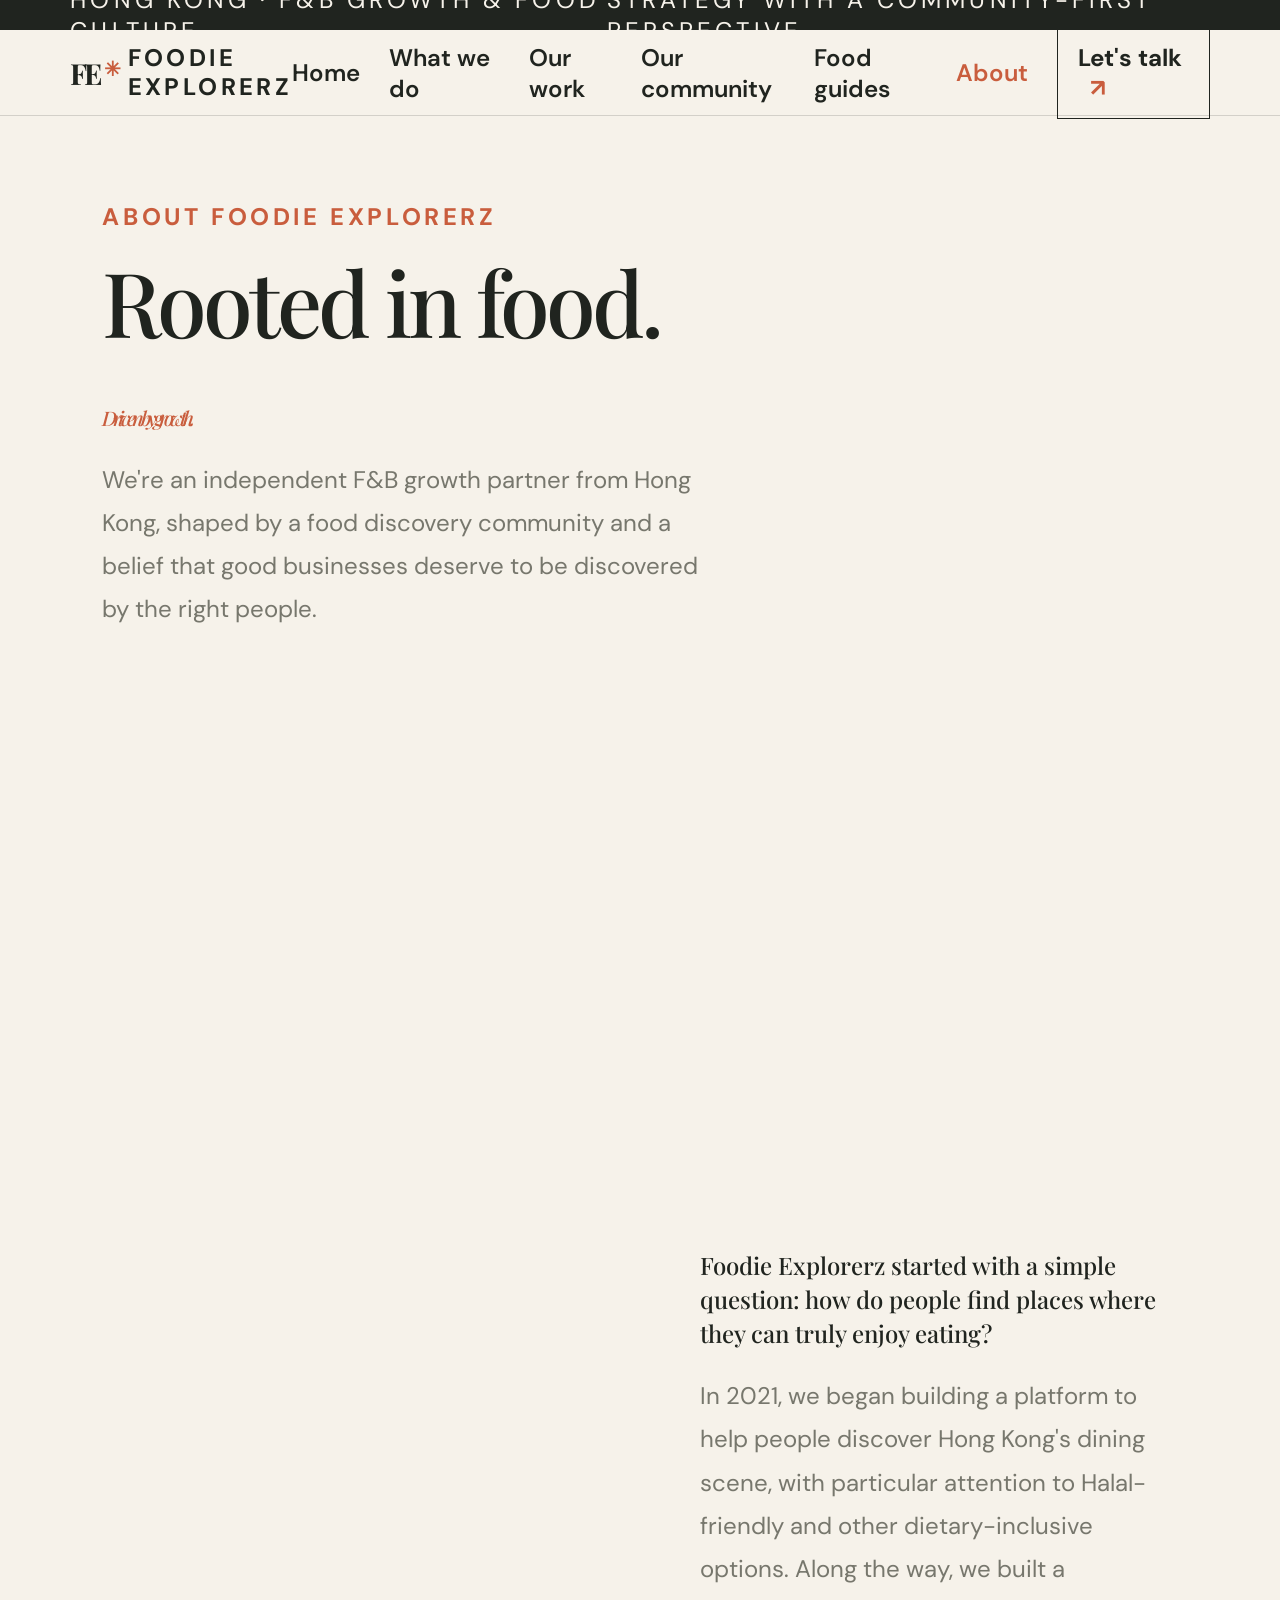
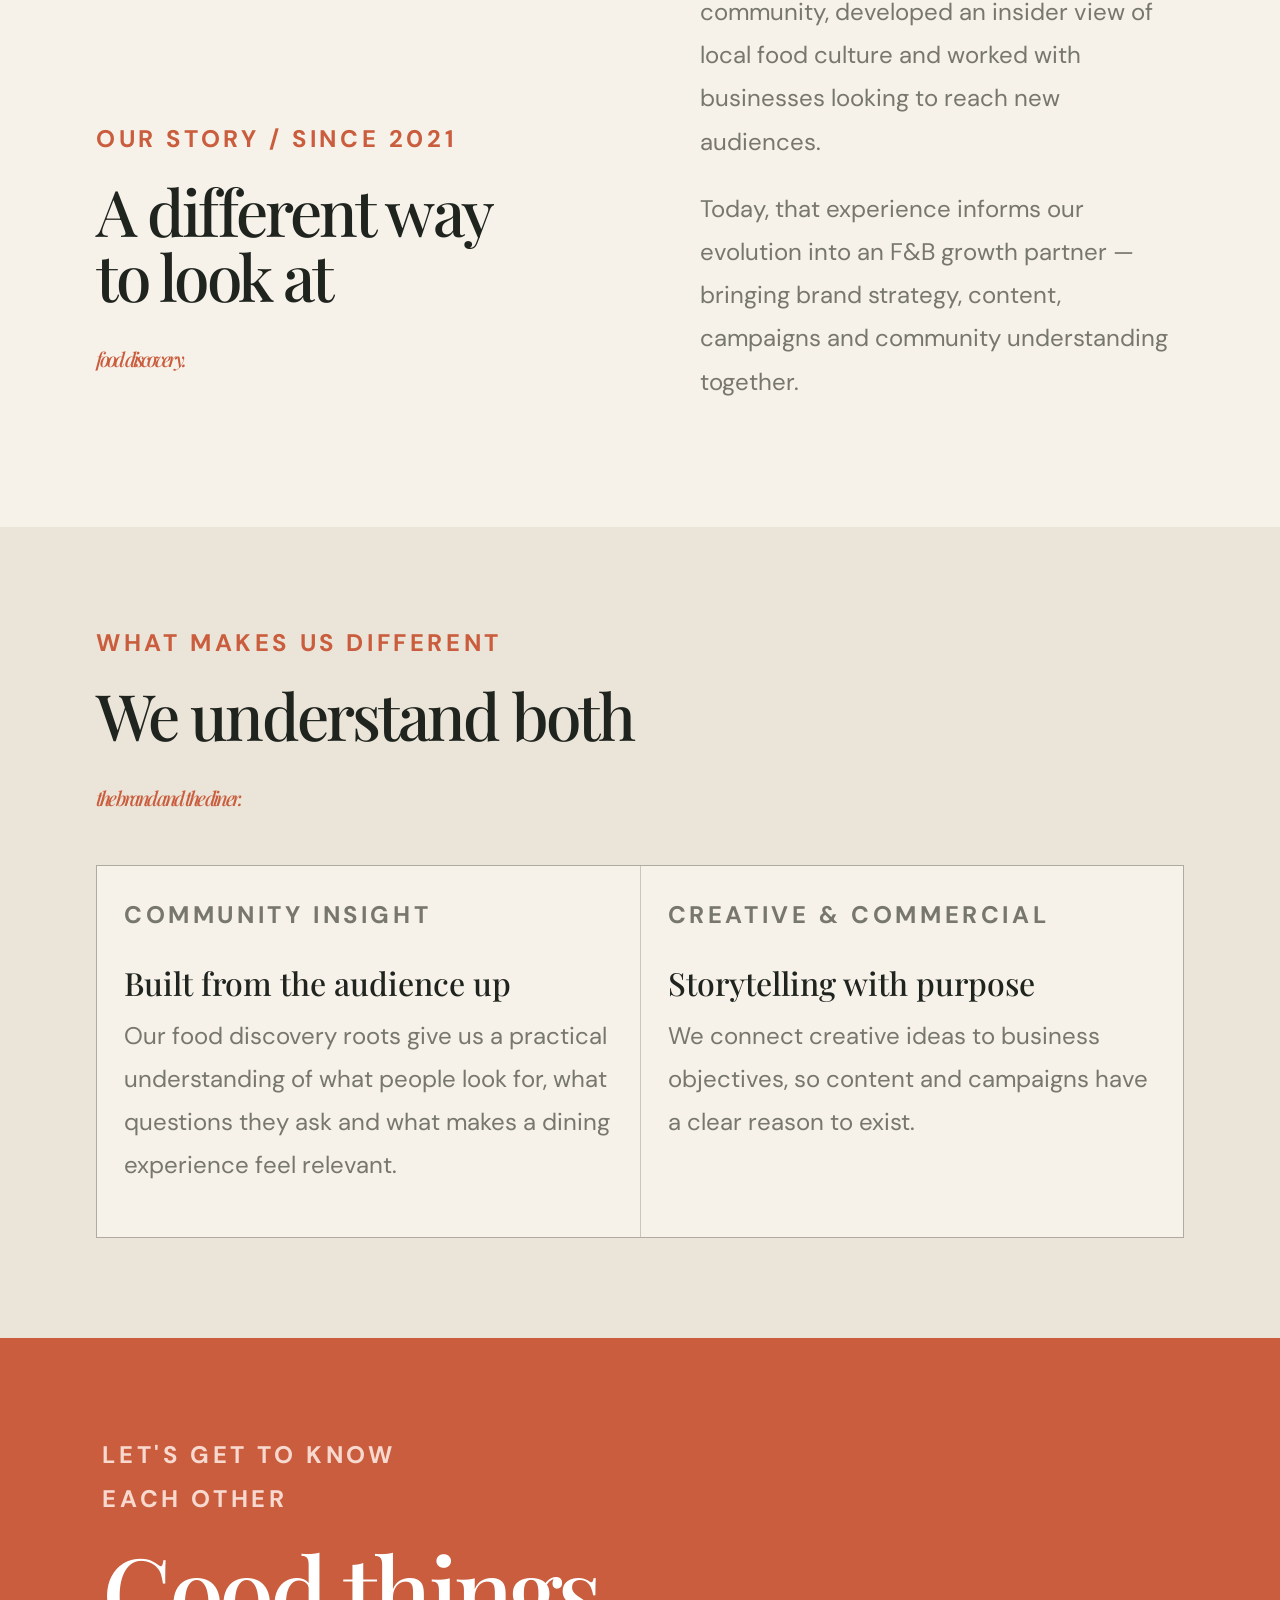
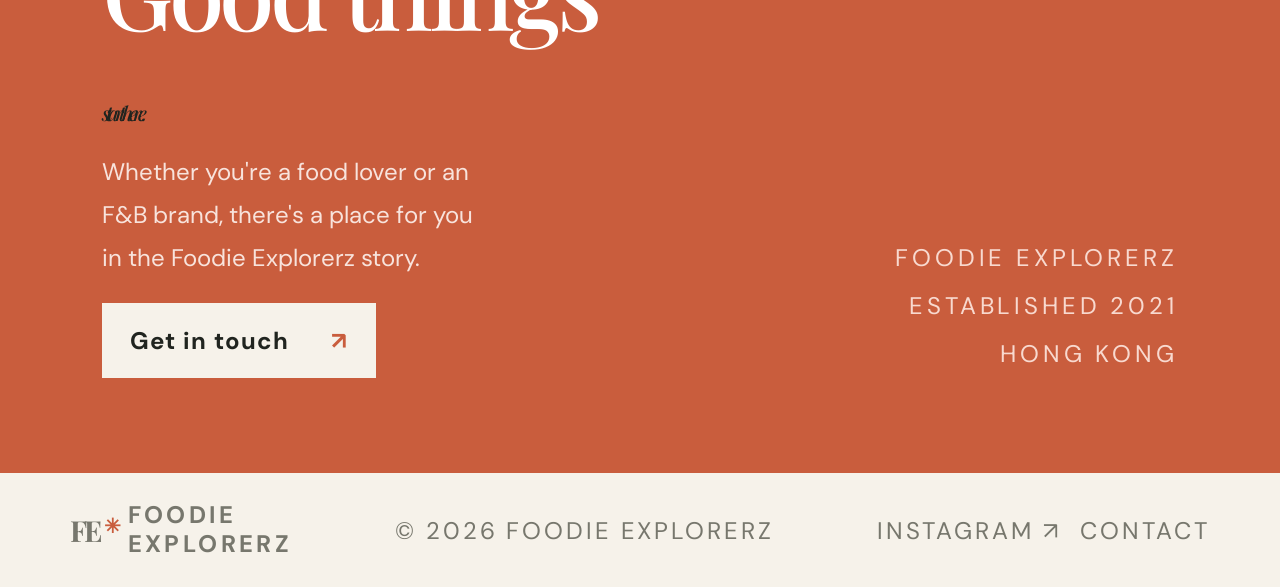
==== about.html @ 40a45fc3 "Increase minimum text size to 24px" ====
<!doctype html><html lang="en"><head><meta charset="utf-8"><meta name="viewport" content="width=device-width,initial-scale=1"><title>About Us | Foodie Explorerz</title><link rel="stylesheet" href="styles.css?v=20261118-min20"><style id="readability-override">
/* Stronger readability setting: ordinary text is now at least 24px. */
body *:not(h1):not(h2):not(h3):not(h1 *):not(h2 *):not(h3 *):not(.brand-symbol):not(.brand-symbol *):not(.roundel):not(.roundel *) {
  font-size: 24px !important;
}
</style></head><body><div class="topline"><span>Hong Kong · F&B growth & food culture</span><span>Strategy with a community-first perspective</span></div><header class="header"><a class="brand" href="index.html"><span class="brand-symbol">FE<b>✳</b></span><span class="brand-word">FOODIE<br>EXPLORERZ</span></a><button class="menu" aria-label="Toggle navigation">☰</button><nav class="nav"><a href="index.html">Home</a><a href="services.html">What we do</a><a href="work.html">Our work</a><a href="community.html">Our community</a><a href="guides.html">Food guides</a><a class="active" href="about.html">About</a><a class="nav-button" href="contact.html">Let's talk <span>↗</span></a></nav></header><main><section class="page-hero"><p class="kicker">ABOUT FOODIE EXPLORERZ</p><h1 class="display">Rooted in food.<br><em>Driven by growth.</em></h1><p class="body-copy">We're an independent F&B growth partner from Hong Kong, shaped by a food discovery community and a belief that good businesses deserve to be discovered by the right people.</p></section><div class="page-banner" style="background-image:url('https://images.unsplash.com/photo-1556911220-bff31c812dba?auto=format&fit=crop&w=1800&q=85')"></div><section class="section"><div class="split"><div><p class="kicker">OUR STORY / SINCE 2021</p><h2 class="h2">A different way<br>to look at<br><em>food discovery.</em></h2></div><div><p class="lead">Foodie Explorerz started with a simple question: how do people find places where they can truly enjoy eating?</p><p class="body-copy">In 2021, we began building a platform to help people discover Hong Kong's dining scene, with particular attention to Halal-friendly and other dietary-inclusive options. Along the way, we built a community, developed an insider view of local food culture and worked with businesses looking to reach new audiences.</p><p class="body-copy">Today, that experience informs our evolution into an F&B growth partner — bringing brand strategy, content, campaigns and community understanding together.</p></div></div></section><section class="section services-preview"><p class="kicker">WHAT MAKES US DIFFERENT</p><h2 class="h2">We understand both<br><em>the brand and the diner.</em></h2><div class="feature-list" style="margin-top:35px"><article class="feature"><p class="kicker">COMMUNITY INSIGHT</p><h3>Built from the audience up</h3><p>Our food discovery roots give us a practical understanding of what people look for, what questions they ask and what makes a dining experience feel relevant.</p></article><article class="feature"><p class="kicker">CREATIVE & COMMERCIAL</p><h3>Storytelling with purpose</h3><p>We connect creative ideas to business objectives, so content and campaigns have a clear reason to exist.</p></article></div></section><section class="cta"><div><p class="kicker">LET'S GET TO KNOW EACH OTHER</p><h2>Good things<br><em>start here.</em></h2><p>Whether you're a food lover or an F&B brand, there's a place for you in the Foodie Explorerz story.</p><a class="btn btn-light" href="contact.html">Get in touch <span class="arrow">↗</span></a></div><div class="cta-aside">FOODIE EXPLORERZ<br>ESTABLISHED 2021<br>HONG KONG</div></section></main><footer class="footer"><a class="brand" href="index.html"><span class="brand-symbol">FE<b>✳</b></span><span class="brand-word">FOODIE<br>EXPLORERZ</span></a><span>© <span data-year></span> FOODIE EXPLORERZ</span><div class="footer-links"><a href="https://www.instagram.com/foodie_explorerz/">INSTAGRAM ↗</a><a href="contact.html">CONTACT</a></div></footer><script src="script.js"></script></body></html>
---- styles.css ----
@import url('https://fonts.googleapis.com/css2?family=DM+Sans:wght@400;500;600;700&family=Playfair+Display:ital,wght@0,500;0,600;0,700;1,500;1,600&display=swap');
:root{--cream:#f6f2ea;--paper:#ebe5d9;--ink:#20241f;--muted:#77776d;--accent:#c95d3d;--line:rgba(32,36,31,.16);--serif:'Playfair Display',Georgia,serif;--sans:'DM Sans',Arial,sans-serif;--max:1280px}
*{box-sizing:border-box}html{scroll-behavior:smooth}body{margin:0;background:var(--cream);color:var(--ink);font-family:var(--sans);-webkit-font-smoothing:antialiased}a{color:inherit;text-decoration:none}img{max-width:100%;display:block}.topline{height:30px;background:var(--ink);color:var(--cream);display:flex;align-items:center;justify-content:space-between;padding:0 5.5%;font-size:8px;letter-spacing:.17em;text-transform:uppercase}.header{height:86px;padding:0 5.5%;display:flex;align-items:center;justify-content:space-between;border-bottom:1px solid var(--line);position:sticky;top:0;background:rgba(246,242,234,.96);backdrop-filter:blur(12px);z-index:20}.brand{display:flex;align-items:center;gap:10px}.brand-symbol{font:700 29px var(--serif);letter-spacing:-.1em}.brand-symbol b{color:var(--accent);font-size:18px;vertical-align:top;margin-left:4px}.brand-word{font-size:9px;font-weight:700;line-height:1.2;letter-spacing:.14em}.nav{display:flex;align-items:center;gap:27px;font-size:10px;font-weight:600}.nav a{transition:color .2s}.nav a:hover,.nav a.active{color:var(--accent)}.nav .nav-button{padding:13px 17px;border:1px solid var(--ink)}.nav-button span,.arrow{color:var(--accent);margin-left:12px}.menu{display:none;border:0;background:none;font-size:24px;color:var(--ink)}.wrap{max-width:var(--max);margin:auto}.eyebrow,.kicker{font-size:9px;letter-spacing:.19em;font-weight:700;text-transform:uppercase}.kicker{color:var(--accent)}h1,h2,h3,p{margin-top:0}h1,h2{font-family:var(--serif);font-weight:500;letter-spacing:-.045em}h1 em,h2 em{color:var(--accent);font-weight:500}.display{font-size:clamp(54px,7vw,94px);line-height:.98}.h2{font-size:clamp(43px,5vw,68px);line-height:1.02}.lead{font:500 22px/1.4 var(--serif)}.body-copy{font-size:13px;line-height:1.9;color:var(--muted)}.btn{display:inline-flex;align-items:center;justify-content:space-between;gap:30px;padding:16px 19px;background:var(--ink);color:var(--cream);font-size:10px;font-weight:700;letter-spacing:.04em;transition:transform .2s}.btn:hover{transform:translateY(-3px)}.btn-light{background:var(--cream);color:var(--ink)}.btn-outline{background:transparent;border:1px solid var(--ink);color:var(--ink)}.text-link{font-size:10px;font-weight:700;border-bottom:1px solid var(--ink);padding-bottom:8px}.text-link .arrow{margin-left:16px}.section{padding:100px 7.5%}.section-head{display:flex;align-items:end;justify-content:space-between;gap:45px;margin-bottom:48px}.section-head>p{max-width:330px;margin:0 0 4px}.hero{padding:72px 7.5% 80px;display:grid;grid-template-columns:1fr 1fr;gap:6%;align-items:center;max-width:1500px;margin:auto}.hero-copy{max-width:590px}.hero h1{margin:28px 0 24px}.hero-copy .body-copy{max-width:440px}.actions{display:flex;align-items:center;gap:25px;margin-top:30px;flex-wrap:wrap}.hero-visual{height:510px;position:relative}.hero-main{position:absolute;inset:0 8% 8% 8%;background:center/cover url('https://images.unsplash.com/photo-1414235077428-338989a2e8c0?auto=format&fit=crop&w=1400&q=85')}.hero-inset{position:absolute;right:0;bottom:0;width:38%;height:40%;border:9px solid var(--cream);background:center/cover url('https://images.unsplash.com/photo-1547592180-85f173990554?auto=format&fit=crop&w=700&q=85')}.roundel{position:absolute;left:0;bottom:12%;width:112px;height:112px;border-radius:50%;background:var(--accent);color:white;display:grid;place-content:center;text-align:center;transform:rotate(-9deg);font:600 17px/1.1 var(--serif)}.roundel small{font:700 7px var(--sans);letter-spacing:.17em;margin-bottom:5px}.roundel span{font:700 7px var(--sans);letter-spacing:.15em;margin-top:5px}.hero-note{position:absolute;right:-20px;top:5%;writing-mode:vertical-rl;font-size:8px;letter-spacing:.17em;color:var(--muted)}.metrics{background:var(--paper);padding:32px 7.5%;display:grid;grid-template-columns:1.3fr repeat(3,1fr);gap:25px;align-items:center}.metric-intro{font:500 19px/1.25 var(--serif)}.metric strong{font:500 40px var(--serif);letter-spacing:-.05em;display:block}.metric strong span{color:var(--accent)}.metric small{font-size:8px;letter-spacing:.14em;color:var(--muted)}.split{display:grid;grid-template-columns:1fr 1fr;gap:11%;align-items:end}.image-wide{height:390px;background:center/cover url('https://images.unsplash.com/photo-1556911220-bff31c812dba?auto=format&fit=crop&w=1500&q=85');margin-top:60px}.services-preview{background:var(--paper)}.service-list{border-top:1px solid var(--line)}.service{display:grid;grid-template-columns:60px 1fr 30px;gap:18px;align-items:center;padding:25px 0;border-bottom:1px solid var(--line)}.service .num{font-size:9px;color:var(--accent)}.service h3{font:500 24px var(--serif);margin:0 0 6px}.service p{font-size:11px;color:var(--muted);margin:0;line-height:1.7}.service .arrow{font-size:20px}.dark-feature{background:var(--ink);color:var(--cream);display:grid;grid-template-columns:1fr 1fr;min-height:540px}.dark-image{background:center/cover url('https://images.unsplash.com/photo-1517248135467-4c7edcad34c4?auto=format&fit=crop&w=1300&q=85')}.dark-copy{padding:85px 12%;align-self:center}.dark-copy .kicker{color:#e8a18b}.dark-copy .h2 em{color:#e8a18b}.big-number{font:500 72px var(--serif);margin:26px 0 8px}.big-number span{color:#e8a18b}.cards{display:grid;grid-template-columns:repeat(3,1fr);gap:22px}.card-image{height:255px;background-size:cover;background-position:center}.card{background:#f9f6f0}.card-content{padding:23px}.card .kicker{font-size:8px}.card h3{font:500 25px/1.15 var(--serif);margin:12px 0}.card p{font-size:11px;line-height:1.8;color:var(--muted)}.card a{font-size:10px;font-weight:700}.press{background:var(--paper);text-align:center}.press-logos{display:flex;justify-content:center;gap:clamp(25px,6vw,80px);align-items:center;padding:28px 0;border-block:1px solid var(--line);font:700 23px var(--serif);flex-wrap:wrap}.press-logos span:nth-child(even){font:700 15px var(--sans);letter-spacing:.06em}.quote-grid{display:grid;grid-template-columns:repeat(3,1fr);gap:16px}.quote{padding:28px;background:var(--paper);min-height:220px;display:flex;flex-direction:column}.quote mark{background:none;color:var(--accent);font:50px var(--serif)}.quote p{font:500 16px/1.5 var(--serif);margin:12px 0 22px}.quote cite{font-style:normal;font-size:8px;font-weight:700;letter-spacing:.15em;color:var(--muted);margin-top:auto}.cta{background:var(--accent);color:white;padding:95px 8%;display:flex;justify-content:space-between;align-items:end;gap:40px}.cta .kicker{color:#f8d9cf}.cta h2{font-size:clamp(60px,8vw,100px);line-height:.9;margin:25px 0}.cta h2 em{color:var(--ink)}.cta p{font-size:12px;line-height:1.8;max-width:380px;color:#f8e3dc}.cta-aside{text-align:right;font-size:8px;line-height:2;letter-spacing:.16em;color:#f8d9cf}.footer{padding:28px 5.5%;display:flex;align-items:center;justify-content:space-between;gap:20px;font-size:8px;letter-spacing:.12em;color:var(--muted)}.footer-links{display:flex;gap:20px}.page-hero{padding:85px 8% 65px;max-width:1500px;margin:auto}.page-hero h1{max-width:900px;margin:25px 0}.page-hero .body-copy{max-width:600px}.page-banner{height:430px;background:center/cover}.two-col{display:grid;grid-template-columns:1fr 1fr;gap:8%;align-items:center}.feature-list{display:grid;grid-template-columns:1fr 1fr;gap:1px;background:var(--line);border:1px solid var(--line)}.feature{background:var(--cream);padding:27px}.feature h3{font:500 23px var(--serif);margin:10px 0}.feature p{font-size:11px;line-height:1.8;color:var(--muted)}.tag{display:inline-block;padding:8px 11px;border:1px solid var(--line);font-size:9px;margin:4px 5px 4px 0}.work-placeholder{background:var(--paper);padding:36px;min-height:180px;display:flex;flex-direction:column;justify-content:center}.work-placeholder strong{font:500 27px var(--serif)}.work-placeholder small{font-size:8px;letter-spacing:.16em;color:var(--accent)}.form{max-width:650px}.form label{display:block;font-size:10px;font-weight:700;margin:18px 0 7px}.form input,.form textarea,.form select{width:100%;padding:14px;border:1px solid var(--line);background:#fffdf9;font:12px var(--sans);color:var(--ink)}.form textarea{min-height:130px;resize:vertical}.form-note{font-size:10px;color:var(--muted);line-height:1.7}.guide-grid{display:grid;grid-template-columns:repeat(3,1fr);gap:20px}.guide-tile{min-height:270px;display:flex;align-items:end;padding:24px;color:white;background-size:cover;background-position:center;position:relative}.guide-tile:before{content:'';position:absolute;inset:0;background:linear-gradient(transparent,rgba(0,0,0,.65))}.guide-tile div{position:relative}.guide-tile h3{font:500 27px var(--serif);margin:7px 0}.guide-tile span{font-size:8px;letter-spacing:.16em}.notice{padding:18px 20px;background:var(--paper);font-size:11px;line-height:1.8;color:var(--muted)}@media(max-width:900px){.nav{gap:15px}.nav a{font-size:9px}.hero{gap:3%;padding-inline:6%}.metrics{grid-template-columns:repeat(3,1fr)}.metric-intro{grid-column:1/-1}.section{padding:80px 6%}.dark-copy{padding:60px 8%}}@media(max-width:650px){.topline{padding:0 5%;font-size:7px}.topline span:last-child{display:none}.header{height:70px;padding:0 5%}.menu{display:block}.nav{display:none;position:absolute;top:69px;left:0;right:0;background:var(--cream);padding:24px 6%;border-bottom:1px solid var(--line);flex-direction:column;align-items:flex-start;gap:20px}.nav.open{display:flex}.hero{display:block;padding:48px 6% 58px}.hero h1{font-size:59px}.hero-visual{height:350px;margin-top:35px}.roundel{width:88px;height:88px;font-size:14px}.hero-note{right:-10px}.metrics{padding:27px 6%;grid-template-columns:1fr 1fr;row-gap:22px}.metric-intro{grid-column:1/-1}.metric strong{font-size:33px}.section{padding:70px 6%}.split,.two-col{grid-template-columns:1fr;gap:28px}.image-wide{height:250px;margin-top:35px}.section-head{display:block;margin-bottom:35px}.section-head>p{margin-top:20px}.service{grid-template-columns:28px 1fr 18px;gap:10px}.service h3{font-size:20px}.dark-feature{grid-template-columns:1fr}.dark-image{min-height:270px}.dark-copy{padding:50px 7%}.big-number{font-size:62px}.cards,.quote-grid,.guide-grid{grid-template-columns:1fr}.card-image{height:230px}.press-logos{gap:20px;font-size:20px}.press-logos span:nth-child(even){font-size:13px}.cta{display:block;padding:70px 7%}.cta h2{font-size:76px}.cta-aside{text-align:left;margin-top:45px}.footer{padding:25px 6%;flex-wrap:wrap}.footer>span{order:3;width:100%}.footer-links{flex-wrap:wrap}.page-hero{padding:65px 6% 45px}.page-hero h1{font-size:56px}.page-banner{height:270px}.feature-list{grid-template-columns:1fr}.guide-tile{min-height:240px}}


/* Typography refinement: improve readability across navigation, headings and controls */
.topline{font-size:10px}
.brand-word{font-size:11px}
.nav{font-size:12px;gap:29px}
.nav a{font-size:12px}
.eyebrow,.kicker{font-size:11px}
.body-copy{font-size:15px;line-height:1.85}
.btn{font-size:12px;padding:17px 21px}
.text-link{font-size:12px}
.metric small{font-size:10px}
.service .num{font-size:11px}
.service h3{font-size:27px}
.service p{font-size:13px}
.card .kicker{font-size:10px}
.card h3{font-size:28px}
.card p{font-size:13px}
.card a{font-size:12px}
.quote cite{font-size:10px}
.footer{font-size:10px}
.page-hero .body-copy{font-size:15px}
.feature h3{font-size:26px}
.feature p{font-size:13px}
.tag{font-size:11px}
.work-placeholder small{font-size:10px}
.form label{font-size:12px}
.form input,.form textarea,.form select{font-size:14px}
.form-note,.notice{font-size:13px}
.guide-tile span{font-size:10px}
@media(max-width:900px){.nav a{font-size:12px}}
@media(max-width:650px){
  .topline{font-size:8px}
  .brand-word{font-size:10px}
  .nav a{font-size:14px}
  .hero h1{font-size:clamp(56px,12vw,68px)}
  .page-hero h1{font-size:clamp(52px,11vw,64px)}
  .body-copy,.page-hero .body-copy{font-size:14px}
  .eyebrow,.kicker{font-size:10px}
  .btn{font-size:12px}
  .service h3{font-size:22px}
  .service p{font-size:12px}
  .card h3{font-size:26px}
  .card p{font-size:13px}
  .footer{font-size:9px}
}

/* Second readability pass: make all supporting text and controls clearly legible */
body{font-size:16px}
.topline{font-size:11px}
.brand-word{font-size:12px}
.nav,.nav a{font-size:14px}
.eyebrow,.kicker{font-size:13px;letter-spacing:.15em}
.body-copy,.page-hero .body-copy{font-size:17px;line-height:1.8}
.lead{font-size:25px}
.btn{font-size:14px;padding:19px 23px}
.text-link{font-size:14px}
.metric-intro{font-size:22px}
.metric small{font-size:12px}
.service .num{font-size:13px}
.service h3{font-size:30px}
.service p{font-size:15px;line-height:1.75}
.card .kicker{font-size:12px}
.card h3{font-size:31px}
.card p{font-size:15px;line-height:1.75}
.card a{font-size:14px}
.quote p{font-size:19px}
.quote cite{font-size:12px}
.footer{font-size:12px}
.feature h3{font-size:29px}
.feature p{font-size:15px}
.tag{font-size:13px}
.work-placeholder small{font-size:12px}
.work-placeholder strong{font-size:30px}
.form label{font-size:14px}
.form input,.form textarea,.form select{font-size:16px;padding:16px}
.form-note,.notice{font-size:15px}
.guide-tile span{font-size:12px}
.guide-tile h3{font-size:30px}
.cta p{font-size:15px}
.cta-aside{font-size:11px}
@media(max-width:900px){
  .nav a{font-size:13px}
  .body-copy,.page-hero .body-copy{font-size:16px}
}
@media(max-width:650px){
  .topline{font-size:9px}
  .brand-word{font-size:11px}
  .nav a{font-size:16px}
  .hero h1{font-size:clamp(58px,13vw,72px)}
  .page-hero h1{font-size:clamp(54px,12vw,68px)}
  .body-copy,.page-hero .body-copy{font-size:16px;line-height:1.75}
  .eyebrow,.kicker{font-size:11px}
  .lead{font-size:22px}
  .btn{font-size:14px;padding:17px 20px}
  .text-link{font-size:13px}
  .service h3{font-size:24px}
  .service p{font-size:14px}
  .card h3{font-size:29px}
  .card p{font-size:15px}
  .metric small{font-size:11px}
  .quote p{font-size:18px}
  .footer{font-size:10px}
  .feature h3{font-size:26px}
  .feature p{font-size:14px}
  .form label{font-size:13px}
  .form input,.form textarea,.form select{font-size:16px}
  .form-note,.notice{font-size:14px}
  .guide-tile h3{font-size:28px}
  .guide-tile span{font-size:11px}
  .cta p{font-size:14px}
}


/* Button labels: deliberately larger for clear, comfortable reading */
.btn,
button.btn,
a.btn,
input[type="submit"],
.form button,
.nav .nav-button {
  font-size: 18px !important;
  font-weight: 700;
  line-height: 1.25;
}
.btn,
button.btn,
a.btn,
.form button {
  padding: 20px 26px;
}
.nav .nav-button {
  font-size: 14px !important;
  padding: 15px 20px;
}
@media(max-width:650px) {
  .btn,
  button.btn,
  a.btn,
  input[type="submit"],
  .form button {
    font-size: 17px !important;
    padding: 18px 22px;
  }
  .nav .nav-button {
    font-size: 15px !important;
  }
}


/* Global type-size increase across the entire site */
body { font-size: 18px; }
.topline { font-size: 13px; }
.brand-word { font-size: 14px; }
.nav, .nav a { font-size: 16px; }
.eyebrow, .kicker { font-size: 14px; }
.body-copy, .page-hero .body-copy { font-size: 19px; line-height: 1.8; }
.lead { font-size: 28px; }
.btn, button.btn, a.btn, input[type="submit"], .form button { font-size: 20px !important; line-height: 1.3; padding: 22px 28px; }
.nav .nav-button { font-size: 16px !important; }
.text-link { font-size: 16px; }
.metric-intro { font-size: 25px; }
.metric small { font-size: 14px; }
.service .num { font-size: 15px; }
.service h3 { font-size: 33px; }
.service p { font-size: 17px; line-height: 1.75; }
.card .kicker { font-size: 14px; }
.card h3 { font-size: 34px; }
.card p { font-size: 17px; line-height: 1.75; }
.card a { font-size: 16px; }
.quote p { font-size: 21px; }
.quote cite { font-size: 14px; }
.footer { font-size: 14px; }
.feature h3 { font-size: 32px; }
.feature p { font-size: 17px; }
.tag { font-size: 15px; }
.work-placeholder small { font-size: 14px; }
.work-placeholder strong { font-size: 33px; }
.form label { font-size: 16px; }
.form input, .form textarea, .form select { font-size: 18px; }
.form-note, .notice { font-size: 17px; }
.guide-tile span { font-size: 14px; }
.guide-tile h3 { font-size: 33px; }
.cta p { font-size: 18px; }
.cta-aside { font-size: 13px; }
@media(max-width:900px) {
  .nav a { font-size: 15px; }
  .body-copy, .page-hero .body-copy { font-size: 18px; }
}
@media(max-width:650px) {
  .topline { font-size: 10px; }
  .brand-word { font-size: 12px; }
  .nav a { font-size: 17px; }
  .hero h1 { font-size: clamp(60px, 13vw, 74px); }
  .page-hero h1 { font-size: clamp(56px, 12vw, 70px); }
  .body-copy, .page-hero .body-copy { font-size: 17px; line-height: 1.75; }
  .eyebrow, .kicker { font-size: 12px; }
  .lead { font-size: 24px; }
  .btn, button.btn, a.btn, input[type="submit"], .form button { font-size: 19px !important; padding: 20px 24px; }
  .text-link { font-size: 15px; }
  .service h3 { font-size: 26px; }
  .service p { font-size: 16px; }
  .card h3 { font-size: 31px; }
  .card p { font-size: 16px; }
  .metric small { font-size: 12px; }
  .quote p { font-size: 19px; }
  .footer { font-size: 11px; }
  .feature h3 { font-size: 28px; }
  .feature p { font-size: 16px; }
  .form label { font-size: 14px; }
  .form input, .form textarea, .form select { font-size: 17px; }
  .form-note, .notice { font-size: 15px; }
  .guide-tile h3 { font-size: 30px; }
  .guide-tile span { font-size: 12px; }
  .cta p { font-size: 16px; }
}


/* Accessibility rule requested: no supporting text smaller than 20px.
   Display headings retain their larger existing sizes. */
:where(p, a, button, label, small, li, cite, input, textarea, select,
  .topline, .brand-word, .nav, .nav a, .eyebrow, .kicker, .body-copy,
  .text-link, .metric-intro, .metric small, .service .num, .service p,
  .card .kicker, .card p, .card a, .quote p, .quote cite, .footer,
  .feature p, .tag, .work-placeholder small, .form-note, .notice,
  .guide-tile span, .cta p, .cta-aside) {
  font-size: max(20px, 1em) !important;
}
.btn, button.btn, a.btn, input[type="submit"], .form button {
  font-size: 20px !important;
}


/* Hard minimum for all non-heading text. Explicitly override earlier
   component and mobile rules so small labels cannot slip through. */
body *:not(h1):not(h2):not(h3):not(.brand-symbol):not(.roundel) {
  font-size: 20px !important;
}
@media (max-width: 650px) {
  body *:not(h1):not(h2):not(h3):not(.brand-symbol):not(.roundel) {
    font-size: 20px !important;
  }
}
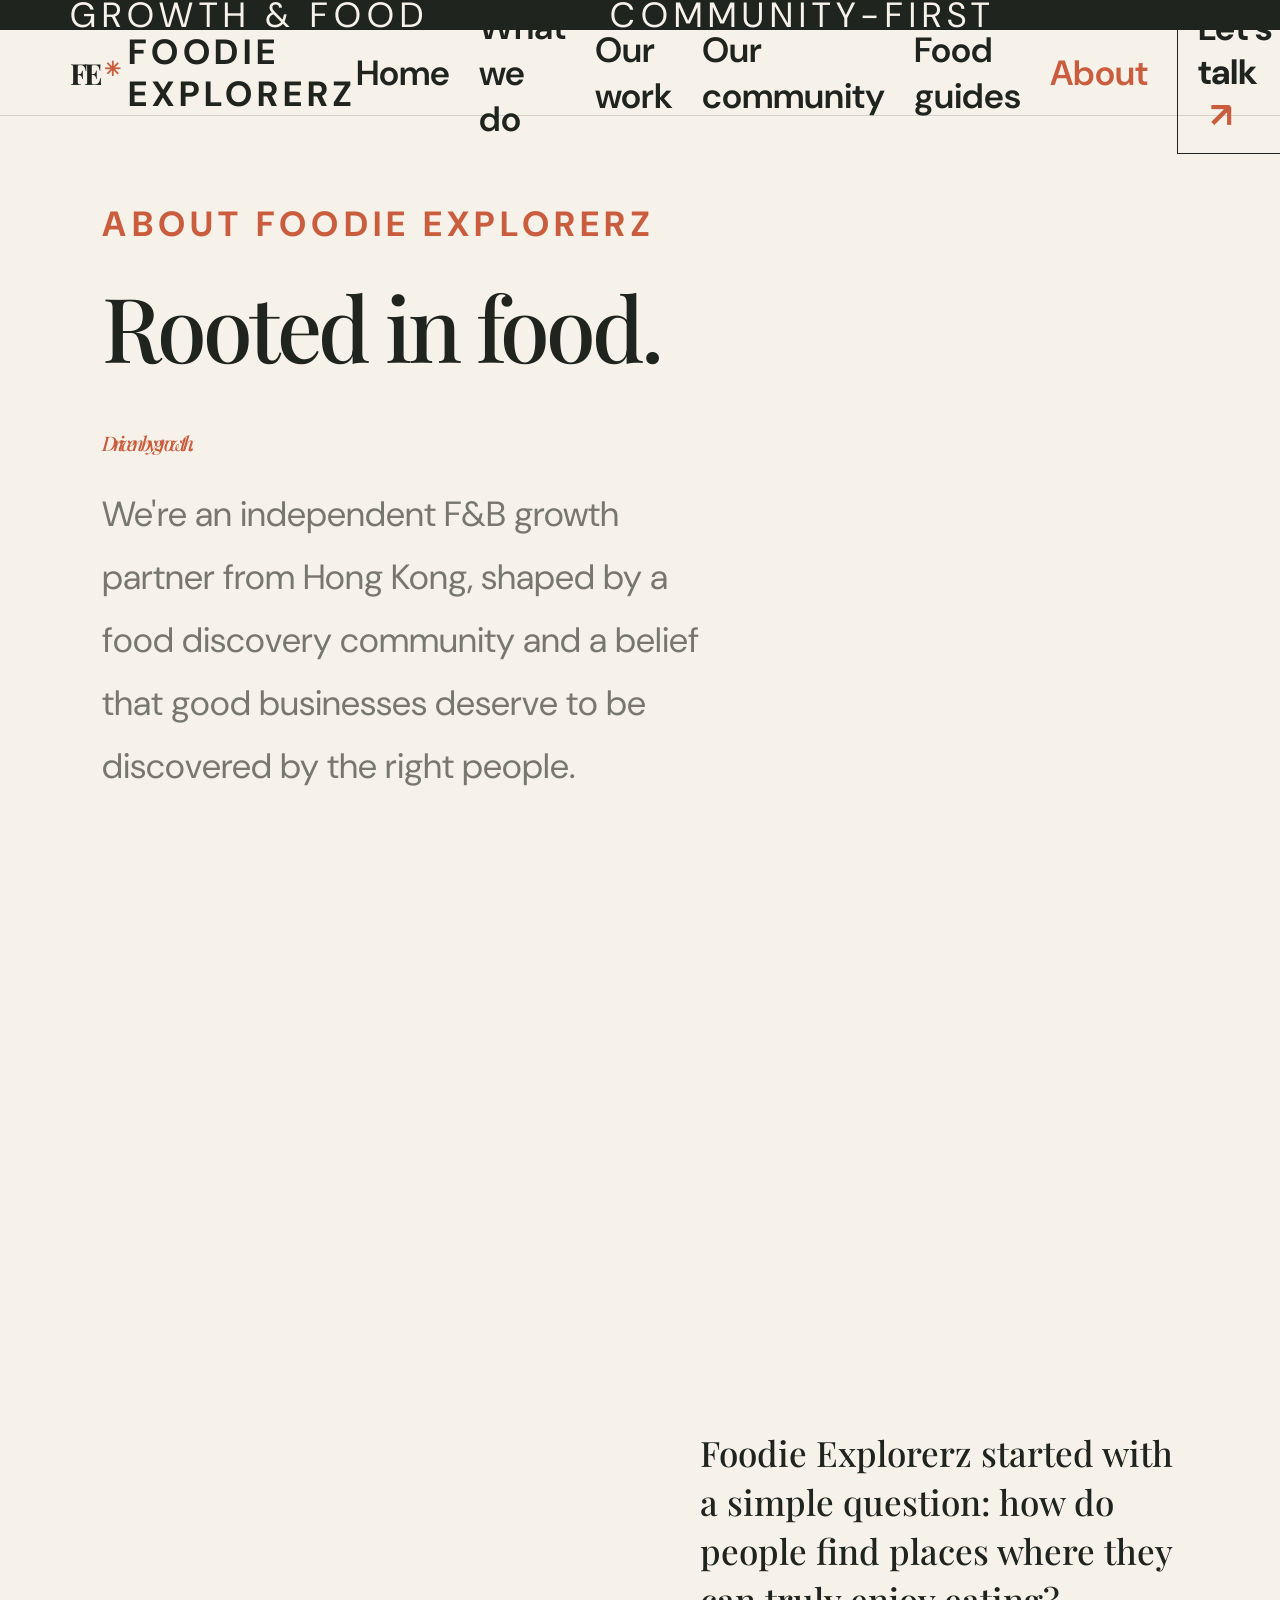
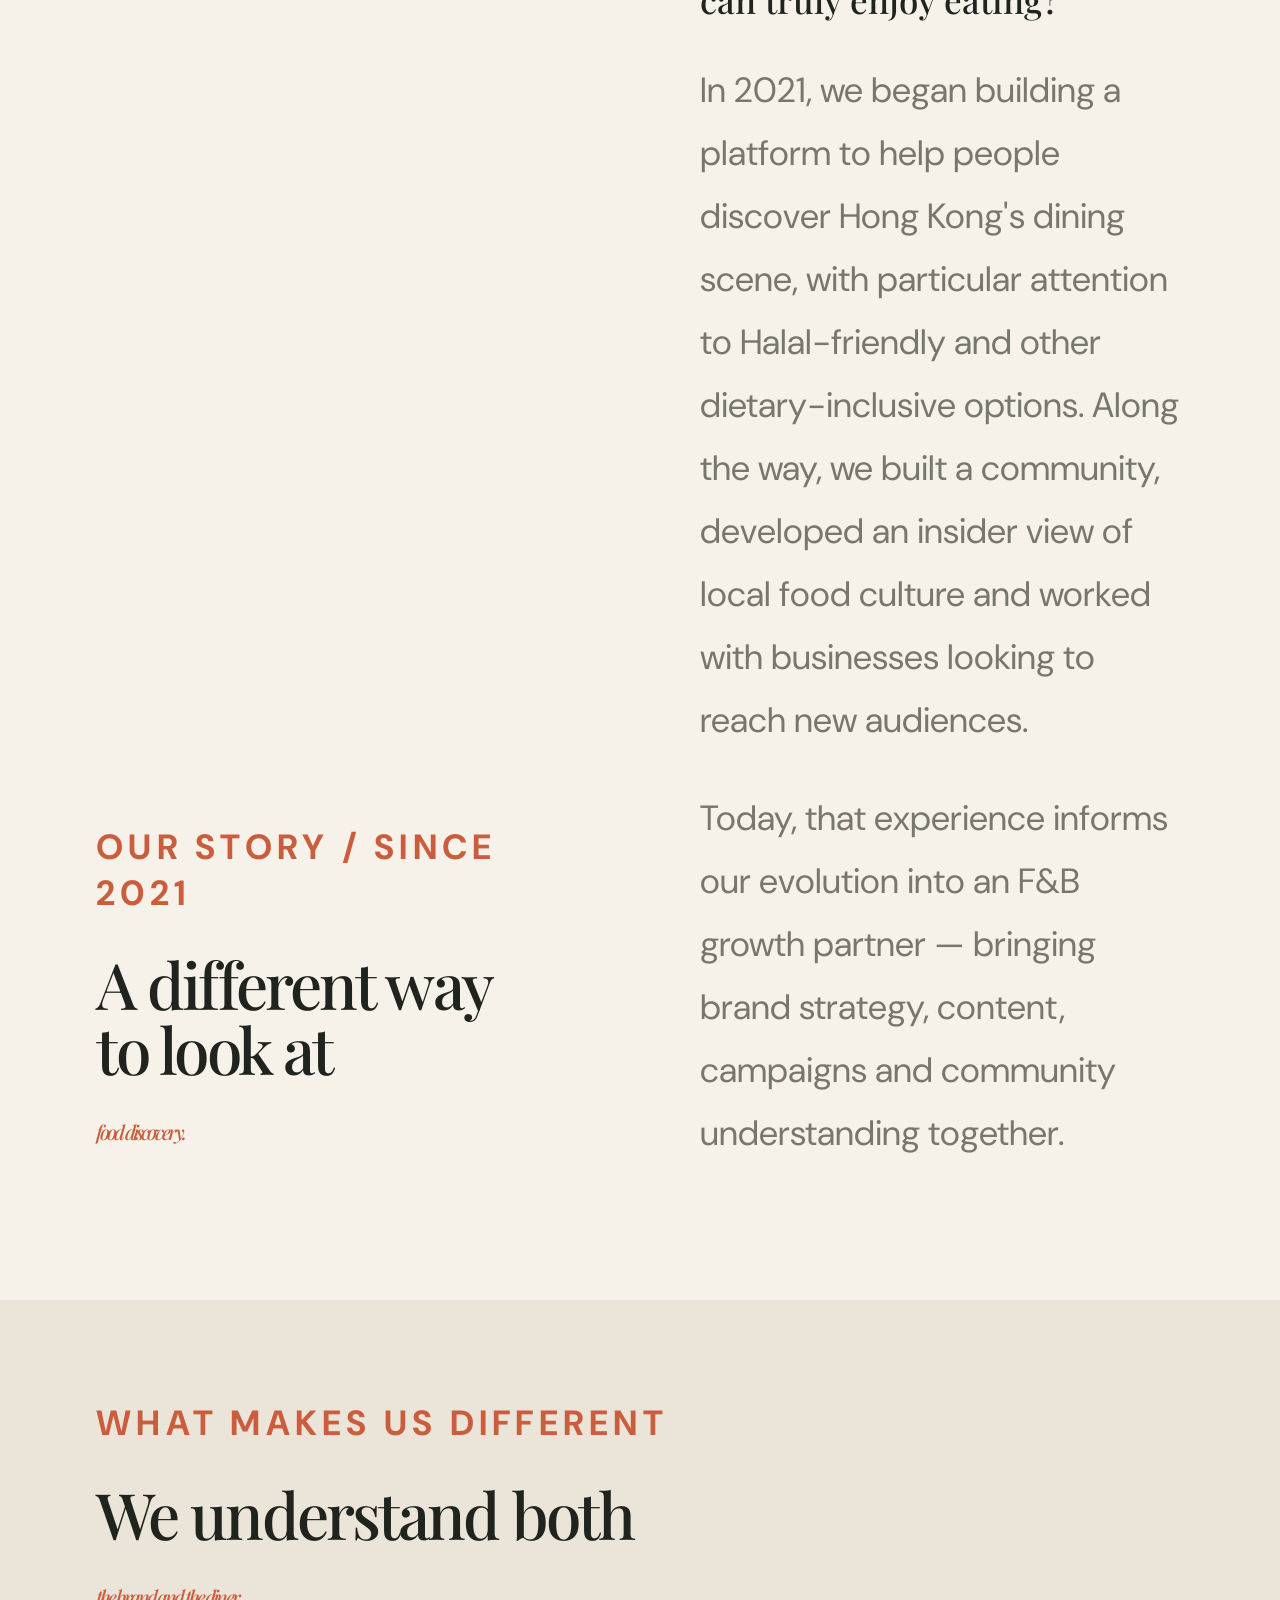
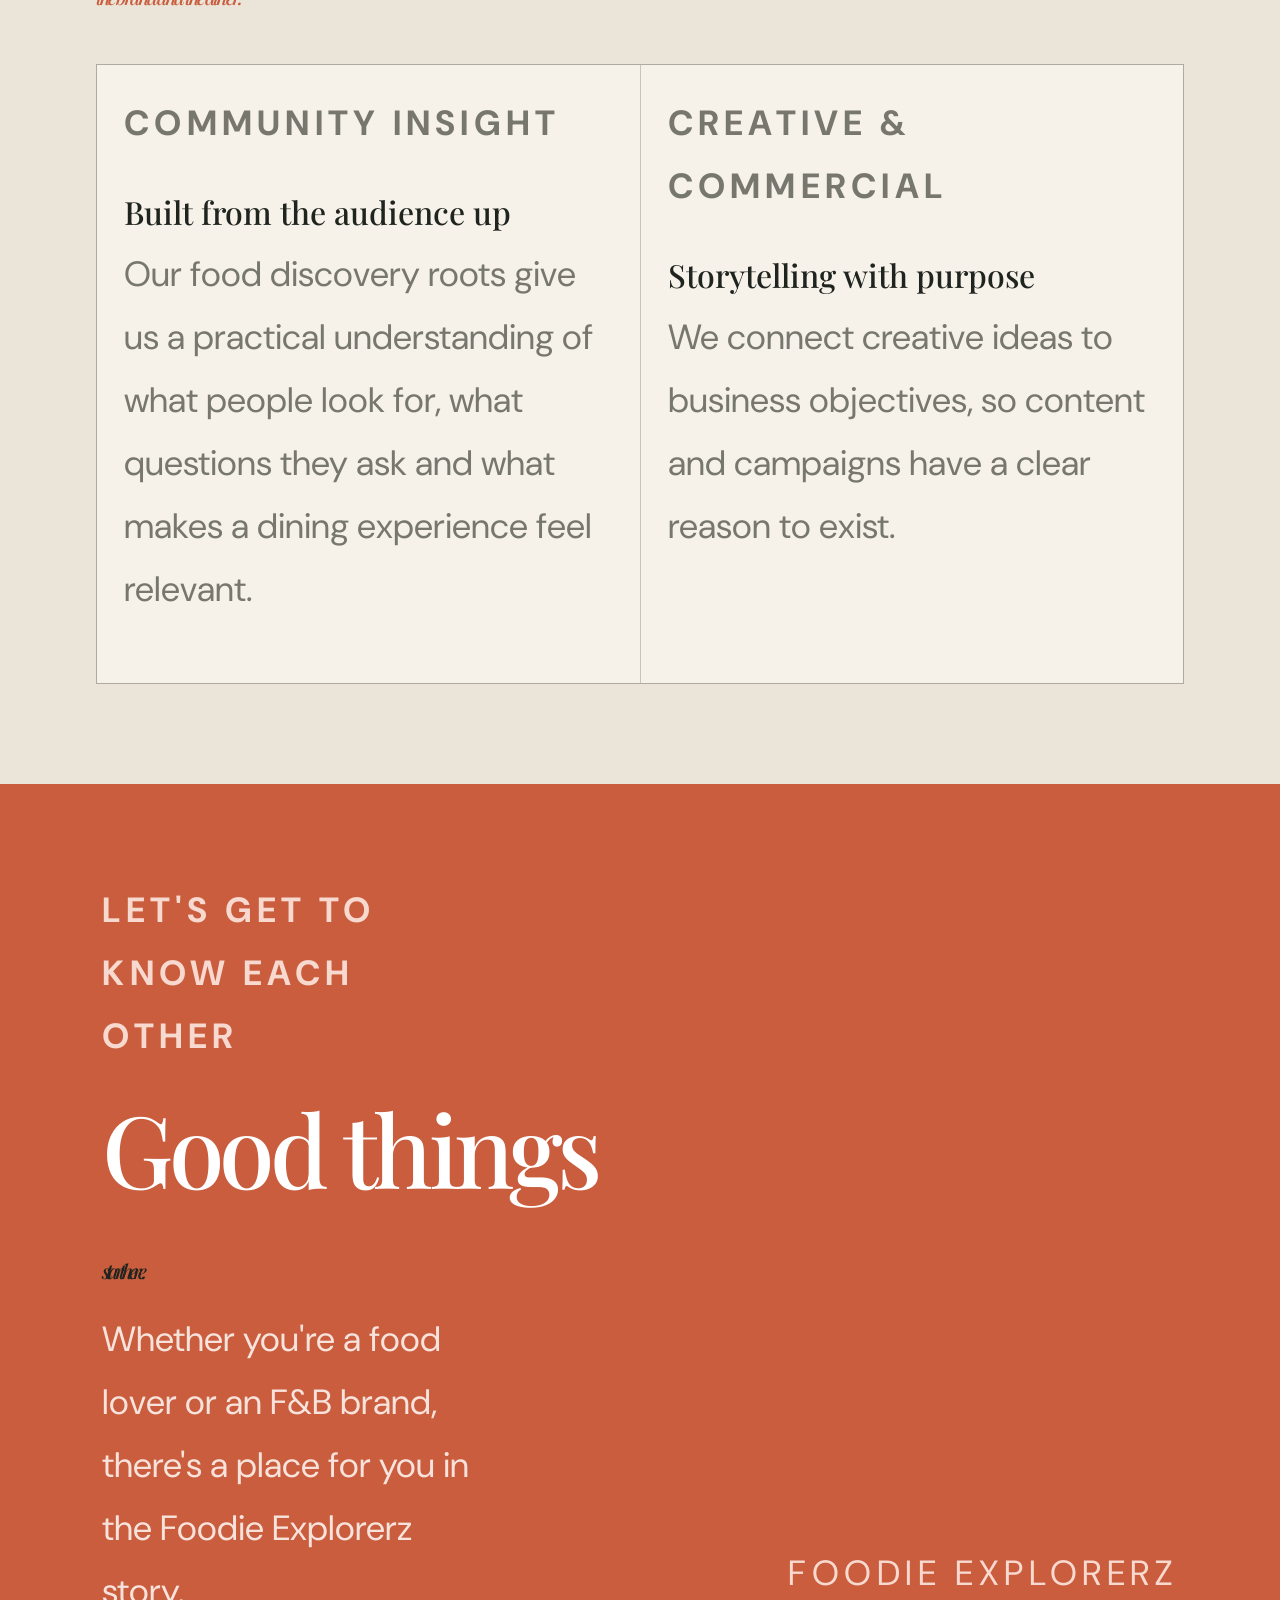
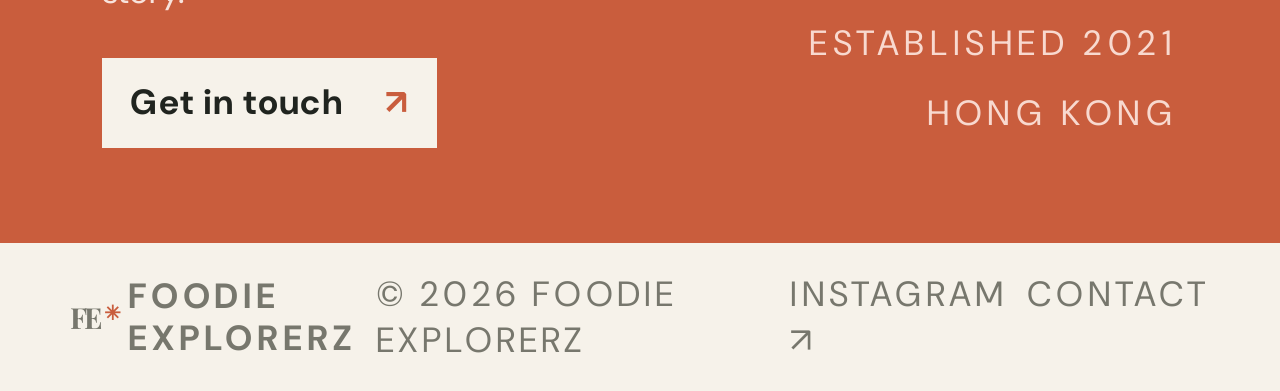
==== commit 0f6fb251: "Increase minimum text size to 35px" ====
--- a/about.html
+++ b/about.html
@@ -1,6 +1,6 @@
 <!doctype html><html lang="en"><head><meta charset="utf-8"><meta name="viewport" content="width=device-width,initial-scale=1"><title>About Us | Foodie Explorerz</title><link rel="stylesheet" href="styles.css?v=20261118-min20"><style id="readability-override">
-/* Stronger readability setting: ordinary text is now at least 24px. */
+/* Strong readability setting: ordinary text is now at least 35px. */
 body *:not(h1):not(h2):not(h3):not(h1 *):not(h2 *):not(h3 *):not(.brand-symbol):not(.brand-symbol *):not(.roundel):not(.roundel *) {
-  font-size: 24px !important;
+  font-size: 35px !important;
 }
 </style></head><body><div class="topline"><span>Hong Kong · F&B growth & food culture</span><span>Strategy with a community-first perspective</span></div><header class="header"><a class="brand" href="index.html"><span class="brand-symbol">FE<b>✳</b></span><span class="brand-word">FOODIE<br>EXPLORERZ</span></a><button class="menu" aria-label="Toggle navigation">☰</button><nav class="nav"><a href="index.html">Home</a><a href="services.html">What we do</a><a href="work.html">Our work</a><a href="community.html">Our community</a><a href="guides.html">Food guides</a><a class="active" href="about.html">About</a><a class="nav-button" href="contact.html">Let's talk <span>↗</span></a></nav></header><main><section class="page-hero"><p class="kicker">ABOUT FOODIE EXPLORERZ</p><h1 class="display">Rooted in food.<br><em>Driven by growth.</em></h1><p class="body-copy">We're an independent F&B growth partner from Hong Kong, shaped by a food discovery community and a belief that good businesses deserve to be discovered by the right people.</p></section><div class="page-banner" style="background-image:url('https://images.unsplash.com/photo-1556911220-bff31c812dba?auto=format&fit=crop&w=1800&q=85')"></div><section class="section"><div class="split"><div><p class="kicker">OUR STORY / SINCE 2021</p><h2 class="h2">A different way<br>to look at<br><em>food discovery.</em></h2></div><div><p class="lead">Foodie Explorerz started with a simple question: how do people find places where they can truly enjoy eating?</p><p class="body-copy">In 2021, we began building a platform to help people discover Hong Kong's dining scene, with particular attention to Halal-friendly and other dietary-inclusive options. Along the way, we built a community, developed an insider view of local food culture and worked with businesses looking to reach new audiences.</p><p class="body-copy">Today, that experience informs our evolution into an F&B growth partner — bringing brand strategy, content, campaigns and community understanding together.</p></div></div></section><section class="section services-preview"><p class="kicker">WHAT MAKES US DIFFERENT</p><h2 class="h2">We understand both<br><em>the brand and the diner.</em></h2><div class="feature-list" style="margin-top:35px"><article class="feature"><p class="kicker">COMMUNITY INSIGHT</p><h3>Built from the audience up</h3><p>Our food discovery roots give us a practical understanding of what people look for, what questions they ask and what makes a dining experience feel relevant.</p></article><article class="feature"><p class="kicker">CREATIVE & COMMERCIAL</p><h3>Storytelling with purpose</h3><p>We connect creative ideas to business objectives, so content and campaigns have a clear reason to exist.</p></article></div></section><section class="cta"><div><p class="kicker">LET'S GET TO KNOW EACH OTHER</p><h2>Good things<br><em>start here.</em></h2><p>Whether you're a food lover or an F&B brand, there's a place for you in the Foodie Explorerz story.</p><a class="btn btn-light" href="contact.html">Get in touch <span class="arrow">↗</span></a></div><div class="cta-aside">FOODIE EXPLORERZ<br>ESTABLISHED 2021<br>HONG KONG</div></section></main><footer class="footer"><a class="brand" href="index.html"><span class="brand-symbol">FE<b>✳</b></span><span class="brand-word">FOODIE<br>EXPLORERZ</span></a><span>© <span data-year></span> FOODIE EXPLORERZ</span><div class="footer-links"><a href="https://www.instagram.com/foodie_explorerz/">INSTAGRAM ↗</a><a href="contact.html">CONTACT</a></div></footer><script src="script.js"></script></body></html>
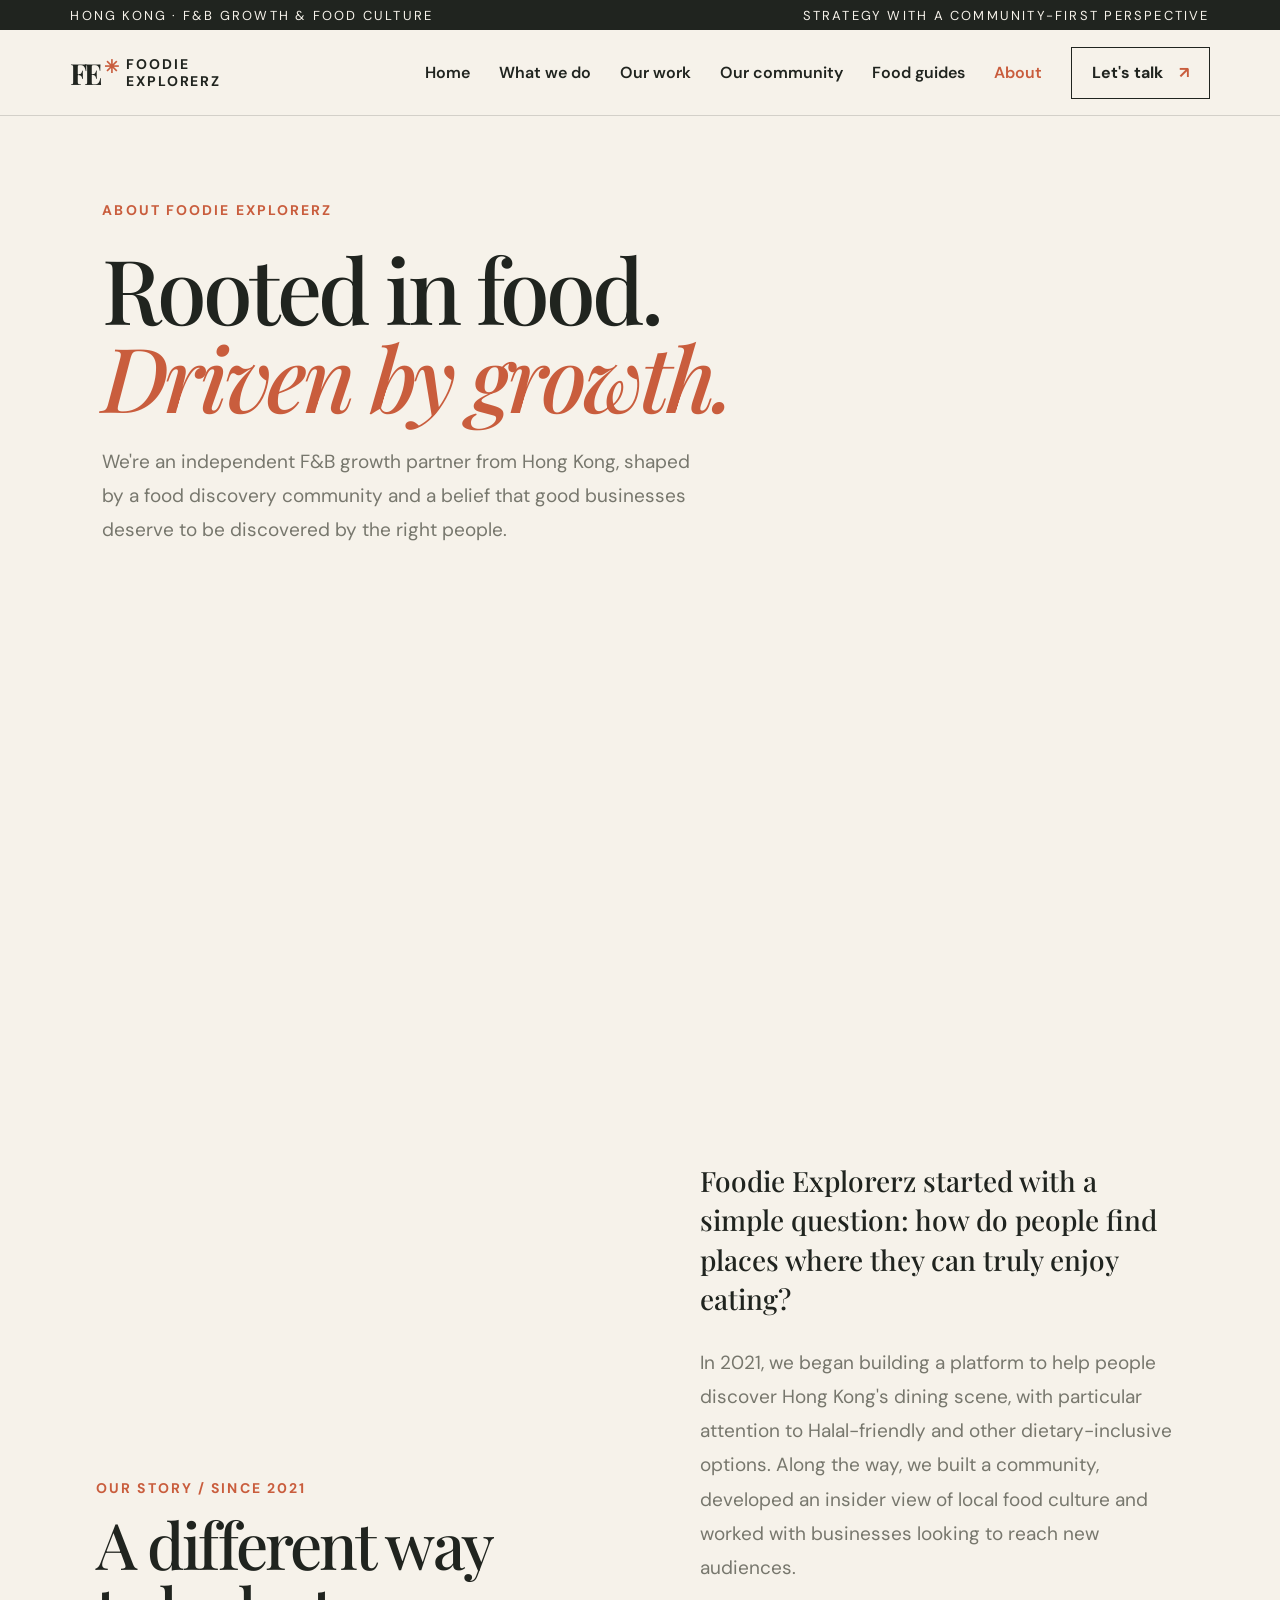
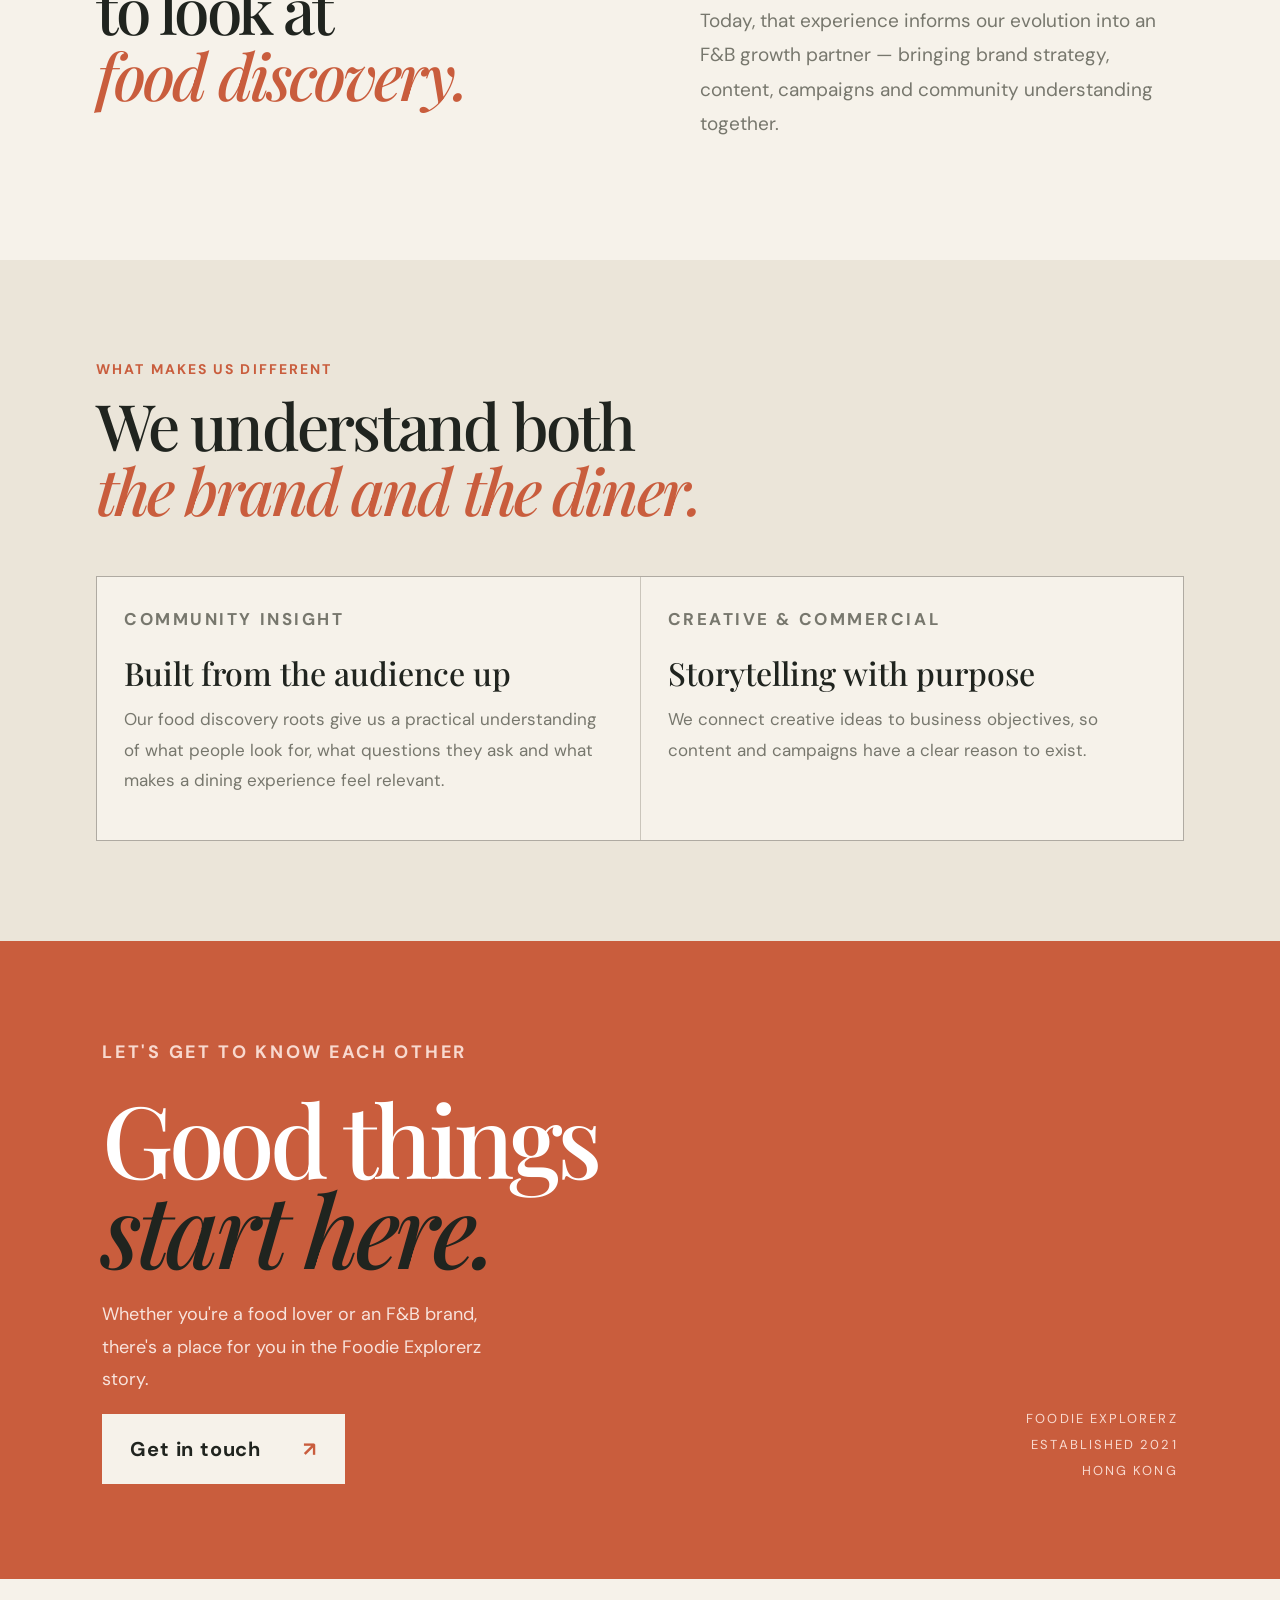
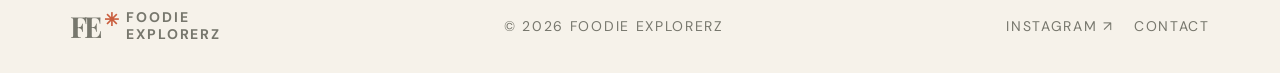
==== commit d038ed2a: "Remove forced oversized text styling" ====
--- a/about.html
+++ b/about.html
@@ -1,6 +1 @@
-<!doctype html><html lang="en"><head><meta charset="utf-8"><meta name="viewport" content="width=device-width,initial-scale=1"><title>About Us | Foodie Explorerz</title><link rel="stylesheet" href="styles.css?v=20261118-min20"><style id="readability-override">
-/* Strong readability setting: ordinary text is now at least 35px. */
-body *:not(h1):not(h2):not(h3):not(h1 *):not(h2 *):not(h3 *):not(.brand-symbol):not(.brand-symbol *):not(.roundel):not(.roundel *) {
-  font-size: 35px !important;
-}
-</style></head><body><div class="topline"><span>Hong Kong · F&B growth & food culture</span><span>Strategy with a community-first perspective</span></div><header class="header"><a class="brand" href="index.html"><span class="brand-symbol">FE<b>✳</b></span><span class="brand-word">FOODIE<br>EXPLORERZ</span></a><button class="menu" aria-label="Toggle navigation">☰</button><nav class="nav"><a href="index.html">Home</a><a href="services.html">What we do</a><a href="work.html">Our work</a><a href="community.html">Our community</a><a href="guides.html">Food guides</a><a class="active" href="about.html">About</a><a class="nav-button" href="contact.html">Let's talk <span>↗</span></a></nav></header><main><section class="page-hero"><p class="kicker">ABOUT FOODIE EXPLORERZ</p><h1 class="display">Rooted in food.<br><em>Driven by growth.</em></h1><p class="body-copy">We're an independent F&B growth partner from Hong Kong, shaped by a food discovery community and a belief that good businesses deserve to be discovered by the right people.</p></section><div class="page-banner" style="background-image:url('https://images.unsplash.com/photo-1556911220-bff31c812dba?auto=format&fit=crop&w=1800&q=85')"></div><section class="section"><div class="split"><div><p class="kicker">OUR STORY / SINCE 2021</p><h2 class="h2">A different way<br>to look at<br><em>food discovery.</em></h2></div><div><p class="lead">Foodie Explorerz started with a simple question: how do people find places where they can truly enjoy eating?</p><p class="body-copy">In 2021, we began building a platform to help people discover Hong Kong's dining scene, with particular attention to Halal-friendly and other dietary-inclusive options. Along the way, we built a community, developed an insider view of local food culture and worked with businesses looking to reach new audiences.</p><p class="body-copy">Today, that experience informs our evolution into an F&B growth partner — bringing brand strategy, content, campaigns and community understanding together.</p></div></div></section><section class="section services-preview"><p class="kicker">WHAT MAKES US DIFFERENT</p><h2 class="h2">We understand both<br><em>the brand and the diner.</em></h2><div class="feature-list" style="margin-top:35px"><article class="feature"><p class="kicker">COMMUNITY INSIGHT</p><h3>Built from the audience up</h3><p>Our food discovery roots give us a practical understanding of what people look for, what questions they ask and what makes a dining experience feel relevant.</p></article><article class="feature"><p class="kicker">CREATIVE & COMMERCIAL</p><h3>Storytelling with purpose</h3><p>We connect creative ideas to business objectives, so content and campaigns have a clear reason to exist.</p></article></div></section><section class="cta"><div><p class="kicker">LET'S GET TO KNOW EACH OTHER</p><h2>Good things<br><em>start here.</em></h2><p>Whether you're a food lover or an F&B brand, there's a place for you in the Foodie Explorerz story.</p><a class="btn btn-light" href="contact.html">Get in touch <span class="arrow">↗</span></a></div><div class="cta-aside">FOODIE EXPLORERZ<br>ESTABLISHED 2021<br>HONG KONG</div></section></main><footer class="footer"><a class="brand" href="index.html"><span class="brand-symbol">FE<b>✳</b></span><span class="brand-word">FOODIE<br>EXPLORERZ</span></a><span>© <span data-year></span> FOODIE EXPLORERZ</span><div class="footer-links"><a href="https://www.instagram.com/foodie_explorerz/">INSTAGRAM ↗</a><a href="contact.html">CONTACT</a></div></footer><script src="script.js"></script></body></html>+<!doctype html><html lang="en"><head><meta charset="utf-8"><meta name="viewport" content="width=device-width,initial-scale=1"><title>About Us | Foodie Explorerz</title><link rel="stylesheet" href="styles.css?v=20261118-min20"></head><body><div class="topline"><span>Hong Kong · F&B growth & food culture</span><span>Strategy with a community-first perspective</span></div><header class="header"><a class="brand" href="index.html"><span class="brand-symbol">FE<b>✳</b></span><span class="brand-word">FOODIE<br>EXPLORERZ</span></a><button class="menu" aria-label="Toggle navigation">☰</button><nav class="nav"><a href="index.html">Home</a><a href="services.html">What we do</a><a href="work.html">Our work</a><a href="community.html">Our community</a><a href="guides.html">Food guides</a><a class="active" href="about.html">About</a><a class="nav-button" href="contact.html">Let's talk <span>↗</span></a></nav></header><main><section class="page-hero"><p class="kicker">ABOUT FOODIE EXPLORERZ</p><h1 class="display">Rooted in food.<br><em>Driven by growth.</em></h1><p class="body-copy">We're an independent F&B growth partner from Hong Kong, shaped by a food discovery community and a belief that good businesses deserve to be discovered by the right people.</p></section><div class="page-banner" style="background-image:url('https://images.unsplash.com/photo-1556911220-bff31c812dba?auto=format&fit=crop&w=1800&q=85')"></div><section class="section"><div class="split"><div><p class="kicker">OUR STORY / SINCE 2021</p><h2 class="h2">A different way<br>to look at<br><em>food discovery.</em></h2></div><div><p class="lead">Foodie Explorerz started with a simple question: how do people find places where they can truly enjoy eating?</p><p class="body-copy">In 2021, we began building a platform to help people discover Hong Kong's dining scene, with particular attention to Halal-friendly and other dietary-inclusive options. Along the way, we built a community, developed an insider view of local food culture and worked with businesses looking to reach new audiences.</p><p class="body-copy">Today, that experience informs our evolution into an F&B growth partner — bringing brand strategy, content, campaigns and community understanding together.</p></div></div></section><section class="section services-preview"><p class="kicker">WHAT MAKES US DIFFERENT</p><h2 class="h2">We understand both<br><em>the brand and the diner.</em></h2><div class="feature-list" style="margin-top:35px"><article class="feature"><p class="kicker">COMMUNITY INSIGHT</p><h3>Built from the audience up</h3><p>Our food discovery roots give us a practical understanding of what people look for, what questions they ask and what makes a dining experience feel relevant.</p></article><article class="feature"><p class="kicker">CREATIVE & COMMERCIAL</p><h3>Storytelling with purpose</h3><p>We connect creative ideas to business objectives, so content and campaigns have a clear reason to exist.</p></article></div></section><section class="cta"><div><p class="kicker">LET'S GET TO KNOW EACH OTHER</p><h2>Good things<br><em>start here.</em></h2><p>Whether you're a food lover or an F&B brand, there's a place for you in the Foodie Explorerz story.</p><a class="btn btn-light" href="contact.html">Get in touch <span class="arrow">↗</span></a></div><div class="cta-aside">FOODIE EXPLORERZ<br>ESTABLISHED 2021<br>HONG KONG</div></section></main><footer class="footer"><a class="brand" href="index.html"><span class="brand-symbol">FE<b>✳</b></span><span class="brand-word">FOODIE<br>EXPLORERZ</span></a><span>© <span data-year></span> FOODIE EXPLORERZ</span><div class="footer-links"><a href="https://www.instagram.com/foodie_explorerz/">INSTAGRAM ↗</a><a href="contact.html">CONTACT</a></div></footer><script src="script.js"></script></body></html>
--- a/styles.css
+++ b/styles.css
@@ -217,30 +217,3 @@
   .guide-tile span { font-size: 12px; }
   .cta p { font-size: 16px; }
 }
-
-
-/* Accessibility rule requested: no supporting text smaller than 20px.
-   Display headings retain their larger existing sizes. */
-:where(p, a, button, label, small, li, cite, input, textarea, select,
-  .topline, .brand-word, .nav, .nav a, .eyebrow, .kicker, .body-copy,
-  .text-link, .metric-intro, .metric small, .service .num, .service p,
-  .card .kicker, .card p, .card a, .quote p, .quote cite, .footer,
-  .feature p, .tag, .work-placeholder small, .form-note, .notice,
-  .guide-tile span, .cta p, .cta-aside) {
-  font-size: max(20px, 1em) !important;
-}
-.btn, button.btn, a.btn, input[type="submit"], .form button {
-  font-size: 20px !important;
-}
-
-
-/* Hard minimum for all non-heading text. Explicitly override earlier
-   component and mobile rules so small labels cannot slip through. */
-body *:not(h1):not(h2):not(h3):not(.brand-symbol):not(.roundel) {
-  font-size: 20px !important;
-}
-@media (max-width: 650px) {
-  body *:not(h1):not(h2):not(h3):not(.brand-symbol):not(.roundel) {
-    font-size: 20px !important;
-  }
-}
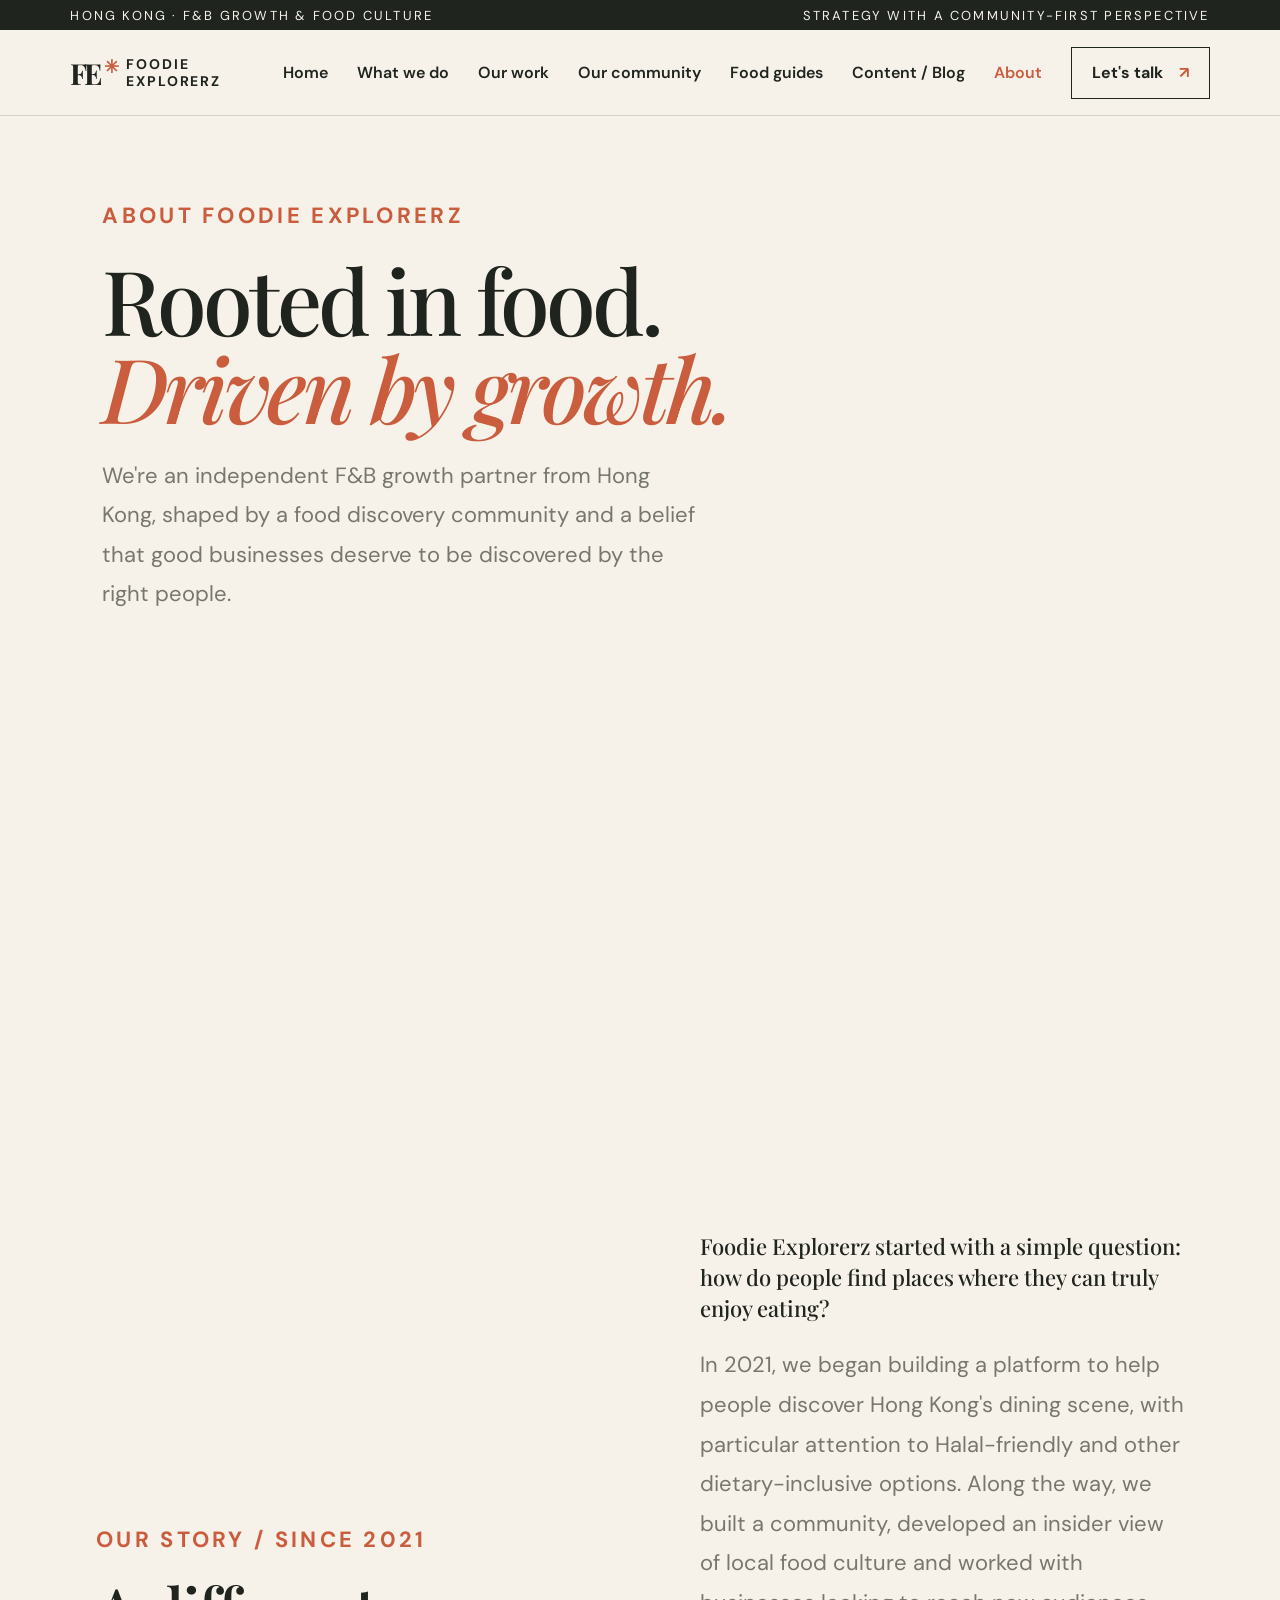
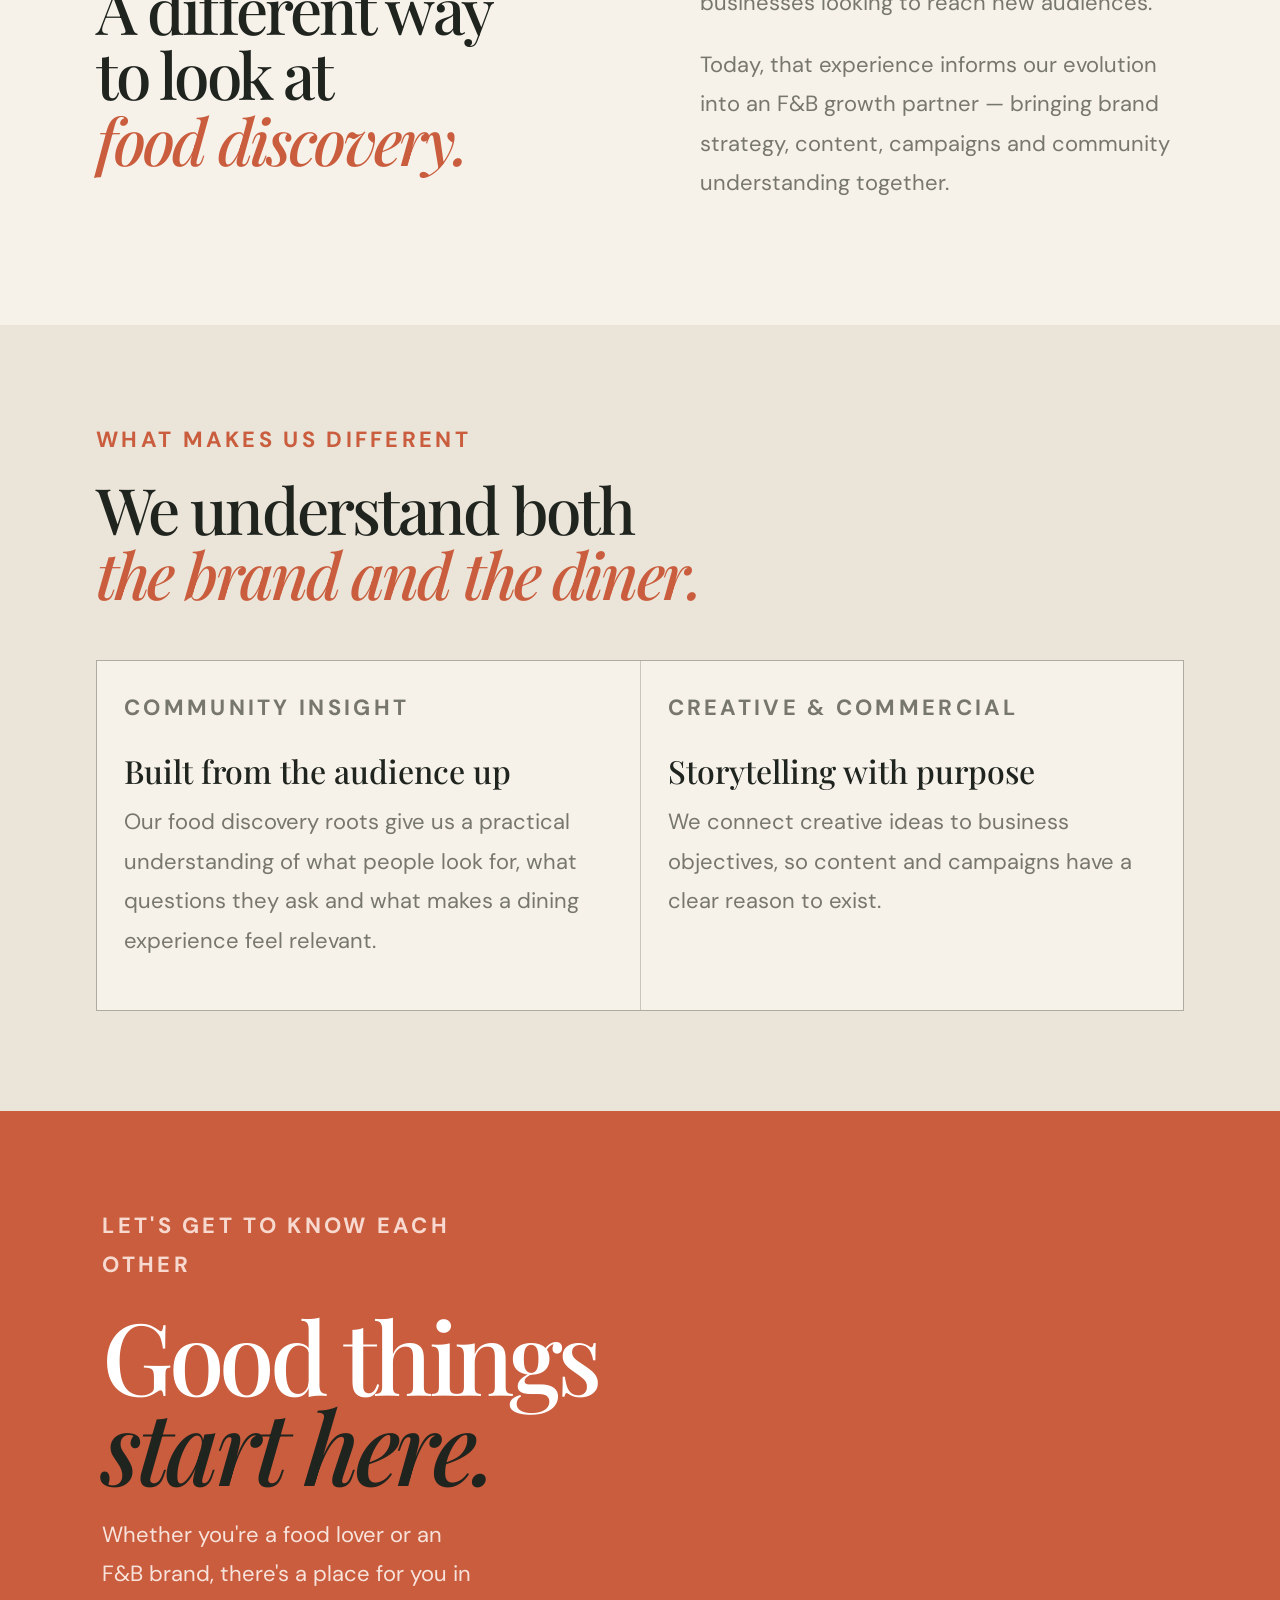
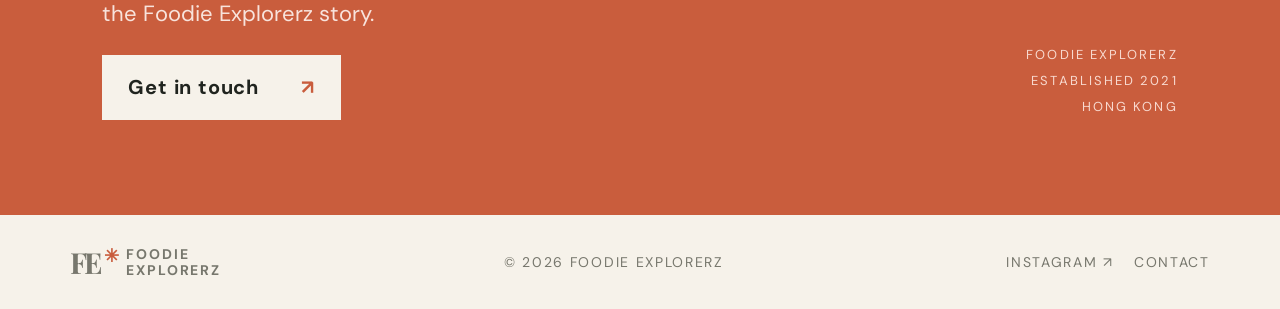
==== commit a3258bff: "Add Content and Blog navigation" ====
--- a/about.html
+++ b/about.html
@@ -1 +1 @@
-<!doctype html><html lang="en"><head><meta charset="utf-8"><meta name="viewport" content="width=device-width,initial-scale=1"><title>About Us | Foodie Explorerz</title><link rel="stylesheet" href="styles.css?v=20261118-min20"></head><body><div class="topline"><span>Hong Kong · F&B growth & food culture</span><span>Strategy with a community-first perspective</span></div><header class="header"><a class="brand" href="index.html"><span class="brand-symbol">FE<b>✳</b></span><span class="brand-word">FOODIE<br>EXPLORERZ</span></a><button class="menu" aria-label="Toggle navigation">☰</button><nav class="nav"><a href="index.html">Home</a><a href="services.html">What we do</a><a href="work.html">Our work</a><a href="community.html">Our community</a><a href="guides.html">Food guides</a><a class="active" href="about.html">About</a><a class="nav-button" href="contact.html">Let's talk <span>↗</span></a></nav></header><main><section class="page-hero"><p class="kicker">ABOUT FOODIE EXPLORERZ</p><h1 class="display">Rooted in food.<br><em>Driven by growth.</em></h1><p class="body-copy">We're an independent F&B growth partner from Hong Kong, shaped by a food discovery community and a belief that good businesses deserve to be discovered by the right people.</p></section><div class="page-banner" style="background-image:url('https://images.unsplash.com/photo-1556911220-bff31c812dba?auto=format&fit=crop&w=1800&q=85')"></div><section class="section"><div class="split"><div><p class="kicker">OUR STORY / SINCE 2021</p><h2 class="h2">A different way<br>to look at<br><em>food discovery.</em></h2></div><div><p class="lead">Foodie Explorerz started with a simple question: how do people find places where they can truly enjoy eating?</p><p class="body-copy">In 2021, we began building a platform to help people discover Hong Kong's dining scene, with particular attention to Halal-friendly and other dietary-inclusive options. Along the way, we built a community, developed an insider view of local food culture and worked with businesses looking to reach new audiences.</p><p class="body-copy">Today, that experience informs our evolution into an F&B growth partner — bringing brand strategy, content, campaigns and community understanding together.</p></div></div></section><section class="section services-preview"><p class="kicker">WHAT MAKES US DIFFERENT</p><h2 class="h2">We understand both<br><em>the brand and the diner.</em></h2><div class="feature-list" style="margin-top:35px"><article class="feature"><p class="kicker">COMMUNITY INSIGHT</p><h3>Built from the audience up</h3><p>Our food discovery roots give us a practical understanding of what people look for, what questions they ask and what makes a dining experience feel relevant.</p></article><article class="feature"><p class="kicker">CREATIVE & COMMERCIAL</p><h3>Storytelling with purpose</h3><p>We connect creative ideas to business objectives, so content and campaigns have a clear reason to exist.</p></article></div></section><section class="cta"><div><p class="kicker">LET'S GET TO KNOW EACH OTHER</p><h2>Good things<br><em>start here.</em></h2><p>Whether you're a food lover or an F&B brand, there's a place for you in the Foodie Explorerz story.</p><a class="btn btn-light" href="contact.html">Get in touch <span class="arrow">↗</span></a></div><div class="cta-aside">FOODIE EXPLORERZ<br>ESTABLISHED 2021<br>HONG KONG</div></section></main><footer class="footer"><a class="brand" href="index.html"><span class="brand-symbol">FE<b>✳</b></span><span class="brand-word">FOODIE<br>EXPLORERZ</span></a><span>© <span data-year></span> FOODIE EXPLORERZ</span><div class="footer-links"><a href="https://www.instagram.com/foodie_explorerz/">INSTAGRAM ↗</a><a href="contact.html">CONTACT</a></div></footer><script src="script.js"></script></body></html>+<!doctype html><html lang="en"><head><meta charset="utf-8"><meta name="viewport" content="width=device-width,initial-scale=1"><title>About Us | Foodie Explorerz</title><link rel="stylesheet" href="styles.css?v=20261119-content-blog-22px"></head><body><div class="topline"><span>Hong Kong · F&B growth & food culture</span><span>Strategy with a community-first perspective</span></div><header class="header"><a class="brand" href="index.html"><span class="brand-symbol">FE<b>✳</b></span><span class="brand-word">FOODIE<br>EXPLORERZ</span></a><button class="menu" aria-label="Toggle navigation">☰</button><nav class="nav"><a href="index.html">Home</a><a href="services.html">What we do</a><a href="work.html">Our work</a><a href="community.html">Our community</a><a href="guides.html">Food guides</a><a href="blog.html">Content / Blog</a><a class="active" href="about.html">About</a><a class="nav-button" href="contact.html">Let's talk <span>↗</span></a></nav></header><main><section class="page-hero"><p class="kicker">ABOUT FOODIE EXPLORERZ</p><h1 class="display">Rooted in food.<br><em>Driven by growth.</em></h1><p class="body-copy">We're an independent F&B growth partner from Hong Kong, shaped by a food discovery community and a belief that good businesses deserve to be discovered by the right people.</p></section><div class="page-banner" style="background-image:url('https://images.unsplash.com/photo-1556911220-bff31c812dba?auto=format&fit=crop&w=1800&q=85')"></div><section class="section"><div class="split"><div><p class="kicker">OUR STORY / SINCE 2021</p><h2 class="h2">A different way<br>to look at<br><em>food discovery.</em></h2></div><div><p class="lead">Foodie Explorerz started with a simple question: how do people find places where they can truly enjoy eating?</p><p class="body-copy">In 2021, we began building a platform to help people discover Hong Kong's dining scene, with particular attention to Halal-friendly and other dietary-inclusive options. Along the way, we built a community, developed an insider view of local food culture and worked with businesses looking to reach new audiences.</p><p class="body-copy">Today, that experience informs our evolution into an F&B growth partner — bringing brand strategy, content, campaigns and community understanding together.</p></div></div></section><section class="section services-preview"><p class="kicker">WHAT MAKES US DIFFERENT</p><h2 class="h2">We understand both<br><em>the brand and the diner.</em></h2><div class="feature-list" style="margin-top:35px"><article class="feature"><p class="kicker">COMMUNITY INSIGHT</p><h3>Built from the audience up</h3><p>Our food discovery roots give us a practical understanding of what people look for, what questions they ask and what makes a dining experience feel relevant.</p></article><article class="feature"><p class="kicker">CREATIVE & COMMERCIAL</p><h3>Storytelling with purpose</h3><p>We connect creative ideas to business objectives, so content and campaigns have a clear reason to exist.</p></article></div></section><section class="cta"><div><p class="kicker">LET'S GET TO KNOW EACH OTHER</p><h2>Good things<br><em>start here.</em></h2><p>Whether you're a food lover or an F&B brand, there's a place for you in the Foodie Explorerz story.</p><a class="btn btn-light" href="contact.html">Get in touch <span class="arrow">↗</span></a></div><div class="cta-aside">FOODIE EXPLORERZ<br>ESTABLISHED 2021<br>HONG KONG</div></section></main><footer class="footer"><a class="brand" href="index.html"><span class="brand-symbol">FE<b>✳</b></span><span class="brand-word">FOODIE<br>EXPLORERZ</span></a><span>© <span data-year></span> FOODIE EXPLORERZ</span><div class="footer-links"><a href="https://www.instagram.com/foodie_explorerz/">INSTAGRAM ↗</a><a href="contact.html">CONTACT</a></div></footer><script src="script.js"></script></body></html>
--- a/styles.css
+++ b/styles.css
@@ -217,3 +217,58 @@
   .guide-tile span { font-size: 12px; }
   .cta p { font-size: 16px; }
 }
+
+
+/* Requested type scale: 22px body copy and controls; display headings stay larger */
+body p,
+.body-copy,
+.page-hero .body-copy,
+.service p,
+.card p,
+.feature p,
+.quote p,
+.cta p,
+.notice,
+.form-note,
+.form label,
+.form input,
+.form textarea,
+.form select,
+.btn,
+button,
+input[type="submit"],
+.form button,
+.text-link {
+  font-size: 22px !important;
+}
+.btn,
+button.btn,
+a.btn,
+input[type="submit"],
+.form button {
+  line-height: 1.25;
+  padding: 20px 26px;
+}
+@media (max-width: 650px) {
+  body p,
+  .body-copy,
+  .page-hero .body-copy,
+  .service p,
+  .card p,
+  .feature p,
+  .quote p,
+  .cta p,
+  .notice,
+  .form-note,
+  .form label,
+  .form input,
+  .form textarea,
+  .form select,
+  .btn,
+  button,
+  input[type="submit"],
+  .form button,
+  .text-link {
+    font-size: 22px !important;
+  }
+}
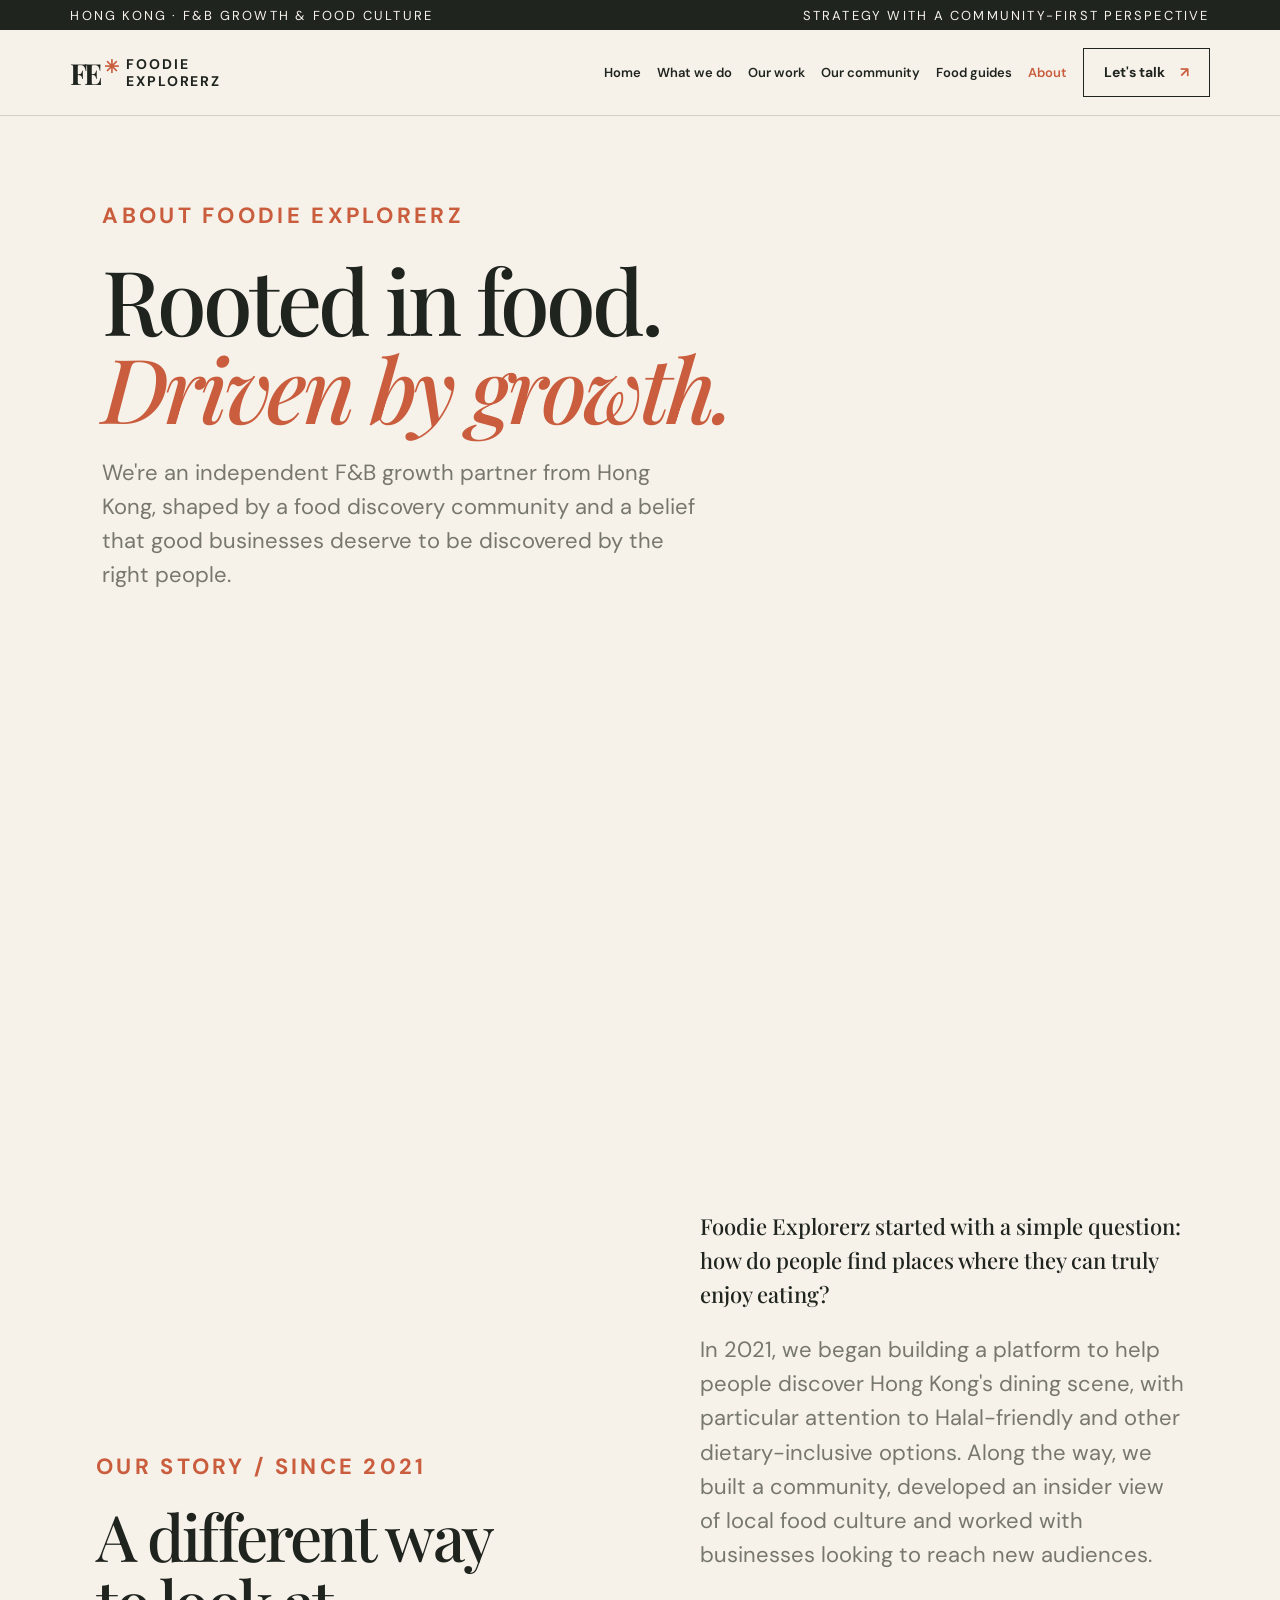
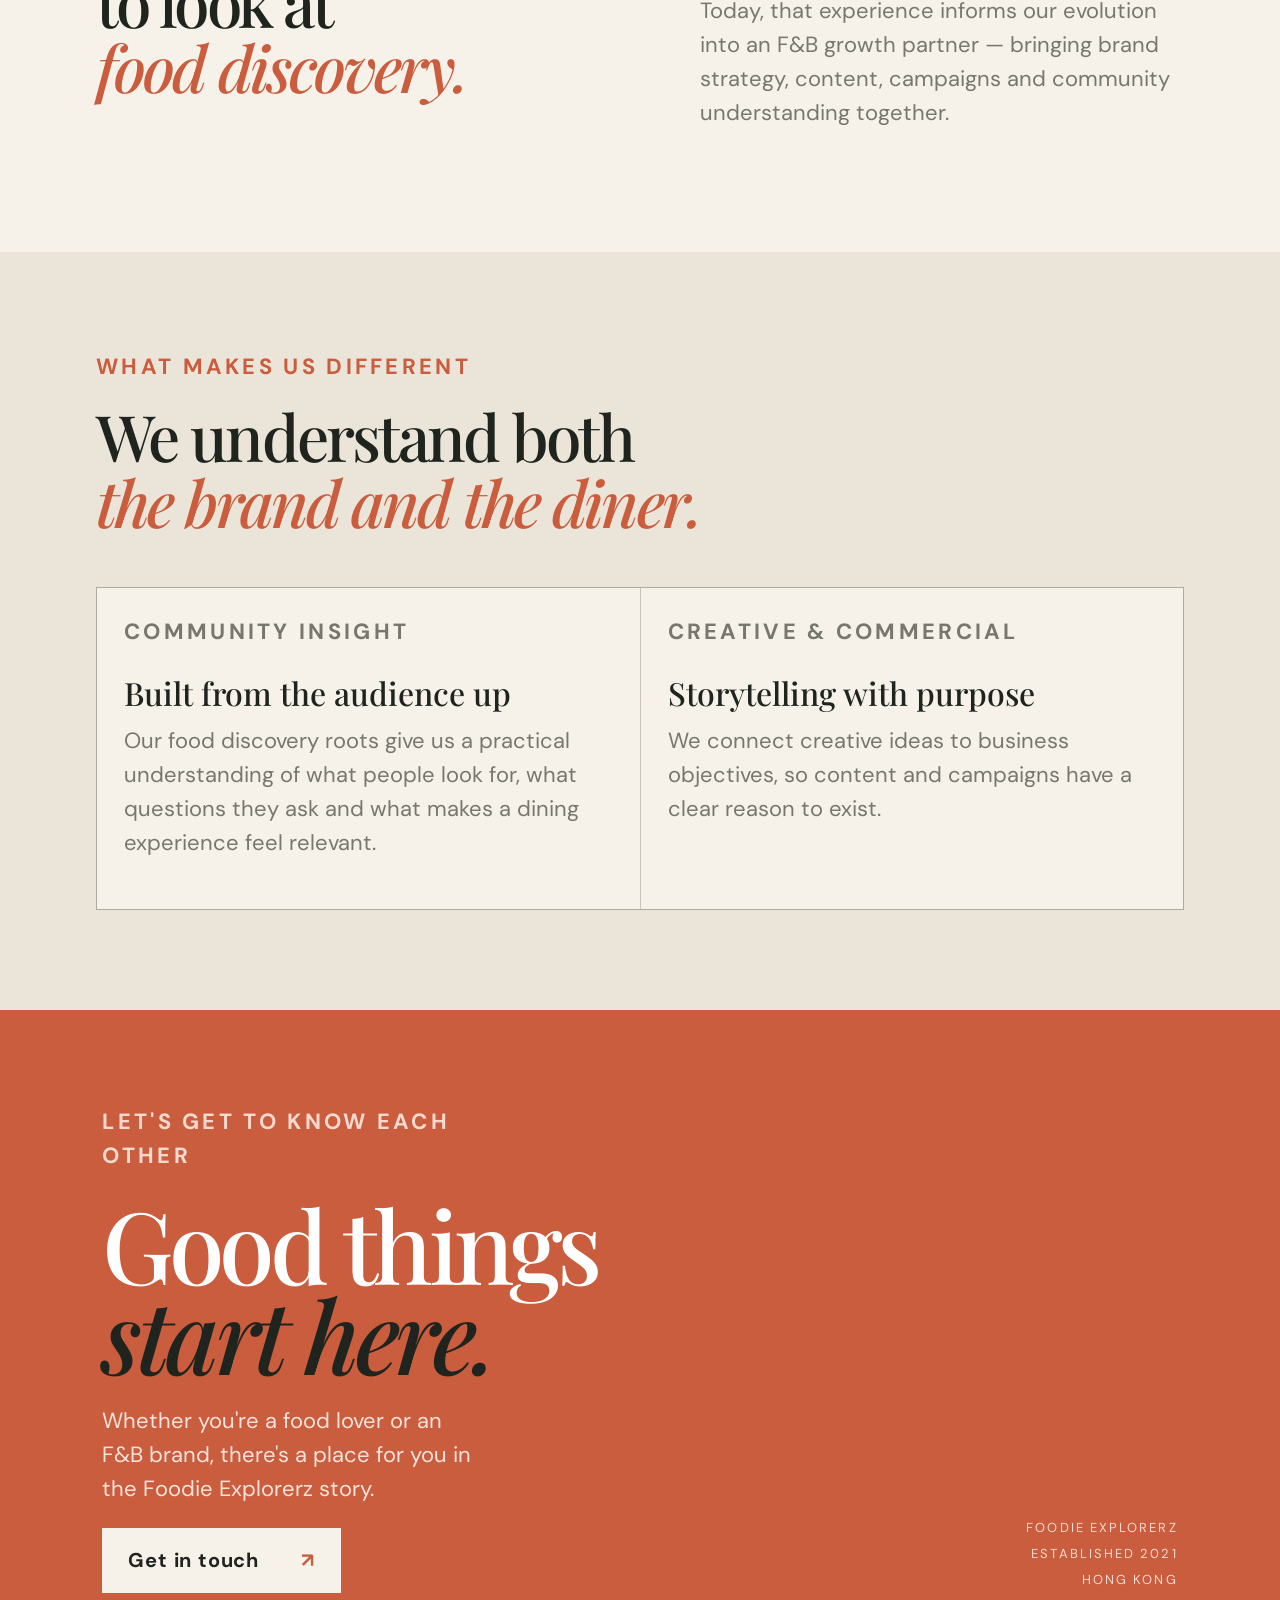
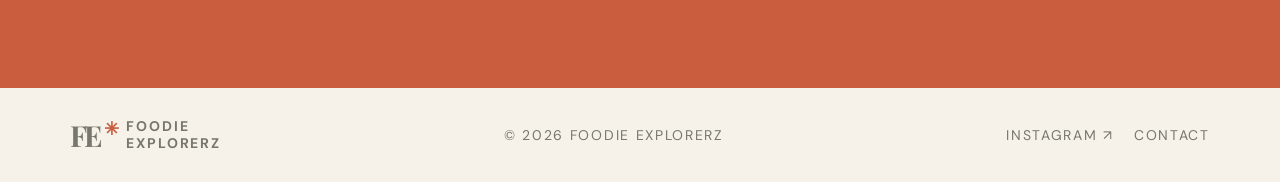
==== commit ea638487: "Remove separate Content / Blog navigation" ====
--- a/about.html
+++ b/about.html
@@ -1 +1 @@
-<!doctype html><html lang="en"><head><meta charset="utf-8"><meta name="viewport" content="width=device-width,initial-scale=1"><title>About Us | Foodie Explorerz</title><link rel="stylesheet" href="styles.css?v=20261119-content-blog-22px"></head><body><div class="topline"><span>Hong Kong · F&B growth & food culture</span><span>Strategy with a community-first perspective</span></div><header class="header"><a class="brand" href="index.html"><span class="brand-symbol">FE<b>✳</b></span><span class="brand-word">FOODIE<br>EXPLORERZ</span></a><button class="menu" aria-label="Toggle navigation">☰</button><nav class="nav"><a href="index.html">Home</a><a href="services.html">What we do</a><a href="work.html">Our work</a><a href="community.html">Our community</a><a href="guides.html">Food guides</a><a href="blog.html">Content / Blog</a><a class="active" href="about.html">About</a><a class="nav-button" href="contact.html">Let's talk <span>↗</span></a></nav></header><main><section class="page-hero"><p class="kicker">ABOUT FOODIE EXPLORERZ</p><h1 class="display">Rooted in food.<br><em>Driven by growth.</em></h1><p class="body-copy">We're an independent F&B growth partner from Hong Kong, shaped by a food discovery community and a belief that good businesses deserve to be discovered by the right people.</p></section><div class="page-banner" style="background-image:url('https://images.unsplash.com/photo-1556911220-bff31c812dba?auto=format&fit=crop&w=1800&q=85')"></div><section class="section"><div class="split"><div><p class="kicker">OUR STORY / SINCE 2021</p><h2 class="h2">A different way<br>to look at<br><em>food discovery.</em></h2></div><div><p class="lead">Foodie Explorerz started with a simple question: how do people find places where they can truly enjoy eating?</p><p class="body-copy">In 2021, we began building a platform to help people discover Hong Kong's dining scene, with particular attention to Halal-friendly and other dietary-inclusive options. Along the way, we built a community, developed an insider view of local food culture and worked with businesses looking to reach new audiences.</p><p class="body-copy">Today, that experience informs our evolution into an F&B growth partner — bringing brand strategy, content, campaigns and community understanding together.</p></div></div></section><section class="section services-preview"><p class="kicker">WHAT MAKES US DIFFERENT</p><h2 class="h2">We understand both<br><em>the brand and the diner.</em></h2><div class="feature-list" style="margin-top:35px"><article class="feature"><p class="kicker">COMMUNITY INSIGHT</p><h3>Built from the audience up</h3><p>Our food discovery roots give us a practical understanding of what people look for, what questions they ask and what makes a dining experience feel relevant.</p></article><article class="feature"><p class="kicker">CREATIVE & COMMERCIAL</p><h3>Storytelling with purpose</h3><p>We connect creative ideas to business objectives, so content and campaigns have a clear reason to exist.</p></article></div></section><section class="cta"><div><p class="kicker">LET'S GET TO KNOW EACH OTHER</p><h2>Good things<br><em>start here.</em></h2><p>Whether you're a food lover or an F&B brand, there's a place for you in the Foodie Explorerz story.</p><a class="btn btn-light" href="contact.html">Get in touch <span class="arrow">↗</span></a></div><div class="cta-aside">FOODIE EXPLORERZ<br>ESTABLISHED 2021<br>HONG KONG</div></section></main><footer class="footer"><a class="brand" href="index.html"><span class="brand-symbol">FE<b>✳</b></span><span class="brand-word">FOODIE<br>EXPLORERZ</span></a><span>© <span data-year></span> FOODIE EXPLORERZ</span><div class="footer-links"><a href="https://www.instagram.com/foodie_explorerz/">INSTAGRAM ↗</a><a href="contact.html">CONTACT</a></div></footer><script src="script.js"></script></body></html>+<!doctype html><html lang="en"><head><meta charset="utf-8"><meta name="viewport" content="width=device-width,initial-scale=1"><title>About Us | Foodie Explorerz</title><link rel="stylesheet" href="styles.css?v=20261119-content-blog-22px"></head><body><div class="topline"><span>Hong Kong · F&B growth & food culture</span><span>Strategy with a community-first perspective</span></div><header class="header"><a class="brand" href="index.html"><span class="brand-symbol">FE<b>✳</b></span><span class="brand-word">FOODIE<br>EXPLORERZ</span></a><button class="menu" aria-label="Toggle navigation">☰</button><nav class="nav"><a href="index.html">Home</a><a href="services.html">What we do</a><a href="work.html">Our work</a><a href="community.html">Our community</a><a href="guides.html">Food guides</a><a class="active" href="about.html">About</a><a class="nav-button" href="contact.html">Let's talk <span>↗</span></a></nav></header><main><section class="page-hero"><p class="kicker">ABOUT FOODIE EXPLORERZ</p><h1 class="display">Rooted in food.<br><em>Driven by growth.</em></h1><p class="body-copy">We're an independent F&B growth partner from Hong Kong, shaped by a food discovery community and a belief that good businesses deserve to be discovered by the right people.</p></section><div class="page-banner" style="background-image:url('https://images.unsplash.com/photo-1556911220-bff31c812dba?auto=format&fit=crop&w=1800&q=85')"></div><section class="section"><div class="split"><div><p class="kicker">OUR STORY / SINCE 2021</p><h2 class="h2">A different way<br>to look at<br><em>food discovery.</em></h2></div><div><p class="lead">Foodie Explorerz started with a simple question: how do people find places where they can truly enjoy eating?</p><p class="body-copy">In 2021, we began building a platform to help people discover Hong Kong's dining scene, with particular attention to Halal-friendly and other dietary-inclusive options. Along the way, we built a community, developed an insider view of local food culture and worked with businesses looking to reach new audiences.</p><p class="body-copy">Today, that experience informs our evolution into an F&B growth partner — bringing brand strategy, content, campaigns and community understanding together.</p></div></div></section><section class="section services-preview"><p class="kicker">WHAT MAKES US DIFFERENT</p><h2 class="h2">We understand both<br><em>the brand and the diner.</em></h2><div class="feature-list" style="margin-top:35px"><article class="feature"><p class="kicker">COMMUNITY INSIGHT</p><h3>Built from the audience up</h3><p>Our food discovery roots give us a practical understanding of what people look for, what questions they ask and what makes a dining experience feel relevant.</p></article><article class="feature"><p class="kicker">CREATIVE & COMMERCIAL</p><h3>Storytelling with purpose</h3><p>We connect creative ideas to business objectives, so content and campaigns have a clear reason to exist.</p></article></div></section><section class="cta"><div><p class="kicker">LET'S GET TO KNOW EACH OTHER</p><h2>Good things<br><em>start here.</em></h2><p>Whether you're a food lover or an F&B brand, there's a place for you in the Foodie Explorerz story.</p><a class="btn btn-light" href="contact.html">Get in touch <span class="arrow">↗</span></a></div><div class="cta-aside">FOODIE EXPLORERZ<br>ESTABLISHED 2021<br>HONG KONG</div></section></main><footer class="footer"><a class="brand" href="index.html"><span class="brand-symbol">FE<b>✳</b></span><span class="brand-word">FOODIE<br>EXPLORERZ</span></a><span>© <span data-year></span> FOODIE EXPLORERZ</span><div class="footer-links"><a href="https://www.instagram.com/foodie_explorerz/">INSTAGRAM ↗</a><a href="contact.html">CONTACT</a></div></footer><script src="script.js"></script></body></html>
--- a/styles.css
+++ b/styles.css
@@ -272,3 +272,25 @@
     font-size: 22px !important;
   }
 }
+
+
+/* 22px reading scale: body copy and action controls; display headings retain hierarchy */
+body p:not(.kicker):not(.eyebrow),
+.body-copy,.page-hero .body-copy,.service p,.card p,.feature p,.quote p,.cta p,
+.notice,.form-note,.form label,.form input,.form textarea,.form select,
+.btn,button,input[type="submit"],.form button,.text-link {
+  font-size:22px !important;
+  line-height:1.55;
+}
+.nav { gap:16px; }
+.nav a { font-size:13px; }
+.nav .nav-button { font-size:14px !important; }
+@media(max-width:900px){.nav{gap:15px}.nav a{font-size:13px}}
+@media(max-width:650px){
+ body p:not(.kicker):not(.eyebrow),.body-copy,.page-hero .body-copy,.service p,.card p,
+ .feature p,.quote p,.cta p,.notice,.form-note,.form label,.form input,.form textarea,
+ .form select,.btn,button,input[type="submit"],.form button,.text-link {
+  font-size:22px !important;line-height:1.5;
+ }
+ .nav a{font-size:17px}
+}
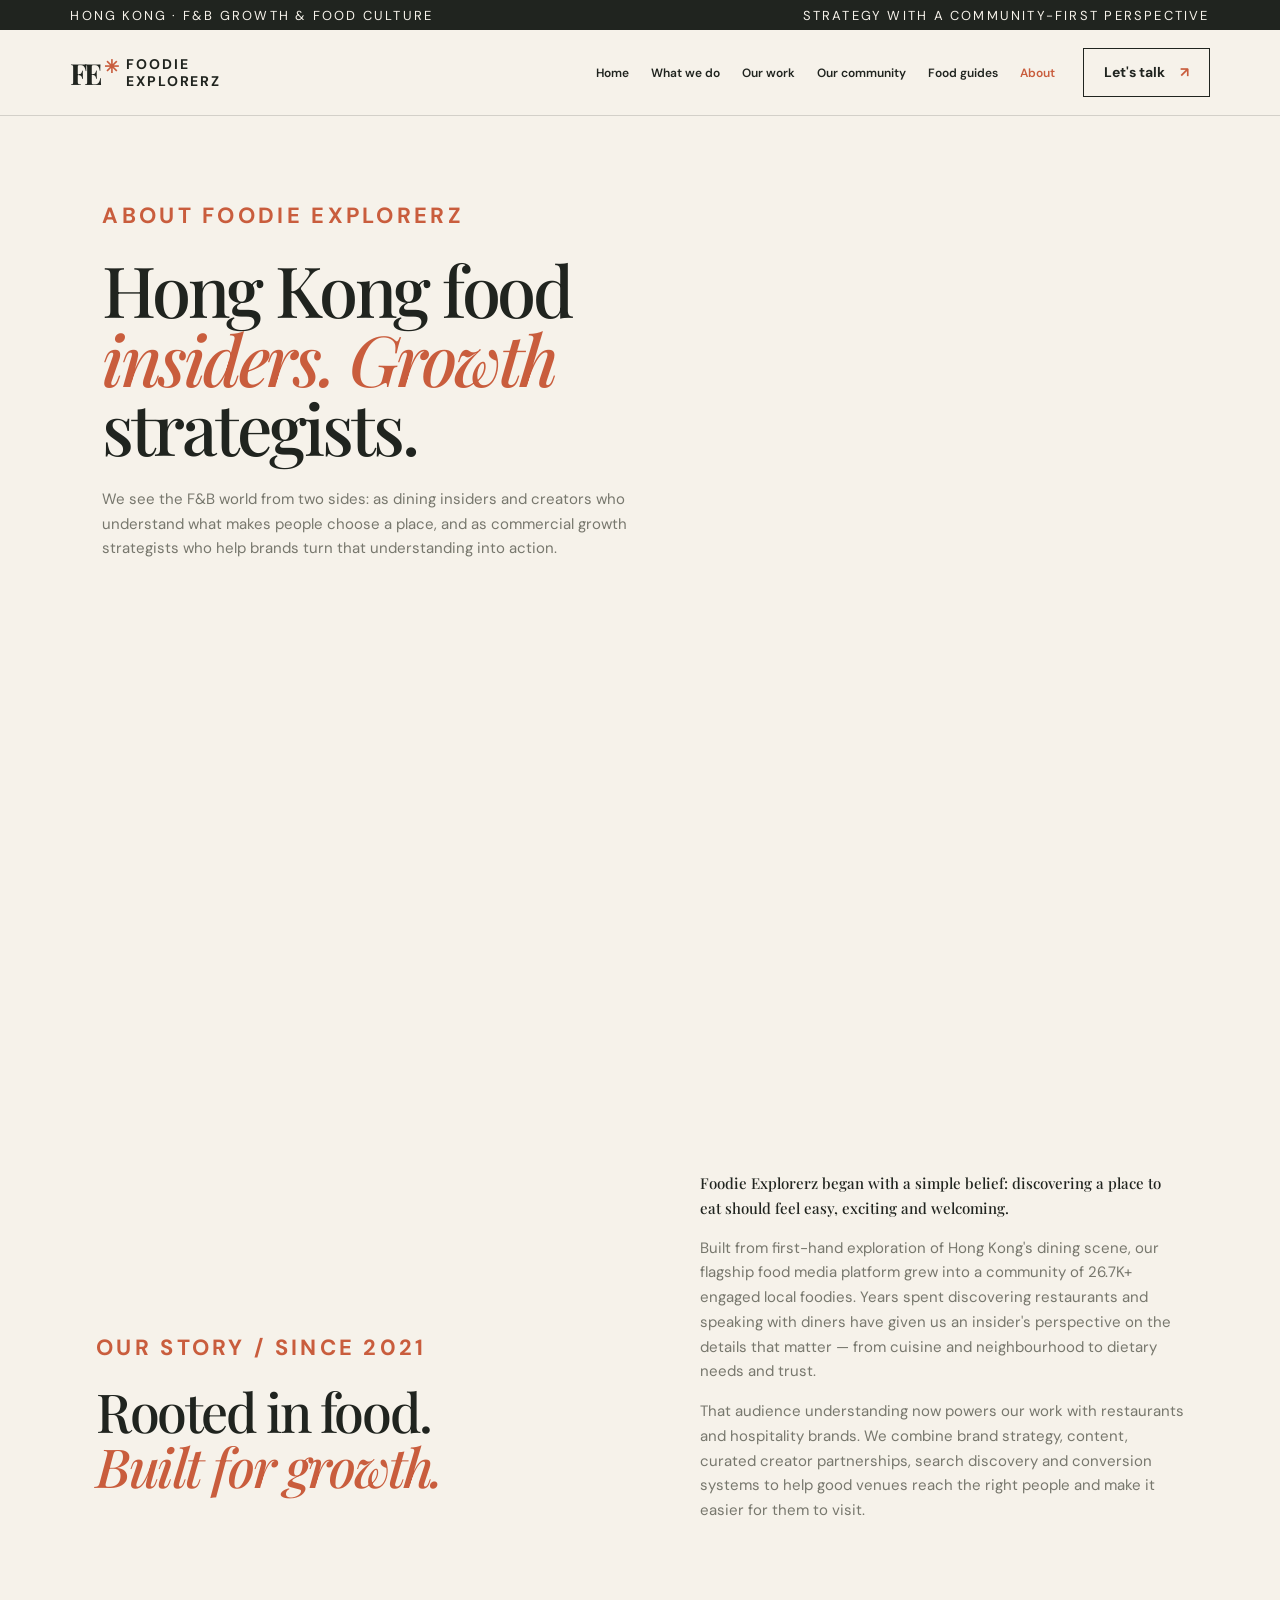
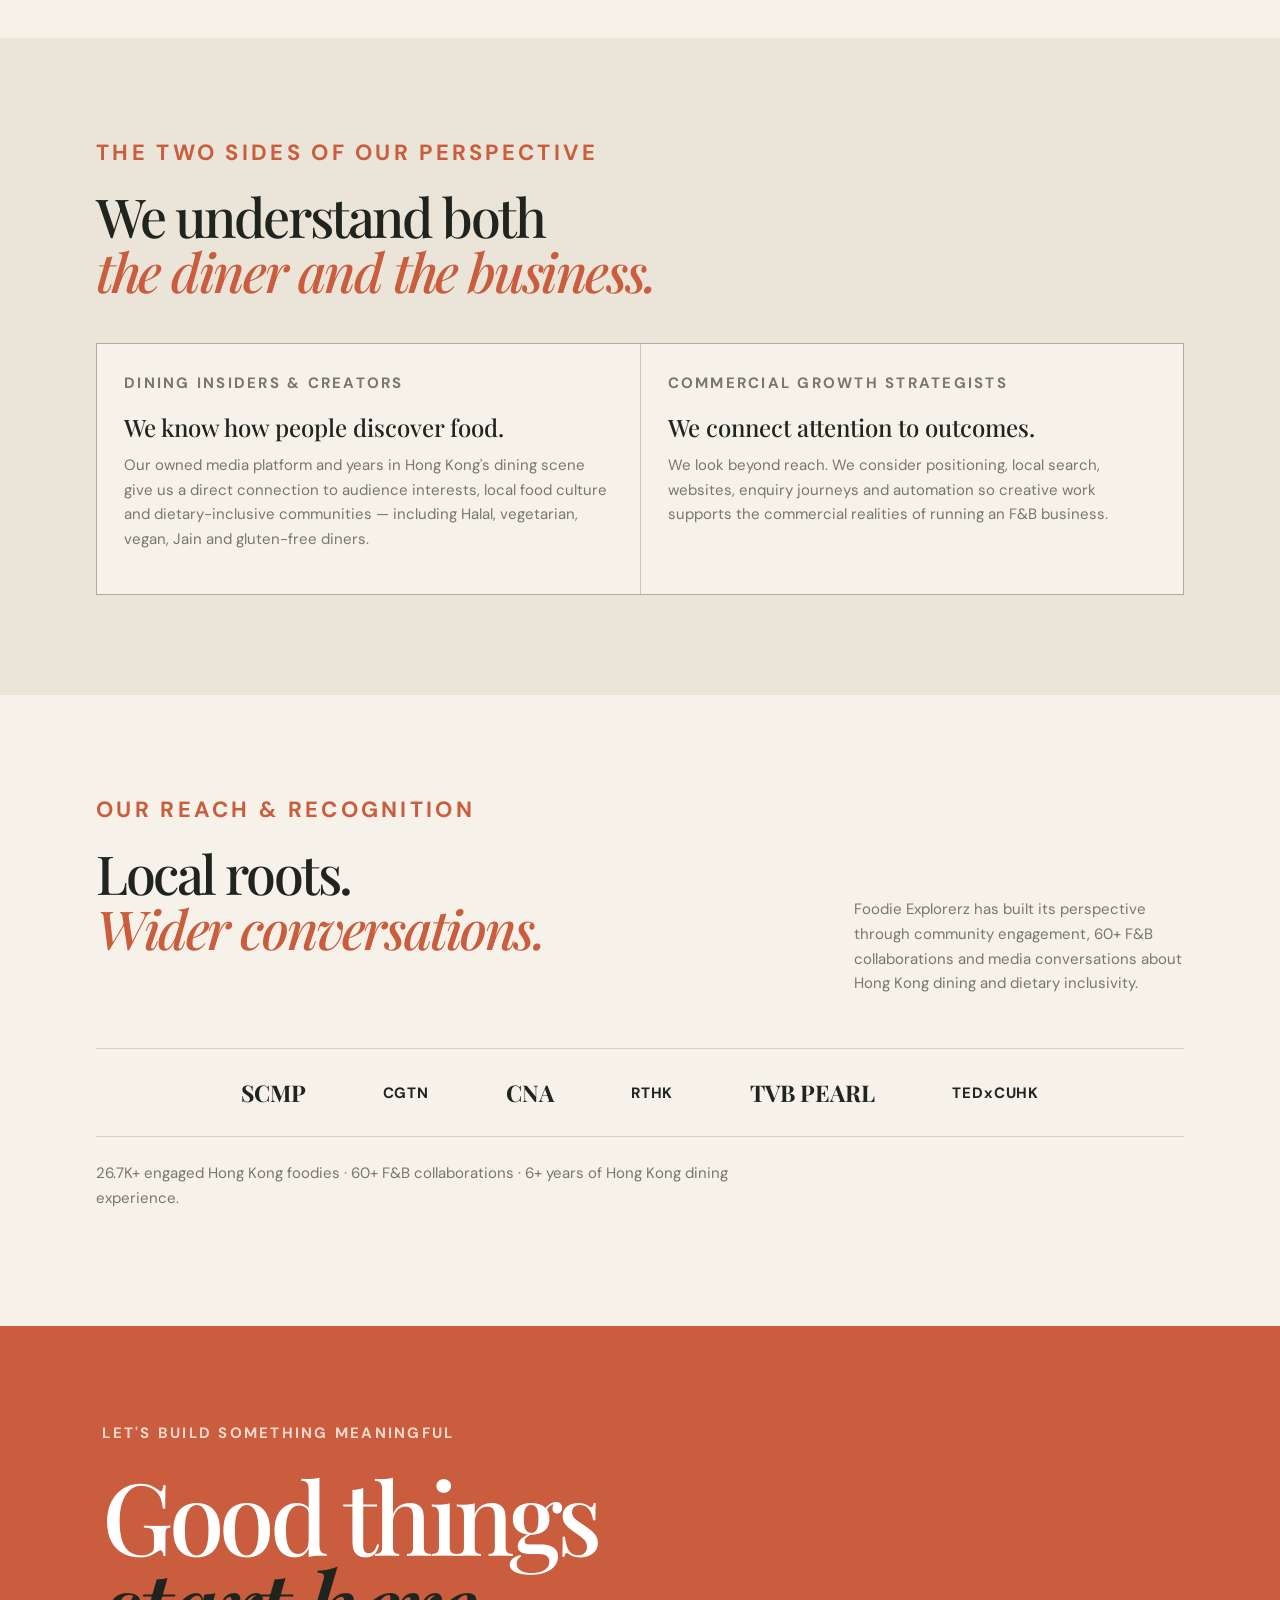
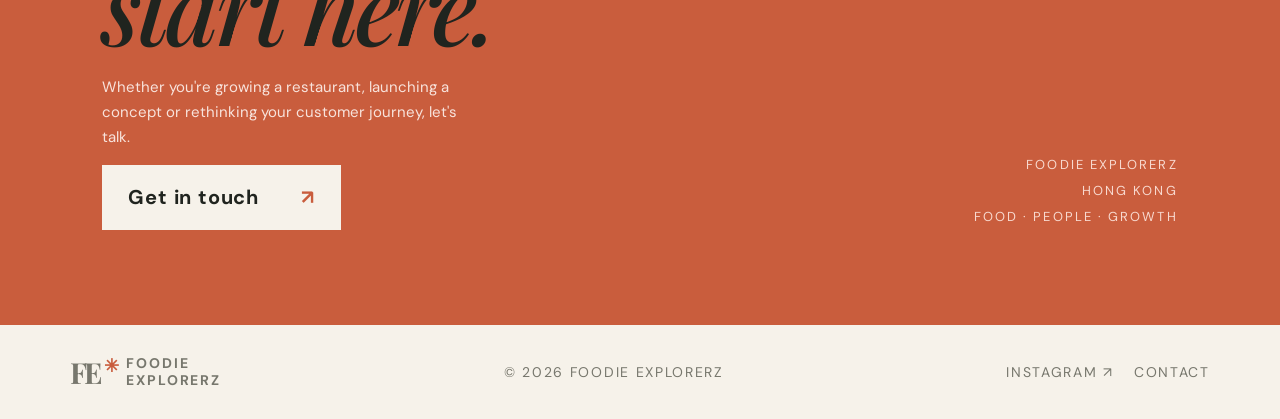
==== commit 7fd8c395: "Update Foodie Explorerz full-funnel F&B growth website" ====
--- a/about.html
+++ b/about.html
@@ -1 +1 @@
-<!doctype html><html lang="en"><head><meta charset="utf-8"><meta name="viewport" content="width=device-width,initial-scale=1"><title>About Us | Foodie Explorerz</title><link rel="stylesheet" href="styles.css?v=20261119-content-blog-22px"></head><body><div class="topline"><span>Hong Kong · F&B growth & food culture</span><span>Strategy with a community-first perspective</span></div><header class="header"><a class="brand" href="index.html"><span class="brand-symbol">FE<b>✳</b></span><span class="brand-word">FOODIE<br>EXPLORERZ</span></a><button class="menu" aria-label="Toggle navigation">☰</button><nav class="nav"><a href="index.html">Home</a><a href="services.html">What we do</a><a href="work.html">Our work</a><a href="community.html">Our community</a><a href="guides.html">Food guides</a><a class="active" href="about.html">About</a><a class="nav-button" href="contact.html">Let's talk <span>↗</span></a></nav></header><main><section class="page-hero"><p class="kicker">ABOUT FOODIE EXPLORERZ</p><h1 class="display">Rooted in food.<br><em>Driven by growth.</em></h1><p class="body-copy">We're an independent F&B growth partner from Hong Kong, shaped by a food discovery community and a belief that good businesses deserve to be discovered by the right people.</p></section><div class="page-banner" style="background-image:url('https://images.unsplash.com/photo-1556911220-bff31c812dba?auto=format&fit=crop&w=1800&q=85')"></div><section class="section"><div class="split"><div><p class="kicker">OUR STORY / SINCE 2021</p><h2 class="h2">A different way<br>to look at<br><em>food discovery.</em></h2></div><div><p class="lead">Foodie Explorerz started with a simple question: how do people find places where they can truly enjoy eating?</p><p class="body-copy">In 2021, we began building a platform to help people discover Hong Kong's dining scene, with particular attention to Halal-friendly and other dietary-inclusive options. Along the way, we built a community, developed an insider view of local food culture and worked with businesses looking to reach new audiences.</p><p class="body-copy">Today, that experience informs our evolution into an F&B growth partner — bringing brand strategy, content, campaigns and community understanding together.</p></div></div></section><section class="section services-preview"><p class="kicker">WHAT MAKES US DIFFERENT</p><h2 class="h2">We understand both<br><em>the brand and the diner.</em></h2><div class="feature-list" style="margin-top:35px"><article class="feature"><p class="kicker">COMMUNITY INSIGHT</p><h3>Built from the audience up</h3><p>Our food discovery roots give us a practical understanding of what people look for, what questions they ask and what makes a dining experience feel relevant.</p></article><article class="feature"><p class="kicker">CREATIVE & COMMERCIAL</p><h3>Storytelling with purpose</h3><p>We connect creative ideas to business objectives, so content and campaigns have a clear reason to exist.</p></article></div></section><section class="cta"><div><p class="kicker">LET'S GET TO KNOW EACH OTHER</p><h2>Good things<br><em>start here.</em></h2><p>Whether you're a food lover or an F&B brand, there's a place for you in the Foodie Explorerz story.</p><a class="btn btn-light" href="contact.html">Get in touch <span class="arrow">↗</span></a></div><div class="cta-aside">FOODIE EXPLORERZ<br>ESTABLISHED 2021<br>HONG KONG</div></section></main><footer class="footer"><a class="brand" href="index.html"><span class="brand-symbol">FE<b>✳</b></span><span class="brand-word">FOODIE<br>EXPLORERZ</span></a><span>© <span data-year></span> FOODIE EXPLORERZ</span><div class="footer-links"><a href="https://www.instagram.com/foodie_explorerz/">INSTAGRAM ↗</a><a href="contact.html">CONTACT</a></div></footer><script src="script.js"></script></body></html>+<!doctype html><html lang="en"><head><meta charset="utf-8"><meta name="viewport" content="width=device-width,initial-scale=1"><meta name="description" content="Hong Kong's F&B growth partner combining food media authority, curated creator campaigns, digital storefronts and smart booking workflows."><meta name="theme-color" content="#f6f2ea"><title>About Foodie Explorerz | Foodie Explorerz</title><link rel="stylesheet" href="styles.css?v=20261122-growth-blueprint"></head><body><div class="topline"><span>Hong Kong · F&B growth & food culture</span><span>Strategy with a community-first perspective</span></div><header class="header"><a class="brand" href="index.html"><span class="brand-symbol">FE<b>✳</b></span><span class="brand-word">FOODIE<br>EXPLORERZ</span></a><button class="menu" aria-label="Toggle navigation" aria-expanded="false">☰</button><nav class="nav"><a class="" href="index.html">Home</a><a class="" href="services.html">What we do</a><a class="" href="work.html">Our work</a><a href="community.html">Our community</a><a href="guides.html">Food guides</a><a class="active" href="about.html">About</a><a class="nav-button " href="contact.html">Let's talk <span>↗</span></a></nav></header><main><section class="page-hero"><p class="kicker">ABOUT FOODIE EXPLORERZ</p><h1 class="display">Hong Kong food<br><em>insiders. Growth</em><br>strategists.</h1><p class="body-copy">We see the F&B world from two sides: as dining insiders and creators who understand what makes people choose a place, and as commercial growth strategists who help brands turn that understanding into action.</p></section><div class="page-banner" style="background-image:url('https://images.unsplash.com/photo-1556911220-bff31c812dba?auto=format&fit=crop&w=1800&q=85')"></div><section class="section"><div class="split"><div><p class="kicker">OUR STORY / SINCE 2021</p><h2 class="h2">Rooted in food.<br><em>Built for growth.</em></h2></div><div><p class="lead">Foodie Explorerz began with a simple belief: discovering a place to eat should feel easy, exciting and welcoming.</p><p class="body-copy">Built from first-hand exploration of Hong Kong's dining scene, our flagship food media platform grew into a community of 26.7K+ engaged local foodies. Years spent discovering restaurants and speaking with diners have given us an insider's perspective on the details that matter — from cuisine and neighbourhood to dietary needs and trust.</p><p class="body-copy">That audience understanding now powers our work with restaurants and hospitality brands. We combine brand strategy, content, curated creator partnerships, search discovery and conversion systems to help good venues reach the right people and make it easier for them to visit.</p></div></div></section><section class="section services-preview"><p class="kicker">THE TWO SIDES OF OUR PERSPECTIVE</p><h2 class="h2">We understand both<br><em>the diner and the business.</em></h2><div class="feature-list" style="margin-top:35px"><article class="feature"><p class="kicker">DINING INSIDERS & CREATORS</p><h3>We know how people discover food.</h3><p>Our owned media platform and years in Hong Kong's dining scene give us a direct connection to audience interests, local food culture and dietary-inclusive communities — including Halal, vegetarian, vegan, Jain and gluten-free diners.</p></article><article class="feature"><p class="kicker">COMMERCIAL GROWTH STRATEGISTS</p><h3>We connect attention to outcomes.</h3><p>We look beyond reach. We consider positioning, local search, websites, enquiry journeys and automation so creative work supports the commercial realities of running an F&B business.</p></article></div></section><section class="section"><div class="section-head"><div><p class="kicker">OUR REACH & RECOGNITION</p><h2 class="h2">Local roots.<br><em>Wider conversations.</em></h2></div><p class="body-copy">Foodie Explorerz has built its perspective through community engagement, 60+ F&B collaborations and media conversations about Hong Kong dining and dietary inclusivity.</p></div><div class="press-logos"><span>SCMP</span><span>CGTN</span><span>CNA</span><span>RTHK</span><span>TVB PEARL</span><span>TEDxCUHK</span></div><p class="body-copy" style="max-width:650px;margin-top:24px">26.7K+ engaged Hong Kong foodies · 60+ F&B collaborations · 6+ years of Hong Kong dining experience.</p></section><section class="cta"><div><p class="kicker">LET'S BUILD SOMETHING MEANINGFUL</p><h2>Good things<br><em>start here.</em></h2><p>Whether you're growing a restaurant, launching a concept or rethinking your customer journey, let's talk.</p><a class="btn btn-light" href="contact.html">Get in touch <span class="arrow">↗</span></a></div><div class="cta-aside">FOODIE EXPLORERZ<br>HONG KONG<br>FOOD · PEOPLE · GROWTH</div></section></main><footer class="footer"><a class="brand" href="index.html"><span class="brand-symbol">FE<b>✳</b></span><span class="brand-word">FOODIE<br>EXPLORERZ</span></a><span>© <span data-year></span> FOODIE EXPLORERZ</span><div class="footer-links"><a href="https://www.instagram.com/foodie_explorerz/" target="_blank" rel="noopener">INSTAGRAM ↗</a><a href="contact.html">CONTACT</a></div></footer><script src="script.js"></script></body></html>
--- a/styles.css
+++ b/styles.css
@@ -294,3 +294,131 @@
  }
  .nav a{font-size:17px}
 }
+
+
+/* Header navigation spacing and city guide cards */
+.nav{gap:22px}
+.nav a{white-space:nowrap}
+.nav .nav-button{margin-left:6px;padding-left:22px;padding-right:22px}
+.blog-cities{display:grid;grid-template-columns:repeat(4,minmax(0,1fr));gap:18px}
+.blog-city{min-height:245px;padding:25px;background:var(--paper);display:flex;flex-direction:column;justify-content:space-between;border:1px solid var(--line);transition:transform .2s}
+.blog-city:hover{transform:translateY(-4px)}
+.blog-city .city-no{font-size:13px;letter-spacing:.14em;color:var(--accent);font-weight:700}
+.blog-city h3{font:500 34px/1.05 var(--serif);margin:18px 0 10px}
+.blog-city p{font-size:18px!important;line-height:1.5;color:var(--muted);margin:0}
+.blog-city .city-status{font-size:14px;letter-spacing:.1em;font-weight:700;text-transform:uppercase;margin-top:24px}
+.blog-city.featured{background:var(--ink);color:var(--cream)}
+.blog-city.featured p{color:#c8c6bd}
+.blog-city.featured .city-no,.blog-city.featured .city-status{color:#e8a18b}
+@media(max-width:900px){.blog-cities{grid-template-columns:repeat(2,minmax(0,1fr))}.nav{gap:14px}}
+@media(max-width:650px){.blog-cities{grid-template-columns:1fr}.blog-city{min-height:190px}.nav{gap:12px}.nav a{white-space:normal}}
+
+
+/* Refined typography: reduce oversized page text while keeping the header CTA unchanged */
+body { font-size: 16px; }
+body p:not(.kicker):not(.eyebrow),
+.body-copy, .page-hero .body-copy,
+.service p, .card p, .feature p, .quote p, .cta p,
+.notice, .form-note {
+  font-size: 17px !important;
+  line-height: 1.7;
+}
+.lead, .metric-intro { font-size: 21px; }
+.service h3 { font-size: 27px; }
+.card h3, .guide-tile h3 { font-size: 28px; }
+.feature h3 { font-size: 27px; }
+.quote p { font-size: 18px !important; }
+.text-link, .card a { font-size: 15px !important; }
+.metric small, .form label { font-size: 13px; }
+.form input, .form textarea, .form select { font-size: 16px !important; }
+.form-note, .notice { font-size: 15px !important; }
+.btn, button, input[type="submit"], .form button {
+  font-size: 16px !important;
+  line-height: 1.3;
+  padding: 17px 22px;
+}
+/* Keep the header navigation and its CTA at their existing sizes */
+.nav a { font-size: 13px; }
+.nav .nav-button { font-size: 14px !important; padding: 15px 20px; }
+@media(max-width:900px) {
+  .nav a { font-size: 13px; }
+  .body-copy, .page-hero .body-copy { font-size: 17px !important; }
+}
+@media(max-width:650px) {
+  body p:not(.kicker):not(.eyebrow),
+  .body-copy, .page-hero .body-copy,
+  .service p, .card p, .feature p, .quote p, .cta p,
+  .notice, .form-note {
+    font-size: 16px !important;
+    line-height: 1.65;
+  }
+  .nav a { font-size: 17px; }
+  .nav .nav-button { font-size: 15px !important; }
+  .btn, button, input[type="submit"], .form button {
+    font-size: 16px !important;
+    padding: 16px 20px;
+  }
+  .service h3 { font-size: 24px; }
+  .card h3, .guide-tile h3 { font-size: 26px; }
+  .feature h3 { font-size: 24px; }
+  .lead, .metric-intro { font-size: 19px; }
+}
+
+
+/* Further reduce the overall type scale; preserve the header CTA size */
+body { font-size: 15px; }
+body p:not(.kicker):not(.eyebrow),
+.body-copy, .page-hero .body-copy,
+.service p, .card p, .feature p, .quote p, .cta p,
+.notice, .form-note {
+  font-size: 15px !important;
+  line-height: 1.65;
+}
+.display { font-size: clamp(46px, 6vw, 78px); }
+.h2 { font-size: clamp(36px, 4.2vw, 58px); }
+.hero h1 { font-size: clamp(46px, 6vw, 78px); }
+.page-hero h1 { font-size: clamp(44px, 5.5vw, 72px); }
+.lead, .metric-intro { font-size: 19px; }
+.eyebrow, .kicker { font-size: 10px; }
+.service h3 { font-size: 24px; }
+.card h3, .guide-tile h3 { font-size: 25px; }
+.feature h3 { font-size: 24px; }
+.quote p { font-size: 16px !important; }
+.text-link, .card a { font-size: 13px !important; }
+.metric strong { font-size: 36px; }
+.metric small, .form label { font-size: 12px; }
+.form input, .form textarea, .form select { font-size: 15px !important; }
+.form-note, .notice { font-size: 14px !important; }
+.btn, button, input[type="submit"], .form button {
+  font-size: 15px !important;
+  padding: 15px 20px;
+}
+/* Header CTA remains unchanged */
+.nav a { font-size: 12px; }
+.nav .nav-button { font-size: 14px !important; padding: 15px 20px; }
+@media(max-width:900px) {
+  .hero h1 { font-size: clamp(44px, 7vw, 68px); }
+  .page-hero h1 { font-size: clamp(42px, 6.5vw, 64px); }
+}
+@media(max-width:650px) {
+  body p:not(.kicker):not(.eyebrow),
+  .body-copy, .page-hero .body-copy,
+  .service p, .card p, .feature p, .quote p, .cta p,
+  .notice, .form-note {
+    font-size: 15px !important;
+    line-height: 1.6;
+  }
+  .hero h1 { font-size: 48px; }
+  .page-hero h1 { font-size: 46px; }
+  .h2 { font-size: 38px; }
+  .nav a { font-size: 16px; }
+  .nav .nav-button { font-size: 15px !important; }
+  .btn, button, input[type="submit"], .form button {
+    font-size: 15px !important;
+    padding: 14px 18px;
+  }
+  .service h3 { font-size: 22px; }
+  .card h3, .guide-tile h3 { font-size: 24px; }
+  .feature h3 { font-size: 22px; }
+  .lead, .metric-intro { font-size: 18px; }
+}
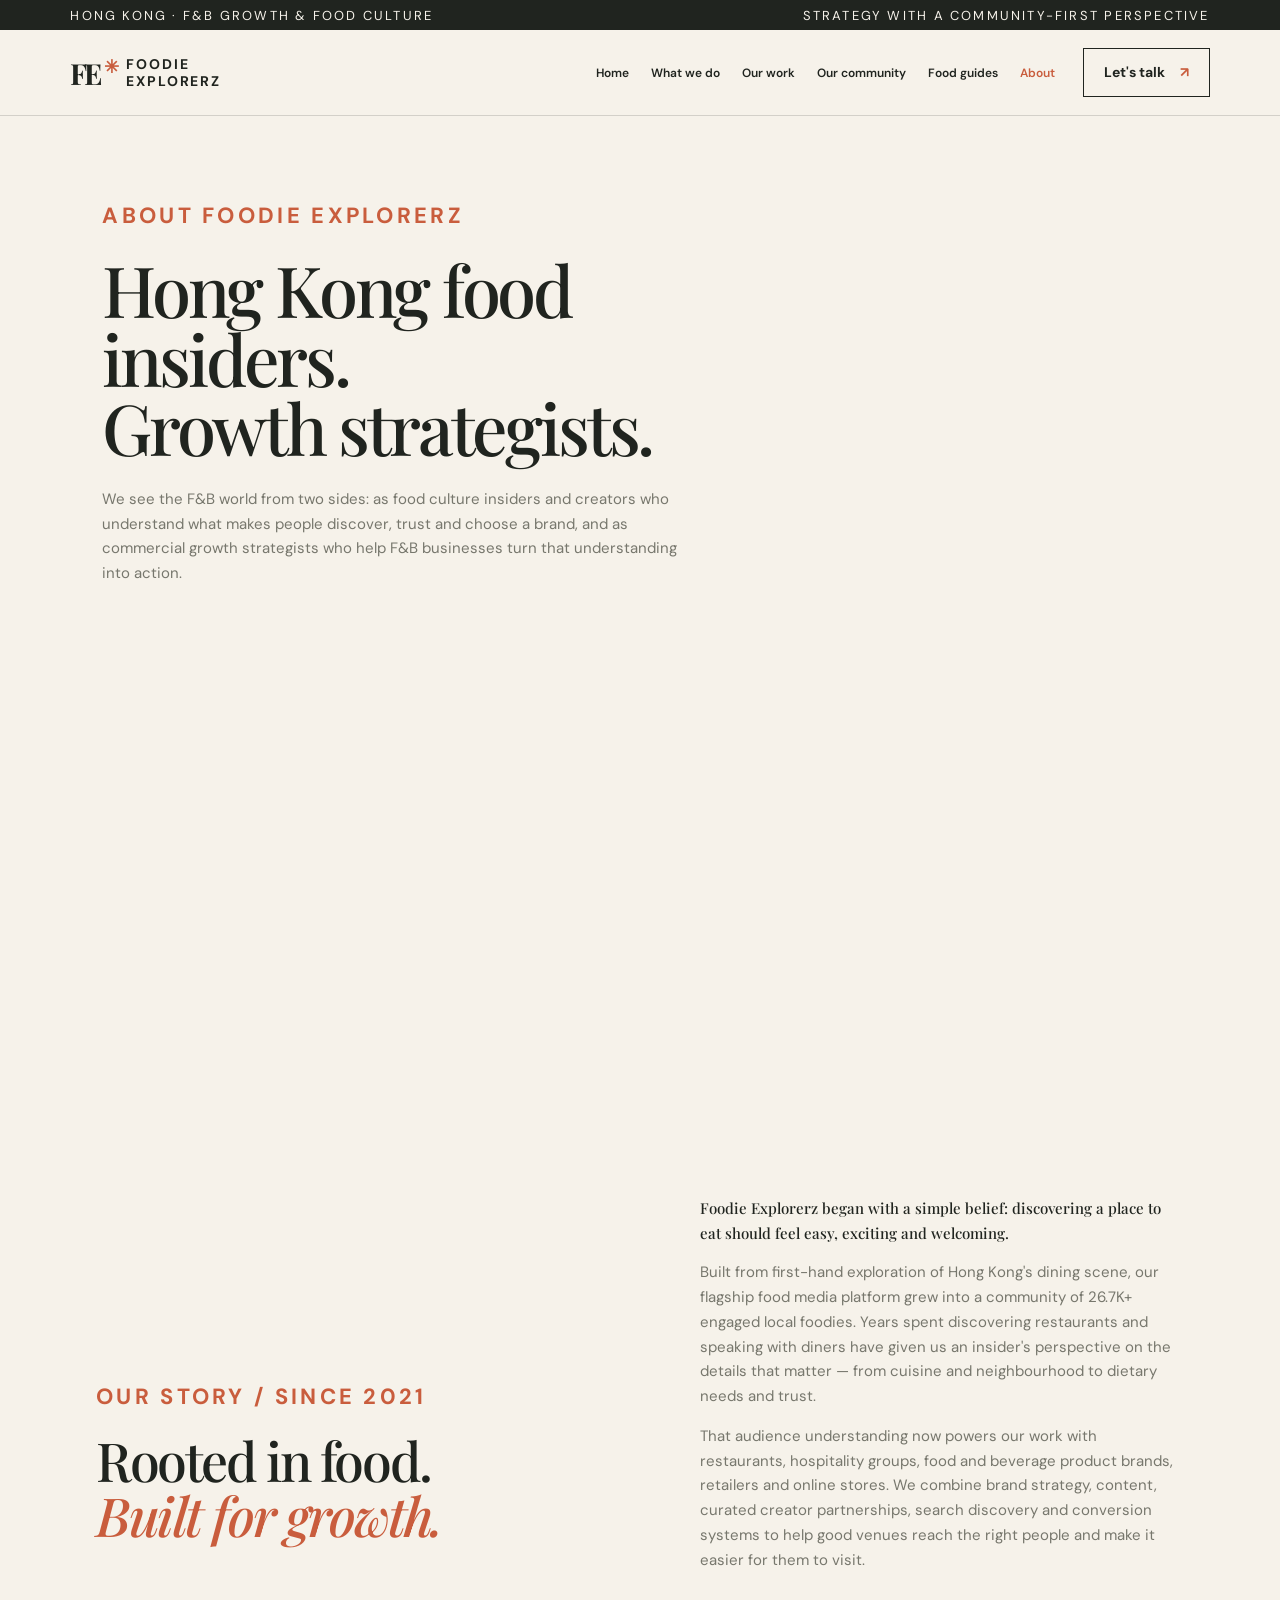
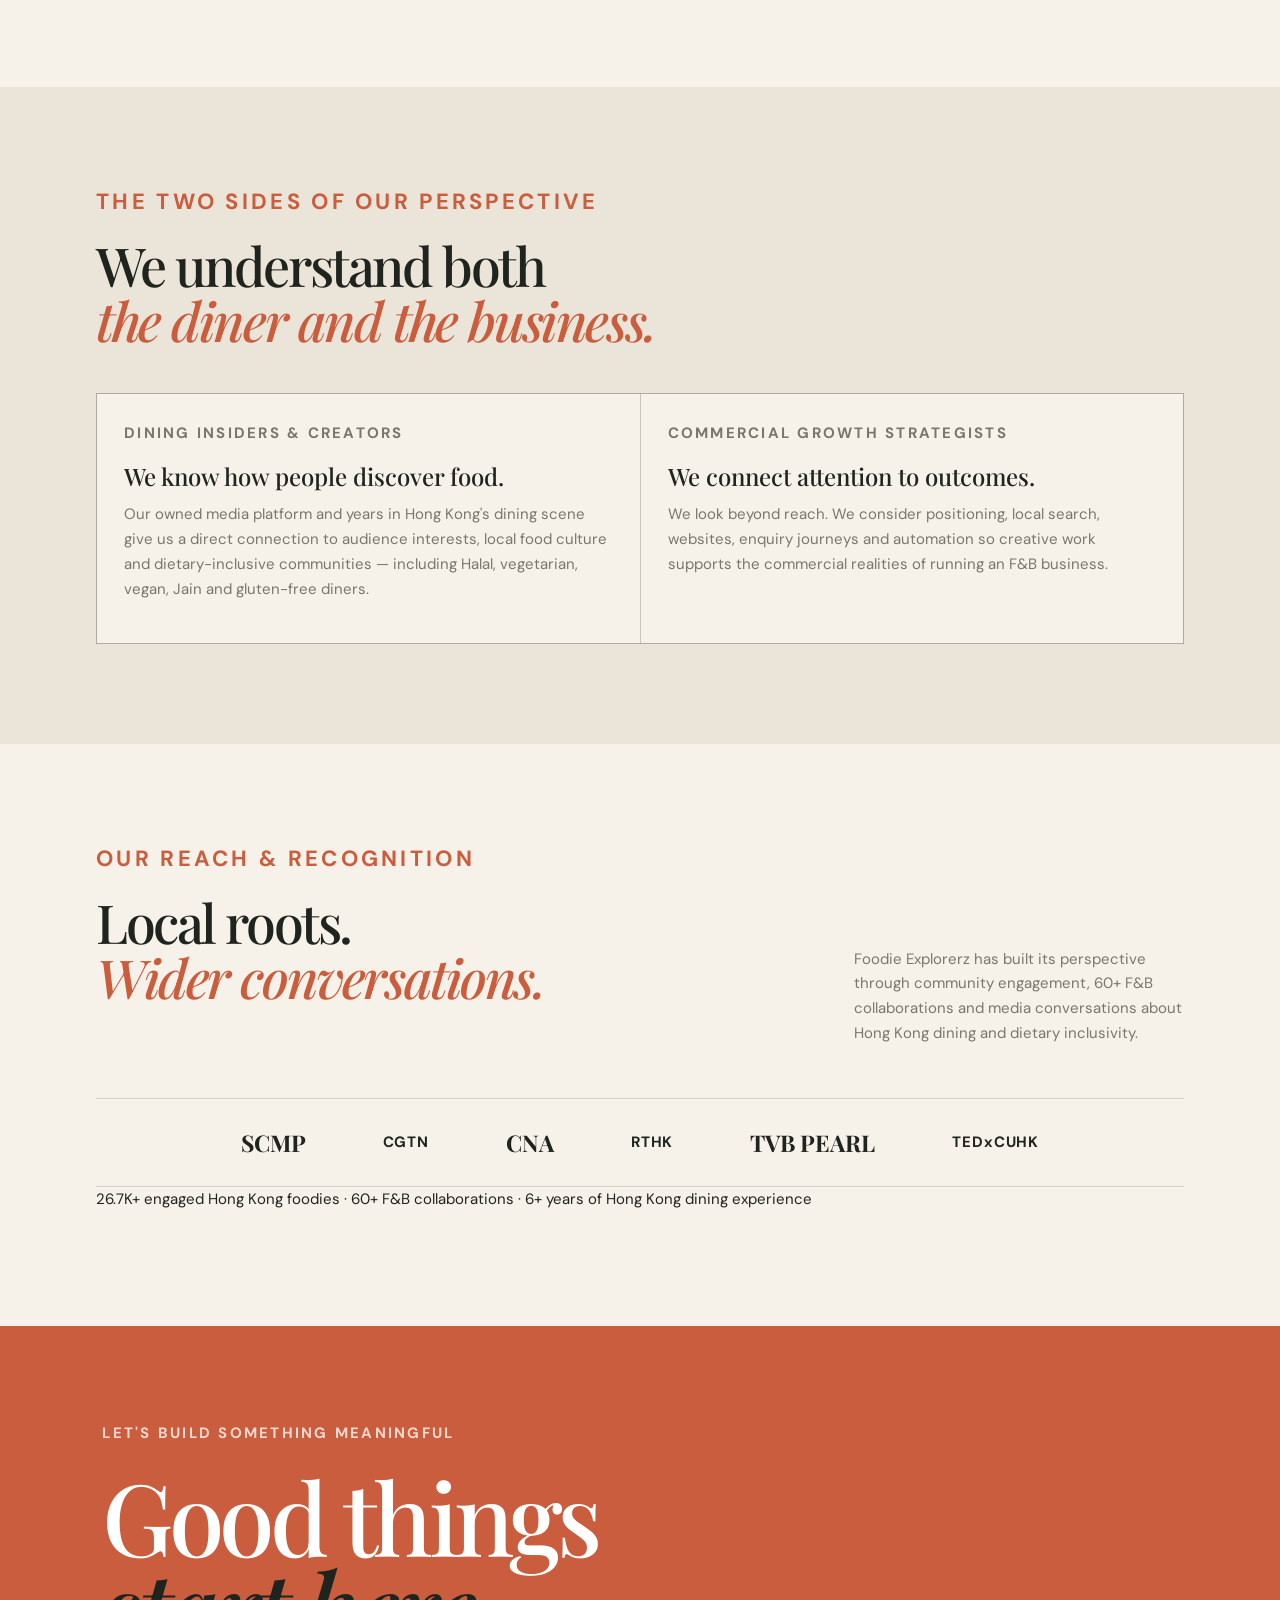
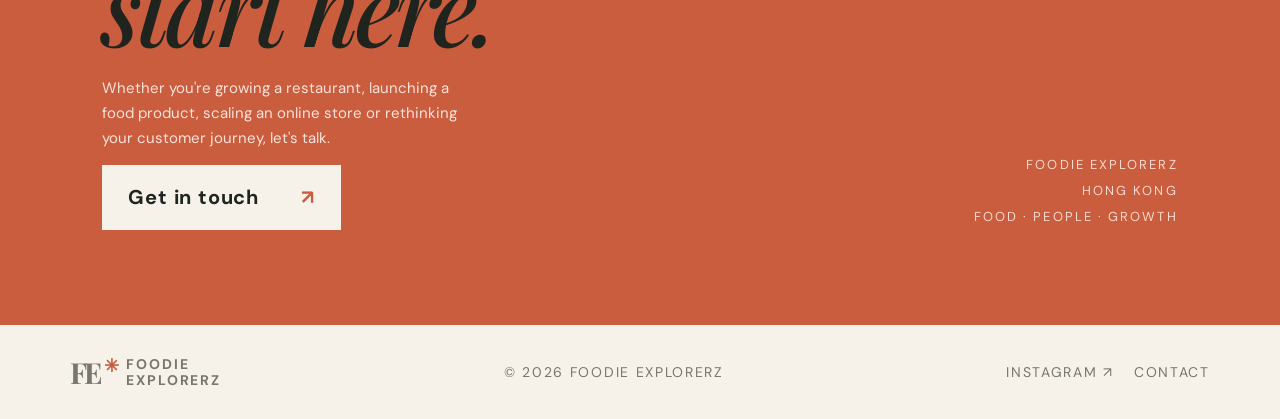
==== commit 0d3b752d: "Expand Foodie Explorerz F&B scope and refine website" ====
--- a/about.html
+++ b/about.html
@@ -1 +1 @@
-<!doctype html><html lang="en"><head><meta charset="utf-8"><meta name="viewport" content="width=device-width,initial-scale=1"><meta name="description" content="Hong Kong's F&B growth partner combining food media authority, curated creator campaigns, digital storefronts and smart booking workflows."><meta name="theme-color" content="#f6f2ea"><title>About Foodie Explorerz | Foodie Explorerz</title><link rel="stylesheet" href="styles.css?v=20261122-growth-blueprint"></head><body><div class="topline"><span>Hong Kong · F&B growth & food culture</span><span>Strategy with a community-first perspective</span></div><header class="header"><a class="brand" href="index.html"><span class="brand-symbol">FE<b>✳</b></span><span class="brand-word">FOODIE<br>EXPLORERZ</span></a><button class="menu" aria-label="Toggle navigation" aria-expanded="false">☰</button><nav class="nav"><a class="" href="index.html">Home</a><a class="" href="services.html">What we do</a><a class="" href="work.html">Our work</a><a href="community.html">Our community</a><a href="guides.html">Food guides</a><a class="active" href="about.html">About</a><a class="nav-button " href="contact.html">Let's talk <span>↗</span></a></nav></header><main><section class="page-hero"><p class="kicker">ABOUT FOODIE EXPLORERZ</p><h1 class="display">Hong Kong food<br><em>insiders. Growth</em><br>strategists.</h1><p class="body-copy">We see the F&B world from two sides: as dining insiders and creators who understand what makes people choose a place, and as commercial growth strategists who help brands turn that understanding into action.</p></section><div class="page-banner" style="background-image:url('https://images.unsplash.com/photo-1556911220-bff31c812dba?auto=format&fit=crop&w=1800&q=85')"></div><section class="section"><div class="split"><div><p class="kicker">OUR STORY / SINCE 2021</p><h2 class="h2">Rooted in food.<br><em>Built for growth.</em></h2></div><div><p class="lead">Foodie Explorerz began with a simple belief: discovering a place to eat should feel easy, exciting and welcoming.</p><p class="body-copy">Built from first-hand exploration of Hong Kong's dining scene, our flagship food media platform grew into a community of 26.7K+ engaged local foodies. Years spent discovering restaurants and speaking with diners have given us an insider's perspective on the details that matter — from cuisine and neighbourhood to dietary needs and trust.</p><p class="body-copy">That audience understanding now powers our work with restaurants and hospitality brands. We combine brand strategy, content, curated creator partnerships, search discovery and conversion systems to help good venues reach the right people and make it easier for them to visit.</p></div></div></section><section class="section services-preview"><p class="kicker">THE TWO SIDES OF OUR PERSPECTIVE</p><h2 class="h2">We understand both<br><em>the diner and the business.</em></h2><div class="feature-list" style="margin-top:35px"><article class="feature"><p class="kicker">DINING INSIDERS & CREATORS</p><h3>We know how people discover food.</h3><p>Our owned media platform and years in Hong Kong's dining scene give us a direct connection to audience interests, local food culture and dietary-inclusive communities — including Halal, vegetarian, vegan, Jain and gluten-free diners.</p></article><article class="feature"><p class="kicker">COMMERCIAL GROWTH STRATEGISTS</p><h3>We connect attention to outcomes.</h3><p>We look beyond reach. We consider positioning, local search, websites, enquiry journeys and automation so creative work supports the commercial realities of running an F&B business.</p></article></div></section><section class="section"><div class="section-head"><div><p class="kicker">OUR REACH & RECOGNITION</p><h2 class="h2">Local roots.<br><em>Wider conversations.</em></h2></div><p class="body-copy">Foodie Explorerz has built its perspective through community engagement, 60+ F&B collaborations and media conversations about Hong Kong dining and dietary inclusivity.</p></div><div class="press-logos"><span>SCMP</span><span>CGTN</span><span>CNA</span><span>RTHK</span><span>TVB PEARL</span><span>TEDxCUHK</span></div><p class="body-copy" style="max-width:650px;margin-top:24px">26.7K+ engaged Hong Kong foodies · 60+ F&B collaborations · 6+ years of Hong Kong dining experience.</p></section><section class="cta"><div><p class="kicker">LET'S BUILD SOMETHING MEANINGFUL</p><h2>Good things<br><em>start here.</em></h2><p>Whether you're growing a restaurant, launching a concept or rethinking your customer journey, let's talk.</p><a class="btn btn-light" href="contact.html">Get in touch <span class="arrow">↗</span></a></div><div class="cta-aside">FOODIE EXPLORERZ<br>HONG KONG<br>FOOD · PEOPLE · GROWTH</div></section></main><footer class="footer"><a class="brand" href="index.html"><span class="brand-symbol">FE<b>✳</b></span><span class="brand-word">FOODIE<br>EXPLORERZ</span></a><span>© <span data-year></span> FOODIE EXPLORERZ</span><div class="footer-links"><a href="https://www.instagram.com/foodie_explorerz/" target="_blank" rel="noopener">INSTAGRAM ↗</a><a href="contact.html">CONTACT</a></div></footer><script src="script.js"></script></body></html>+<!doctype html><html lang="en"><head><meta charset="utf-8"><meta name="viewport" content="width=device-width,initial-scale=1"><meta name="description" content="Hong Kong's F&B growth partner combining food media authority, curated creator campaigns, digital storefronts and smart booking workflows."><meta name="theme-color" content="#f6f2ea"><title>About Foodie Explorerz | Foodie Explorerz</title><link rel="stylesheet" href="styles.css?v=20261122-growth-blueprint"></head><body><div class="topline"><span>Hong Kong · F&B growth & food culture</span><span>Strategy with a community-first perspective</span></div><header class="header"><a class="brand" href="index.html"><span class="brand-symbol">FE<b>✳</b></span><span class="brand-word">FOODIE<br>EXPLORERZ</span></a><button class="menu" aria-label="Toggle navigation" aria-expanded="false">☰</button><nav class="nav"><a class="" href="index.html">Home</a><a class="" href="services.html">What we do</a><a class="" href="work.html">Our work</a><a href="community.html">Our community</a><a href="guides.html">Food guides</a><a class="active" href="about.html">About</a><a class="nav-button " href="contact.html">Let's talk <span>↗</span></a></nav></header><main><section class="page-hero"><p class="kicker">ABOUT FOODIE EXPLORERZ</p><h1 class="display about-title"><span class="about-black">Hong Kong food<br>insiders.</span><br><span class="about-orange">Growth strategists.</span></h1><p class="body-copy">We see the F&B world from two sides: as food culture insiders and creators who understand what makes people discover, trust and choose a brand, and as commercial growth strategists who help F&B businesses turn that understanding into action.</p></section><div class="page-banner" style="background-image:url('https://images.unsplash.com/photo-1556911220-bff31c812dba?auto=format&fit=crop&w=1800&q=85')"></div><section class="section"><div class="split"><div><p class="kicker">OUR STORY / SINCE 2021</p><h2 class="h2">Rooted in food.<br><em>Built for growth.</em></h2></div><div><p class="lead">Foodie Explorerz began with a simple belief: discovering a place to eat should feel easy, exciting and welcoming.</p><p class="body-copy">Built from first-hand exploration of Hong Kong's dining scene, our flagship food media platform grew into a community of 26.7K+ engaged local foodies. Years spent discovering restaurants and speaking with diners have given us an insider's perspective on the details that matter — from cuisine and neighbourhood to dietary needs and trust.</p><p class="body-copy">That audience understanding now powers our work with restaurants, hospitality groups, food and beverage product brands, retailers and online stores. We combine brand strategy, content, curated creator partnerships, search discovery and conversion systems to help good venues reach the right people and make it easier for them to visit.</p></div></div></section><section class="section services-preview"><p class="kicker">THE TWO SIDES OF OUR PERSPECTIVE</p><h2 class="h2">We understand both<br><em>the diner and the business.</em></h2><div class="feature-list" style="margin-top:35px"><article class="feature"><p class="kicker">DINING INSIDERS & CREATORS</p><h3>We know how people discover food.</h3><p>Our owned media platform and years in Hong Kong's dining scene give us a direct connection to audience interests, local food culture and dietary-inclusive communities — including Halal, vegetarian, vegan, Jain and gluten-free diners.</p></article><article class="feature"><p class="kicker">COMMERCIAL GROWTH STRATEGISTS</p><h3>We connect attention to outcomes.</h3><p>We look beyond reach. We consider positioning, local search, websites, enquiry journeys and automation so creative work supports the commercial realities of running an F&B business.</p></article></div></section><section class="section"><div class="section-head"><div><p class="kicker">OUR REACH & RECOGNITION</p><h2 class="h2">Local roots.<br><em>Wider conversations.</em></h2></div><p class="body-copy">Foodie Explorerz has built its perspective through community engagement, 60+ F&B collaborations and media conversations about Hong Kong dining and dietary inclusivity.</p></div><div class="press-logos"><span>SCMP</span><span>CGTN</span><span>CNA</span><span>RTHK</span><span>TVB PEARL</span><span>TEDxCUHK</span></div><p class="about-proofline">26.7K+ engaged Hong Kong foodies <span>·</span> 60+ F&B collaborations <span>·</span> 6+ years of Hong Kong dining experience</p></section><section class="cta"><div><p class="kicker">LET'S BUILD SOMETHING MEANINGFUL</p><h2>Good things<br><em>start here.</em></h2><p>Whether you're growing a restaurant, launching a food product, scaling an online store or rethinking your customer journey, let's talk.</p><a class="btn btn-light" href="contact.html">Get in touch <span class="arrow">↗</span></a></div><div class="cta-aside">FOODIE EXPLORERZ<br>HONG KONG<br>FOOD · PEOPLE · GROWTH</div></section></main><footer class="footer"><a class="brand" href="index.html"><span class="brand-symbol">FE<b>✳</b></span><span class="brand-word">FOODIE<br>EXPLORERZ</span></a><span>© <span data-year></span> FOODIE EXPLORERZ</span><div class="footer-links"><a href="https://www.instagram.com/foodie_explorerz/" target="_blank" rel="noopener">INSTAGRAM ↗</a><a href="contact.html">CONTACT</a></div></footer><script src="script.js"></script></body></html>
--- a/styles.css
+++ b/styles.css
@@ -422,3 +422,34 @@
   .feature h3 { font-size: 22px; }
   .lead, .metric-intro { font-size: 18px; }
 }
+
+/* 2026–27 F&B growth website components */
+.pillars{grid-template-columns:repeat(3,minmax(0,1fr))}
+.pillar-block{margin-top:54px}
+.pillar-heading{display:grid;grid-template-columns:70px 1fr;gap:18px;align-items:start;margin-bottom:24px}
+.pillar-number{font:500 48px/1 var(--serif);color:var(--accent)}
+.pillar-heading .h2{font-size:clamp(32px,4vw,52px);max-width:900px}
+.pillar-heading .kicker{margin-bottom:10px}
+.package-grid{display:grid;grid-template-columns:repeat(2,minmax(0,1fr));gap:16px;margin-top:38px}
+.package-card{background:var(--cream);border:1px solid var(--line);padding:30px;display:flex;flex-direction:column;min-height:250px}
+.package-card.featured-package{background:var(--ink);color:var(--cream)}
+.package-index{font-size:9px;letter-spacing:.16em;color:var(--accent);font-weight:700}
+.package-card h3{font:500 27px/1.15 var(--serif);margin:20px 0 12px}
+.package-card p{font-size:14px!important;line-height:1.75;color:var(--muted);margin:0}
+.featured-package p{color:#d0cec5}
+.featured-package .package-index{color:#e8a18b}
+.pricing-anchor{margin:36px 0 20px;font-size:15px;line-height:1.7;color:var(--muted);max-width:760px}
+.pricing-anchor strong{color:var(--ink)}
+.services-cta-row{margin-top:22px}
+.contact-layout{display:grid;grid-template-columns:.85fr 1.15fr;gap:8%;align-items:start}
+.contact-email-label{font-size:9px;letter-spacing:.16em;font-weight:700;color:var(--accent);margin:30px 0 8px}
+.contact-email{font:500 clamp(18px,2.2vw,25px) var(--serif);border-bottom:1px solid var(--line);padding-bottom:7px;overflow-wrap:anywhere}
+.contact-social{margin-top:50px}
+.inquiry-form{max-width:none;background:var(--cream);padding:30px;border:1px solid var(--line)}
+.inquiry-form label{margin-top:17px}
+.inquiry-form input,.inquiry-form select,.inquiry-form textarea{border-radius:0;min-height:48px}
+.inquiry-form textarea{min-height:145px}
+.inquiry-form button{margin-top:22px;border:0;cursor:pointer}
+.tag-list{margin:22px 0 28px}
+@media(max-width:900px){.pillars{grid-template-columns:1fr 1fr}.contact-layout{grid-template-columns:1fr;gap:40px}}
+@media(max-width:650px){.pillars,.package-grid{grid-template-columns:1fr}.pillar-heading{grid-template-columns:45px 1fr;gap:12px}.pillar-number{font-size:36px}.pillar-heading .h2{font-size:34px}.package-card{padding:24px;min-height:0}.inquiry-form{padding:20px}.contact-email{font-size:21px}}
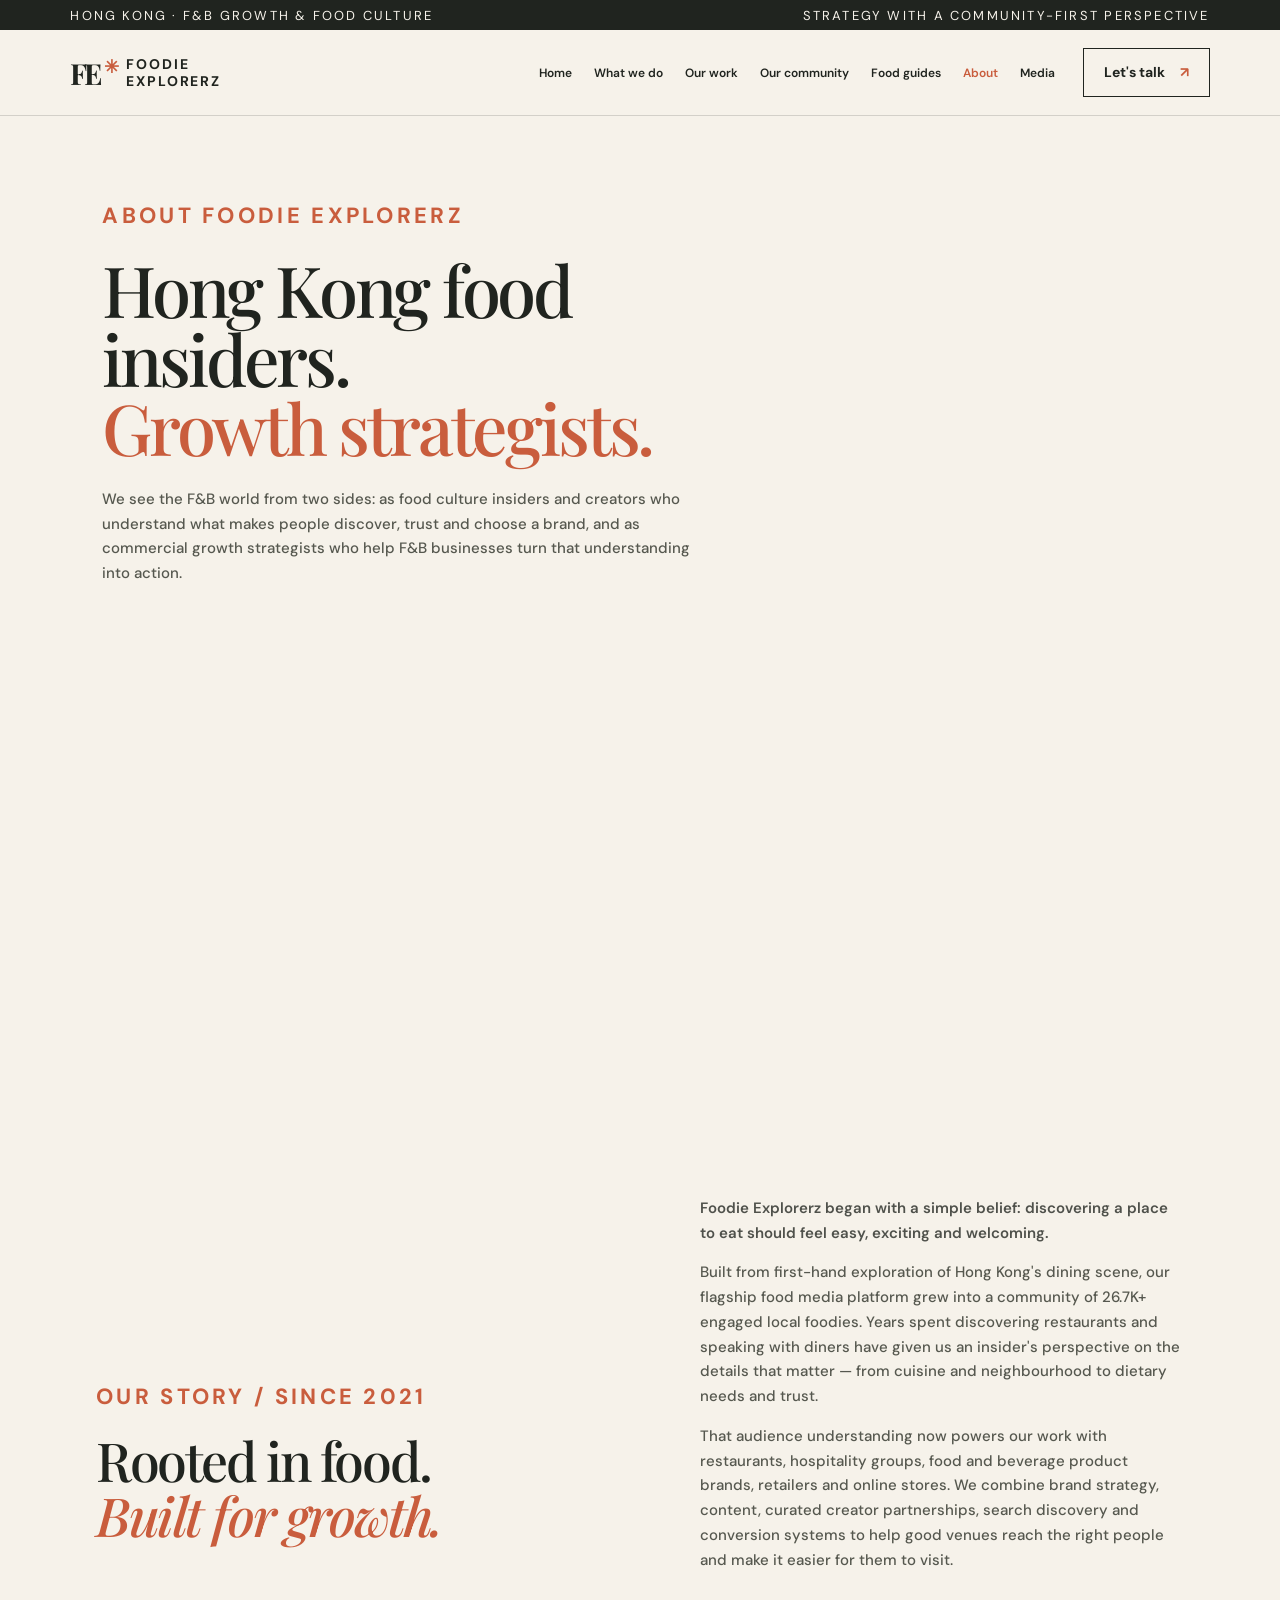
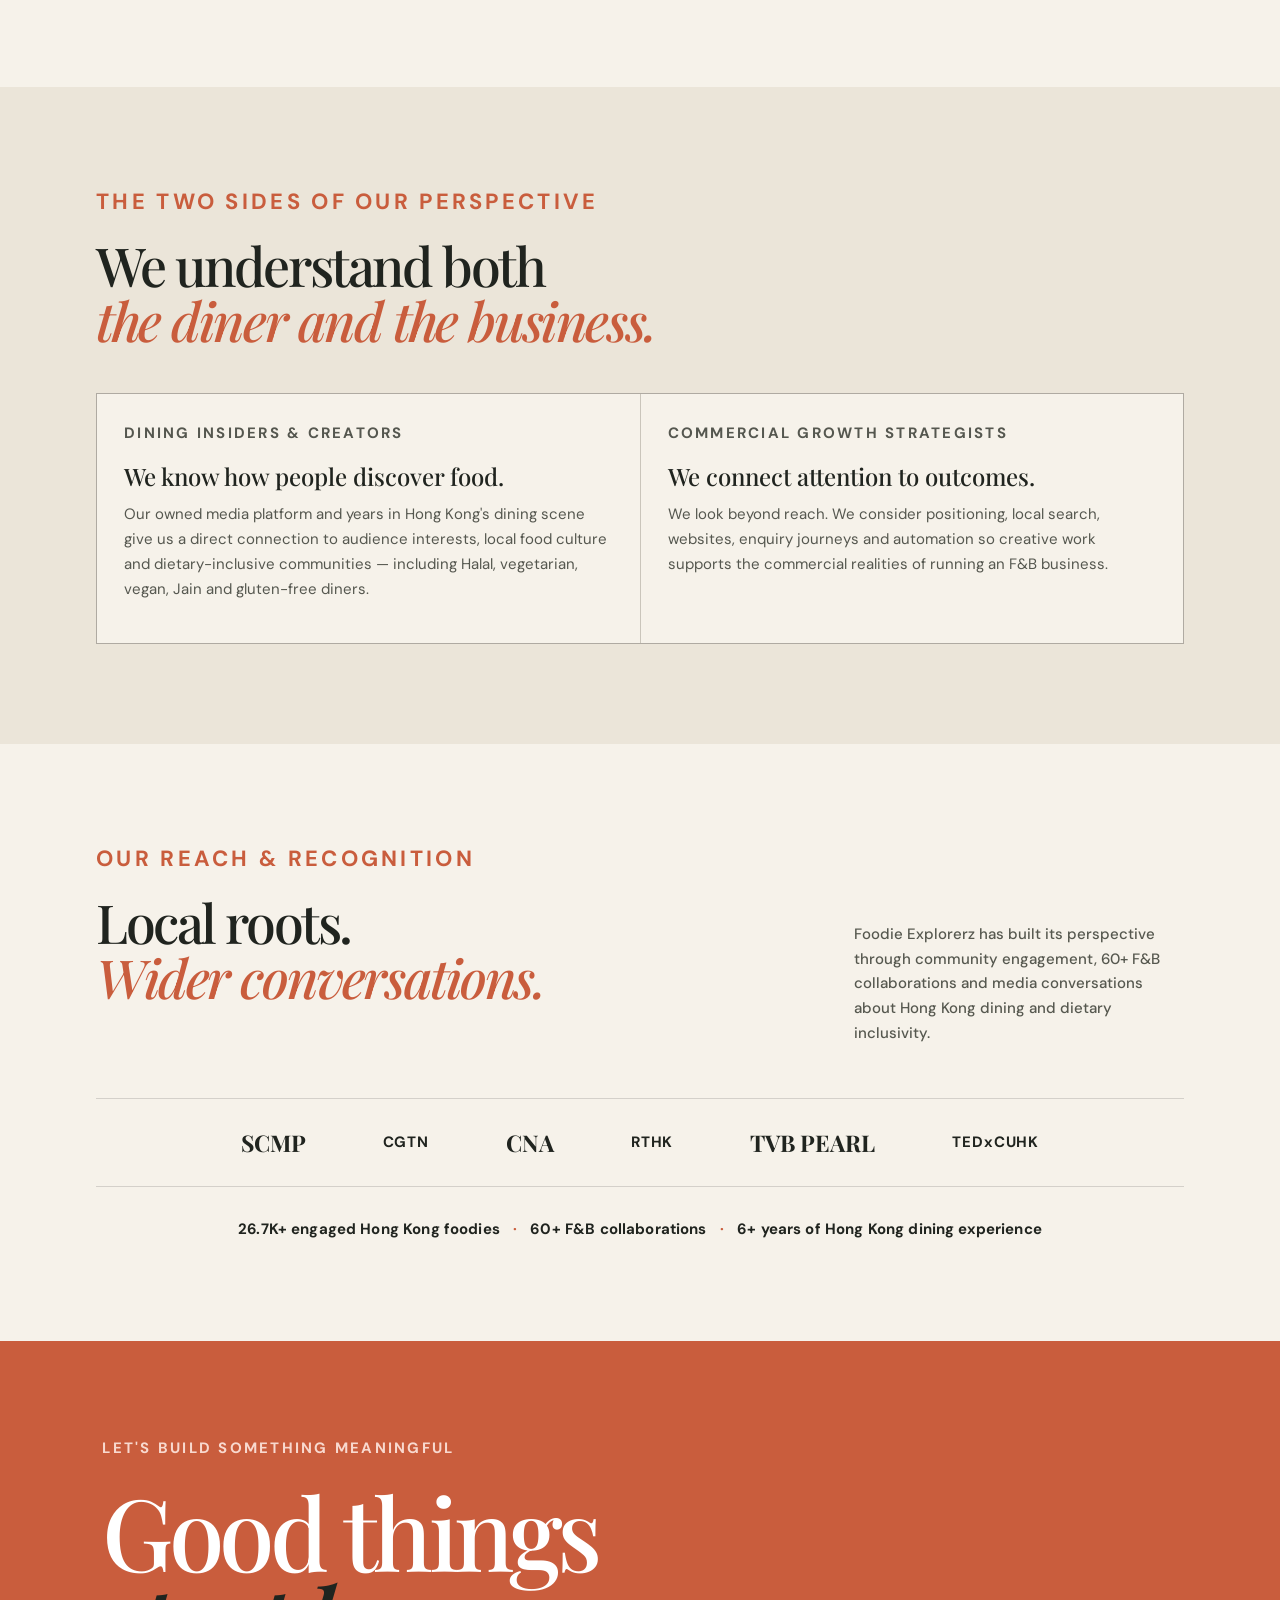
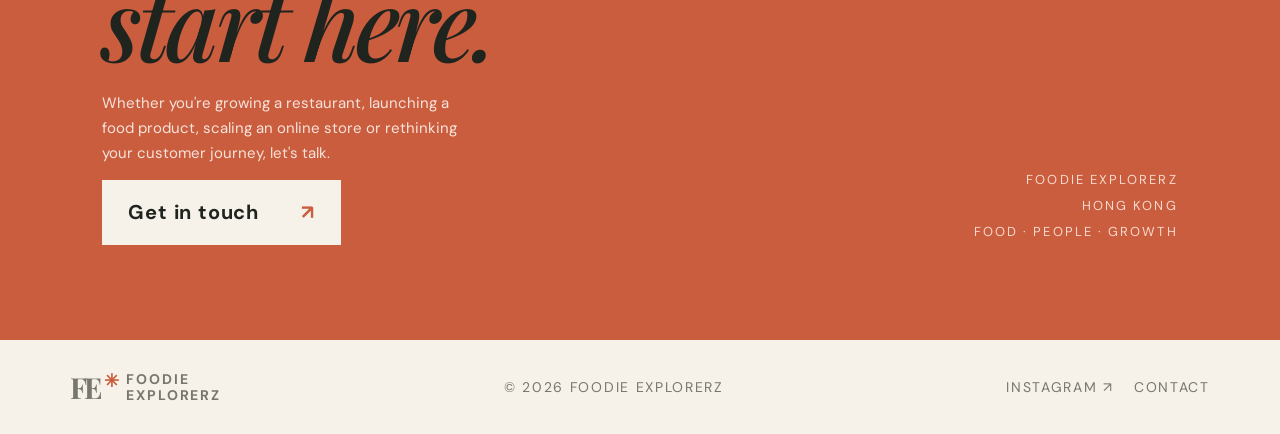
==== commit 947f6530: "Add media navigation and finish F&B site refinements" ====
--- a/about.html
+++ b/about.html
@@ -1 +1 @@
-<!doctype html><html lang="en"><head><meta charset="utf-8"><meta name="viewport" content="width=device-width,initial-scale=1"><meta name="description" content="Hong Kong's F&B growth partner combining food media authority, curated creator campaigns, digital storefronts and smart booking workflows."><meta name="theme-color" content="#f6f2ea"><title>About Foodie Explorerz | Foodie Explorerz</title><link rel="stylesheet" href="styles.css?v=20261122-growth-blueprint"></head><body><div class="topline"><span>Hong Kong · F&B growth & food culture</span><span>Strategy with a community-first perspective</span></div><header class="header"><a class="brand" href="index.html"><span class="brand-symbol">FE<b>✳</b></span><span class="brand-word">FOODIE<br>EXPLORERZ</span></a><button class="menu" aria-label="Toggle navigation" aria-expanded="false">☰</button><nav class="nav"><a class="" href="index.html">Home</a><a class="" href="services.html">What we do</a><a class="" href="work.html">Our work</a><a href="community.html">Our community</a><a href="guides.html">Food guides</a><a class="active" href="about.html">About</a><a class="nav-button " href="contact.html">Let's talk <span>↗</span></a></nav></header><main><section class="page-hero"><p class="kicker">ABOUT FOODIE EXPLORERZ</p><h1 class="display about-title"><span class="about-black">Hong Kong food<br>insiders.</span><br><span class="about-orange">Growth strategists.</span></h1><p class="body-copy">We see the F&B world from two sides: as food culture insiders and creators who understand what makes people discover, trust and choose a brand, and as commercial growth strategists who help F&B businesses turn that understanding into action.</p></section><div class="page-banner" style="background-image:url('https://images.unsplash.com/photo-1556911220-bff31c812dba?auto=format&fit=crop&w=1800&q=85')"></div><section class="section"><div class="split"><div><p class="kicker">OUR STORY / SINCE 2021</p><h2 class="h2">Rooted in food.<br><em>Built for growth.</em></h2></div><div><p class="lead">Foodie Explorerz began with a simple belief: discovering a place to eat should feel easy, exciting and welcoming.</p><p class="body-copy">Built from first-hand exploration of Hong Kong's dining scene, our flagship food media platform grew into a community of 26.7K+ engaged local foodies. Years spent discovering restaurants and speaking with diners have given us an insider's perspective on the details that matter — from cuisine and neighbourhood to dietary needs and trust.</p><p class="body-copy">That audience understanding now powers our work with restaurants, hospitality groups, food and beverage product brands, retailers and online stores. We combine brand strategy, content, curated creator partnerships, search discovery and conversion systems to help good venues reach the right people and make it easier for them to visit.</p></div></div></section><section class="section services-preview"><p class="kicker">THE TWO SIDES OF OUR PERSPECTIVE</p><h2 class="h2">We understand both<br><em>the diner and the business.</em></h2><div class="feature-list" style="margin-top:35px"><article class="feature"><p class="kicker">DINING INSIDERS & CREATORS</p><h3>We know how people discover food.</h3><p>Our owned media platform and years in Hong Kong's dining scene give us a direct connection to audience interests, local food culture and dietary-inclusive communities — including Halal, vegetarian, vegan, Jain and gluten-free diners.</p></article><article class="feature"><p class="kicker">COMMERCIAL GROWTH STRATEGISTS</p><h3>We connect attention to outcomes.</h3><p>We look beyond reach. We consider positioning, local search, websites, enquiry journeys and automation so creative work supports the commercial realities of running an F&B business.</p></article></div></section><section class="section"><div class="section-head"><div><p class="kicker">OUR REACH & RECOGNITION</p><h2 class="h2">Local roots.<br><em>Wider conversations.</em></h2></div><p class="body-copy">Foodie Explorerz has built its perspective through community engagement, 60+ F&B collaborations and media conversations about Hong Kong dining and dietary inclusivity.</p></div><div class="press-logos"><span>SCMP</span><span>CGTN</span><span>CNA</span><span>RTHK</span><span>TVB PEARL</span><span>TEDxCUHK</span></div><p class="about-proofline">26.7K+ engaged Hong Kong foodies <span>·</span> 60+ F&B collaborations <span>·</span> 6+ years of Hong Kong dining experience</p></section><section class="cta"><div><p class="kicker">LET'S BUILD SOMETHING MEANINGFUL</p><h2>Good things<br><em>start here.</em></h2><p>Whether you're growing a restaurant, launching a food product, scaling an online store or rethinking your customer journey, let's talk.</p><a class="btn btn-light" href="contact.html">Get in touch <span class="arrow">↗</span></a></div><div class="cta-aside">FOODIE EXPLORERZ<br>HONG KONG<br>FOOD · PEOPLE · GROWTH</div></section></main><footer class="footer"><a class="brand" href="index.html"><span class="brand-symbol">FE<b>✳</b></span><span class="brand-word">FOODIE<br>EXPLORERZ</span></a><span>© <span data-year></span> FOODIE EXPLORERZ</span><div class="footer-links"><a href="https://www.instagram.com/foodie_explorerz/" target="_blank" rel="noopener">INSTAGRAM ↗</a><a href="contact.html">CONTACT</a></div></footer><script src="script.js"></script></body></html>+<!doctype html><html lang="en"><head><meta charset="utf-8"><meta name="viewport" content="width=device-width,initial-scale=1"><meta name="description" content="Hong Kong's F&B growth partner combining food media authority, curated creator campaigns, digital storefronts and smart booking workflows."><meta name="theme-color" content="#f6f2ea"><title>About Foodie Explorerz | Foodie Explorerz</title><link rel="stylesheet" href="styles.css?v=20261122-expanded-fnb"></head><body><div class="topline"><span>Hong Kong · F&B growth & food culture</span><span>Strategy with a community-first perspective</span></div><header class="header"><a class="brand" href="index.html"><span class="brand-symbol">FE<b>✳</b></span><span class="brand-word">FOODIE<br>EXPLORERZ</span></a><button class="menu" aria-label="Toggle navigation" aria-expanded="false">☰</button><nav class="nav"><a class="" href="index.html">Home</a><a class="" href="services.html">What we do</a><a class="" href="work.html">Our work</a><a href="community.html">Our community</a><a href="guides.html">Food guides</a><a class="active" href="about.html">About</a><a href="media.html">Media</a><a class="nav-button " href="contact.html">Let's talk <span>↗</span></a></nav></header><main><section class="page-hero"><p class="kicker">ABOUT FOODIE EXPLORERZ</p><h1 class="display about-title"><span class="about-black">Hong Kong food<br>insiders.</span><br><span class="about-orange">Growth strategists.</span></h1><p class="body-copy">We see the F&B world from two sides: as food culture insiders and creators who understand what makes people discover, trust and choose a brand, and as commercial growth strategists who help F&B businesses turn that understanding into action.</p></section><div class="page-banner" style="background-image:url('https://images.unsplash.com/photo-1556911220-bff31c812dba?auto=format&fit=crop&w=1800&q=85')"></div><section class="section"><div class="split"><div><p class="kicker">OUR STORY / SINCE 2021</p><h2 class="h2">Rooted in food.<br><em>Built for growth.</em></h2></div><div><p class="lead">Foodie Explorerz began with a simple belief: discovering a place to eat should feel easy, exciting and welcoming.</p><p class="body-copy">Built from first-hand exploration of Hong Kong's dining scene, our flagship food media platform grew into a community of 26.7K+ engaged local foodies. Years spent discovering restaurants and speaking with diners have given us an insider's perspective on the details that matter — from cuisine and neighbourhood to dietary needs and trust.</p><p class="body-copy">That audience understanding now powers our work with restaurants, hospitality groups, food and beverage product brands, retailers and online stores. We combine brand strategy, content, curated creator partnerships, search discovery and conversion systems to help good venues reach the right people and make it easier for them to visit.</p></div></div></section><section class="section services-preview"><p class="kicker">THE TWO SIDES OF OUR PERSPECTIVE</p><h2 class="h2">We understand both<br><em>the diner and the business.</em></h2><div class="feature-list" style="margin-top:35px"><article class="feature"><p class="kicker">DINING INSIDERS & CREATORS</p><h3>We know how people discover food.</h3><p>Our owned media platform and years in Hong Kong's dining scene give us a direct connection to audience interests, local food culture and dietary-inclusive communities — including Halal, vegetarian, vegan, Jain and gluten-free diners.</p></article><article class="feature"><p class="kicker">COMMERCIAL GROWTH STRATEGISTS</p><h3>We connect attention to outcomes.</h3><p>We look beyond reach. We consider positioning, local search, websites, enquiry journeys and automation so creative work supports the commercial realities of running an F&B business.</p></article></div></section><section class="section"><div class="section-head"><div><p class="kicker">OUR REACH & RECOGNITION</p><h2 class="h2">Local roots.<br><em>Wider conversations.</em></h2></div><p class="body-copy">Foodie Explorerz has built its perspective through community engagement, 60+ F&B collaborations and media conversations about Hong Kong dining and dietary inclusivity.</p></div><div class="press-logos"><span>SCMP</span><span>CGTN</span><span>CNA</span><span>RTHK</span><span>TVB PEARL</span><span>TEDxCUHK</span></div><p class="about-proofline">26.7K+ engaged Hong Kong foodies <span>·</span> 60+ F&B collaborations <span>·</span> 6+ years of Hong Kong dining experience</p></section><section class="cta"><div><p class="kicker">LET'S BUILD SOMETHING MEANINGFUL</p><h2>Good things<br><em>start here.</em></h2><p>Whether you're growing a restaurant, launching a food product, scaling an online store or rethinking your customer journey, let's talk.</p><a class="btn btn-light" href="contact.html">Get in touch <span class="arrow">↗</span></a></div><div class="cta-aside">FOODIE EXPLORERZ<br>HONG KONG<br>FOOD · PEOPLE · GROWTH</div></section></main><footer class="footer"><a class="brand" href="index.html"><span class="brand-symbol">FE<b>✳</b></span><span class="brand-word">FOODIE<br>EXPLORERZ</span></a><span>© <span data-year></span> FOODIE EXPLORERZ</span><div class="footer-links"><a href="https://www.instagram.com/foodie_explorerz/" target="_blank" rel="noopener">INSTAGRAM ↗</a><a href="contact.html">CONTACT</a></div></footer><script src="script.js"></script></body></html>
--- a/styles.css
+++ b/styles.css
@@ -453,3 +453,6 @@
 .tag-list{margin:22px 0 28px}
 @media(max-width:900px){.pillars{grid-template-columns:1fr 1fr}.contact-layout{grid-template-columns:1fr;gap:40px}}
 @media(max-width:650px){.pillars,.package-grid{grid-template-columns:1fr}.pillar-heading{grid-template-columns:45px 1fr;gap:12px}.pillar-number{font-size:36px}.pillar-heading .h2{font-size:34px}.package-card{padding:24px;min-height:0}.inquiry-form{padding:20px}.contact-email{font-size:21px}}
+
+/* Expanded F&B scope, clearer supporting typography and dedicated portfolio layouts */
+.lead{font-family:var(--sans);font-size:18px;font-weight:600;line-height:1.7;color:#4f514b;letter-spacing:0}.body-copy{color:#56584f;font-weight:500}.feature p,.card p,.package-card p{color:#55574f}.package-card.featured-package{background:#ebe5d9;color:var(--ink);border-color:var(--line)}.package-card.featured-package p{color:#55574f}.package-card.featured-package .package-index{color:var(--accent)}.about-title .about-black{color:var(--ink)}.about-title .about-orange{color:var(--accent)}.about-proofline{text-align:center;font-size:17px;font-weight:700;color:var(--ink);white-space:nowrap;margin:30px auto 0;letter-spacing:.01em}.about-proofline span{color:var(--accent);padding:0 9px}.guide-bridge{max-width:900px;margin:0 auto 26px;font-size:17px;line-height:1.75;color:#55574f;font-weight:600}.case-grid{display:grid;grid-template-columns:repeat(3,minmax(0,1fr));gap:20px;margin-top:28px}.case-card{background:#f9f6f0;border:1px solid var(--line);display:flex;flex-direction:column}.case-cover{display:block;height:250px;background:#e6e0d5;overflow:hidden}.case-cover img{width:100%;height:100%;object-fit:cover}.case-body{padding:23px;display:flex;flex-direction:column;flex:1}.case-body h3,.giveaway-body h3{font:500 25px/1.2 var(--serif);margin:8px 0 12px}.case-views{font:600 28px var(--sans);letter-spacing:-.04em;margin:4px 0 14px}.case-views small{font-size:12px;font-weight:500;color:var(--muted);letter-spacing:0}.case-stats{display:grid;grid-template-columns:1fr 1fr;gap:9px;margin:0 0 14px}.case-stats span{background:var(--cream);padding:10px;font-size:12px;color:#55574f}.case-stats b{display:block;color:var(--ink);font-size:17px}.case-body>p:not(.kicker){font-size:14px;color:#55574f;line-height:1.65}.case-link{display:inline-block;margin-top:auto;padding-top:14px;font-size:13px;font-weight:700;color:var(--ink)}.giveaway-case{display:grid;grid-template-columns:1.2fr .8fr;margin-top:26px;background:#f9f6f0;border:1px solid var(--line)}.giveaway-gallery{display:grid;grid-template-columns:1fr 1fr;gap:8px;padding:12px;background:#e9e3d8}.giveaway-gallery img{width:100%;height:230px;object-fit:cover;background:#fff}.giveaway-body{padding:32px;align-self:center}.giveaway-body p:not(.kicker){font-size:15px;line-height:1.7;color:#55574f}.case-disclaimer{font-size:12px;color:var(--muted);margin-top:20px}.media-page-grid{display:grid;grid-template-columns:repeat(3,minmax(0,1fr));gap:18px}.media-card{background:#f9f6f0;border:1px solid var(--line);display:flex;flex-direction:column}.media-card>a:first-child,.media-card-image{display:block;height:210px;background:#e9e3d8;overflow:hidden}.media-card img{width:100%;height:100%;object-fit:cover}.media-card>div:last-child{padding:20px;display:flex;flex-direction:column;align-items:flex-start;flex:1}.media-card>div:last-child h3{font:500 22px/1.2 var(--serif);margin:6px 0 9px}.media-card>div:last-child p:not(.kicker){font-size:14px;line-height:1.65;color:#55574f}.media-card>div:last-child>a,.media-unlinked{margin-top:auto;padding-top:10px;font-size:13px;font-weight:700}.media-unlinked{color:var(--muted);font-weight:500}.media-archive{margin-top:28px;padding:24px;background:#ebe5d9}.media-archive p:last-child{font-size:14px;line-height:1.7;color:#55574f;margin:0}.pillar-block:first-of-type .feature-list{grid-template-columns:repeat(2,minmax(0,1fr))}@media(max-width:900px){.case-grid,.media-page-grid{grid-template-columns:repeat(2,minmax(0,1fr))}.about-proofline{white-space:normal;line-height:1.8}}@media(max-width:650px){.case-grid,.media-page-grid{grid-template-columns:1fr}.case-cover{height:230px}.giveaway-case{grid-template-columns:1fr}.giveaway-gallery img{height:170px}.giveaway-body{padding:24px}.media-card>a:first-child,.media-card-image{height:220px}.guide-bridge{font-size:15px}.about-proofline{font-size:15px}.about-title{font-size:clamp(40px,10vw,60px)}}
